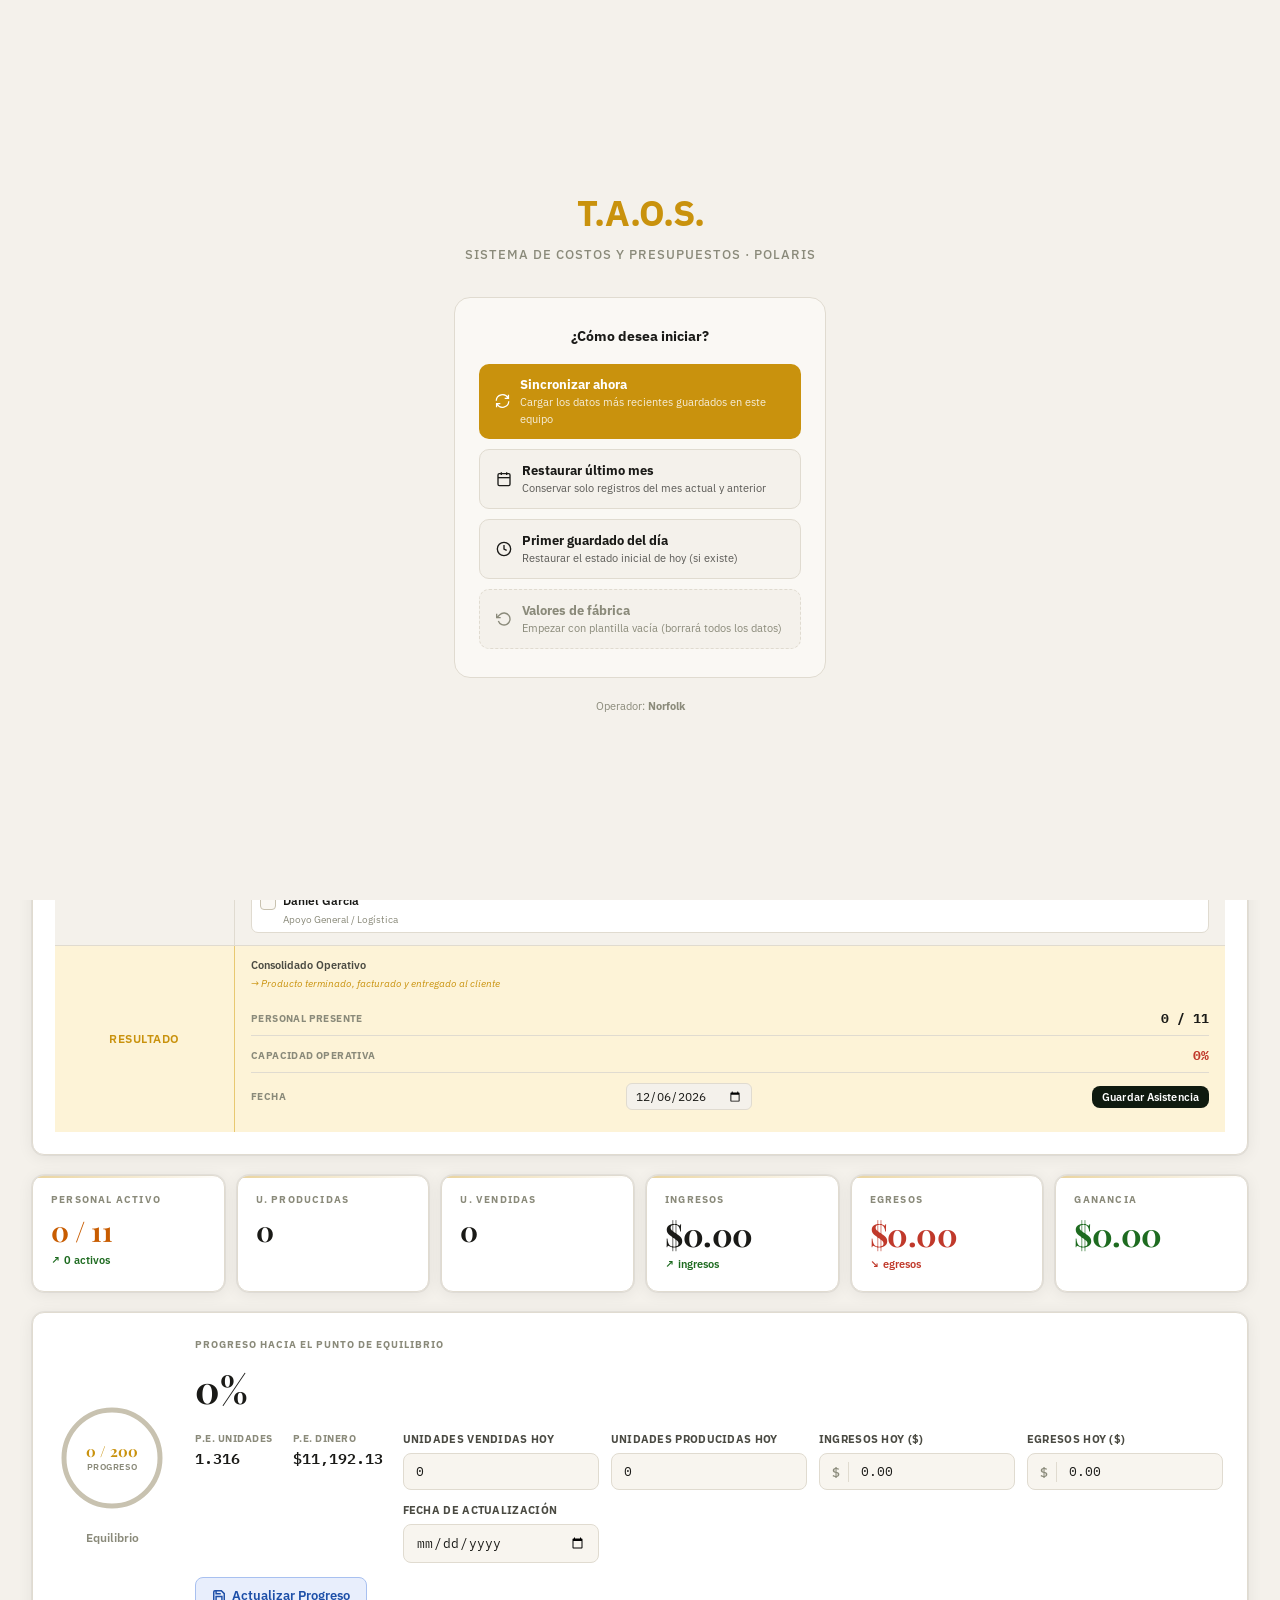
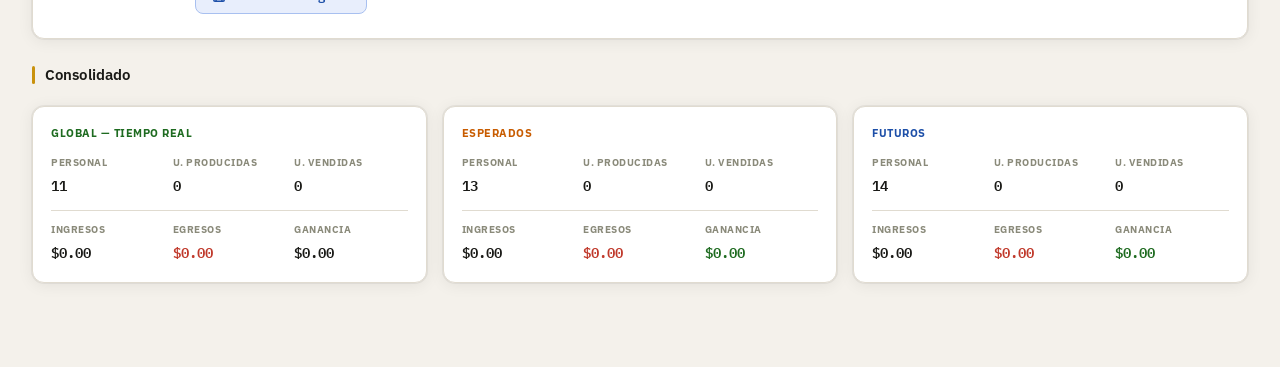
==== index.html @ a55e9288 "Version para Vercel pruebas de la app TAOS" ====
<!DOCTYPE html>
<html lang="es">
<head>
  <meta charset="UTF-8">
  <meta name="viewport" content="width=device-width, initial-scale=1.0">
  <title>TAOS · Sistema de Costos y Presupuestos</title>
  <link rel="stylesheet" href="taos.css">
</head>
<body>
<div class="app-wrapper">

  <nav class="top-nav">
    <div class="top-nav-brand">
      <span class="top-nav-logo">T.A.O.S.</span>
      <div class="nav-divider"></div>
      <span class="top-nav-title">Sistema de Costos y Presupuestos</span>
    </div>
    <div style="display:flex;gap:6px;margin-left:auto;align-items:center">
      <div style="position:relative">
        <button class="nav-action-btn" onclick="togglePanelActualizar()" title="Actualizar todo el sistema">
          <svg width="14" height="14" fill="none" stroke="currentColor" stroke-width="2" viewBox="0 0 24 24"><path d="M21.5 2v6h-6M2.5 22v-6h6M2 11.5a10 10 0 0 1 18.8-4.3M22 12.5a10 10 0 0 1-18.8 4.2"/></svg>
          Actualizar Sistema
        </button>
        <div id="panel_actualizar" class="guardar-panel" style="display:none">
          <button class="guardar-panel-btn" onclick="cerrarTodosPaneles(); sincronizarDesdeRegistro(); syncAllCalculators(); calcProyecciones(); actualizarResumenEjecutivo(); renderNomina(); renderInventario(); renderInventarioGeneral(); renderRegistroDiario(); guardarSnapshot('sync'); toast('Sistema actualizado ✓')">🔄 Sincronizar ahora</button>
          <div id="historial_opts"></div>
        </div>
      </div>
      <div style="position:relative">
        <button class="nav-action-btn" onclick="togglePanelGuardar()" title="Guardar o respaldar datos">
          <svg width="14" height="14" fill="none" stroke="currentColor" stroke-width="2" viewBox="0 0 24 24"><path d="M19 21H5a2 2 0 01-2-2V5a2 2 0 012-2h11l5 5v11a2 2 0 01-2 2z"/><polyline points="17 21 17 13 7 13 7 21"/><polyline points="7 3 7 8 15 8"/></svg>
          Guardar Sistema
        </button>
        <div id="panel_guardar" class="guardar-panel" style="display:none">
          <button class="guardar-panel-btn" onclick="guardarSistemaLocal()">💾 Guardar Localmente</button>
          <button class="guardar-panel-btn" onclick="guardarCierreCaja()">🔒 Cierre de Caja</button>
          <button class="guardar-panel-btn" onclick="guardarRespaldo()">📁 Guardar Respaldo</button>
          <button class="guardar-panel-btn" onclick="document.getElementById('file_restaurar').click()">📂 Restaurar Respaldo</button>
          <input type="file" id="file_restaurar" accept=".json" style="display:none" onchange="restaurarRespaldo(this)">
        </div>
      </div>
      <div style="position:relative">
        <button class="nav-action-btn nav-action-btn--danger" onclick="togglePanelReset()" title="Resetear datos">
          <svg width="14" height="14" fill="none" stroke="currentColor" stroke-width="2" viewBox="0 0 24 24"><polyline points="1 4 1 10 7 10"/><path d="M3.51 15a9 9 0 1 0 2.13-9.36L1 10"/></svg>
          Reset
        </button>
        <div id="panel_reset" class="guardar-panel" style="display:none">
          <button class="guardar-panel-btn" onclick="restaurarPrimerGuardado()">🕐 Primer Guardado del Día</button>
          <button class="guardar-panel-btn" onclick="restaurarValoresFabrica()">🏭 Valores de Fábrica</button>
          <button class="guardar-panel-btn" onclick="restaurarValoresPredeterminados()">🔧 Valores Predeterminados</button>
          <button class="guardar-panel-btn" onclick="restaurarUltimoMes()">📅 Restaurar Último Mes</button>
        </div>
      </div>
      <div style="position:relative">
        <button class="nav-action-btn" onclick="togglePanelBuzon()" title="Solicitudes pendientes" id="buzon_btn">
          <svg width="14" height="14" fill="none" stroke="currentColor" stroke-width="2" viewBox="0 0 24 24"><path d="M22 2L11 13"/><path d="M22 2l-7 20-4-9-9-4 20-7z"/></svg>
          <span id="buzon_badge" style="display:none;background:var(--red);color:#fff;font-size:10px;font-weight:700;border-radius:50%;width:16px;height:16px;line-height:16px;text-align:center;position:absolute;top:-4px;right:-4px">0</span>
        </button>
        <div id="panel_buzon" class="guardar-panel" style="display:none;min-width:240px">
          <div style="padding:10px 14px;border-bottom:1px solid var(--border);font-size:11px;font-weight:700;color:var(--text3);text-transform:uppercase;letter-spacing:.5px">📬 Solicitudes de Acceso</div>
          <div id="buzon_lista" style="padding:8px 14px"></div>
        </div>
      </div>
      <div style="position:relative">
        <button class="nav-action-btn" onclick="togglePanelProfile()" title="Operador" id="profile_btn">
          <svg width="14" height="14" fill="none" stroke="currentColor" stroke-width="2" viewBox="0 0 24 24"><path d="M20 21v-2a4 4 0 0 0-4-4H8a4 4 0 0 0-4 4v2"/><circle cx="12" cy="7" r="4"/></svg>
          <span id="profile_btn_name" style="font-weight:600;margin-left:4px">Operador</span>
        </button>
        <div id="panel_profile" class="guardar-panel" style="display:none;min-width:220px">
          <div style="padding:10px 14px;border-bottom:1px solid var(--border)">
            <div style="font-size:11px;color:var(--text3);margin-bottom:4px">Operador actual</div>
            <div style="display:flex;align-items:center;gap:6px">
              <input type="text" id="profile_name_input" value="Operador" style="flex:1;padding:6px 8px;border:1px solid var(--border);border-radius:6px;background:var(--bg);color:var(--text);font-size:13px;font-weight:600" maxlength="30" onchange="guardarNombreOperador(this.value)">
              <span id="profile_lock_icon" style="cursor:pointer;font-size:16px;opacity:.6" onclick="toggleBloqueoOperador()" title="Bloqueado — haz clic para desbloquear">🔒</span>
            </div>
          </div>
          <button class="guardar-panel-btn" onclick="guardarYCerrarSesion()" style="color:var(--orange-text)">🚪 Cerrar sesión y guardar</button>
          <button class="guardar-panel-btn" onclick="registrarOperadorNuevo()" style="color:var(--green-text);border-top:1px solid var(--border)">➕ Registrar operador nuevo</button>
          <div id="otros_operadores_wrap" style="padding:8px 14px;border-top:1px solid var(--border)">
            <div id="otros_operadores_list"></div>
          </div>
        </div>
      </div>
    </div>
  </nav>

  <div class="main-tabs">
    <button class="main-tab active" data-tab="resumen">
      <svg width="15" height="15" fill="none" stroke="currentColor" stroke-width="2" viewBox="0 0 24 24"><rect x="3" y="3" width="7" height="7"/><rect x="14" y="3" width="7" height="7"/><rect x="3" y="14" width="7" height="7"/><rect x="14" y="14" width="7" height="7"/></svg>
      <span>Resumen Ejecutivo</span>
    </button>
    <button class="main-tab" data-tab="calculadoras">
      <svg width="15" height="15" fill="none" stroke="currentColor" stroke-width="2" viewBox="0 0 24 24"><rect x="4" y="4" width="16" height="16" rx="2"/><path d="M8 8h8M8 12h8M8 16h4"/></svg>
      <span>Calculadoras</span>
    </button>
    <button class="main-tab" data-tab="registro">
      <svg width="15" height="15" fill="none" stroke="currentColor" stroke-width="2" viewBox="0 0 24 24"><rect x="3" y="4" width="18" height="18" rx="2"/><line x1="16" y1="2" x2="16" y2="6"/><line x1="8" y1="2" x2="8" y2="6"/><line x1="3" y1="10" x2="21" y2="10"/></svg>
      <span>Registro Diario</span>
    </button>
    <button class="main-tab" data-tab="control">
      <svg width="15" height="15" fill="none" stroke="currentColor" stroke-width="2" viewBox="0 0 24 24"><circle cx="9" cy="7" r="3"/><path d="M3 20c0-3 2.7-5 6-5s6 2 6 5"/><circle cx="17" cy="9" r="2"/><path d="M21 20c0-2-1.8-3.5-4-3.5"/></svg>
      <span>Control Financiero</span>
    </button>
    <button class="main-tab" data-tab="proyecciones">
      <svg width="15" height="15" fill="none" stroke="currentColor" stroke-width="2" viewBox="0 0 24 24"><polyline points="22 7 13.5 15.5 8.5 10.5 2 17"/><polyline points="16 7 22 7 22 13"/></svg>
      <span>Proyecciones</span>
    </button>
  </div>

  <!-- ══ TAB 1 — RESUMEN EJECUTIVO ══ -->
  <div class="tab-content active" id="tab_resumen">

    <div class="card" style="margin-bottom:20px">
      <div class="section-title">Proceso Productivo — Mapa de Flujo</div>

      <div id="mapa_flujo_body">
      <!-- LAYOUT: UN BLOQUE POR FILA (uno debajo del otro) -->
      <div class="proceso-flow-h">

        <!-- COMERCIAL -->
        <div class="proceso-col-h" data-area="comercial">
          <div class="proceso-step active" data-step="comercial" onclick="activarPaso('comercial')">COMERCIAL</div>
          <div class="proceso-sub-h">
            <div class="proceso-area-label">Área Mostrador / Área Facturación - Entrega</div>
            <div class="proceso-result-tag">→ Atención al cliente, Ventas, Facturas, Documentación</div>
            <div class="proceso-personal">
              <div class="personal-check" data-pid="1">
                <label class="check-toggle"><input type="checkbox" id="pcheck_1" onchange="togglePresencia(1,this.checked)"><span class="check-mark"></span><span class="personal-name">María García</span></label>
                <span class="personal-role">Área Mostrador</span>
              </div>
              <div class="personal-check" data-pid="2">
                <label class="check-toggle"><input type="checkbox" id="pcheck_2" onchange="togglePresencia(2,this.checked)"><span class="check-mark"></span><span class="personal-name">Carlos López</span></label>
                <span class="personal-role">Área Facturación - Entrega</span>
              </div>
            </div>
          </div>
        </div>

        <!-- ADMINISTRACIÓN -->
        <div class="proceso-col-h" data-area="admin">
          <div class="proceso-step" data-step="administracion" onclick="activarPaso('administracion')">ADMINISTRACIÓN</div>
          <div class="proceso-sub-h">
            <div class="proceso-area-label">Área Dirección / Área Coordinación-Control / Área Marketing</div>
            <div class="proceso-result-tag">→ Toma de decisiones, Gestión, Reportes, Auditoría, Publicidad</div>
            <div class="proceso-personal">
              <div class="personal-check" data-pid="4">
                <label class="check-toggle"><input type="checkbox" id="pcheck_4" onchange="togglePresencia(4,this.checked)"><span class="check-mark"></span><span class="personal-name">Pedro Vargas</span></label>
                <span class="personal-role">Área Dirección</span>
              </div>
              <div class="personal-check" data-pid="11">
                <label class="check-toggle"><input type="checkbox" id="pcheck_11" onchange="togglePresencia(11,this.checked)"><span class="check-mark"></span><span class="personal-name">Martin Arias</span></label>
                <span class="personal-role">Área Marketing</span>
              </div>
              <div class="personal-check" data-pid="3">
                <label class="check-toggle"><input type="checkbox" id="pcheck_3" onchange="togglePresencia(3,this.checked)"><span class="check-mark"></span><span class="personal-name">Ana Torres</span></label>
                <span class="personal-role">Área Coordinación Control</span>
              </div>
            </div>
          </div>
        </div>

        <!-- OPERACIONES -->
        <div class="proceso-col-h" data-area="operaciones">
          <div class="proceso-step" data-step="operaciones" onclick="activarPaso('operaciones')">OPERACIONES</div>
          <div class="proceso-sub-h">
            <div class="proceso-area-label">Área Lavado / Área Maduración / Área Modelado / Área Empaquetado-Etiquetado / Área Depósito</div>
            <div class="proceso-result-tag">→ Adecuación ingredientes, Maduración, Moldes, Empaque, Almacenamiento</div>
            <div class="proceso-personal">
              <div class="personal-check" data-pid="5">
                <label class="check-toggle"><input type="checkbox" id="pcheck_5" onchange="togglePresencia(5,this.checked)"><span class="check-mark"></span><span class="personal-name">Lucía Méndez</span></label>
                <span class="personal-role">Área Lavado / Pasteurización</span>
              </div>
              <div class="personal-check" data-pid="6">
                <label class="check-toggle"><input type="checkbox" id="pcheck_6" onchange="togglePresencia(6,this.checked)"><span class="check-mark"></span><span class="personal-name">Diego Ríos</span></label>
                <span class="personal-role">Área Maduración</span>
              </div>
              <div class="personal-check" data-pid="7">
                <label class="check-toggle"><input type="checkbox" id="pcheck_7" onchange="togglePresencia(7,this.checked)"><span class="check-mark"></span><span class="personal-name">Sofía Castro</span></label>
                <span class="personal-role">Área Modelado</span>
              </div>
              <div class="personal-check" data-pid="8">
                <label class="check-toggle"><input type="checkbox" id="pcheck_8" onchange="togglePresencia(8,this.checked)"><span class="check-mark"></span><span class="personal-name">Andrés Paz</span></label>
                <span class="personal-role">Área Empaquetado-Etiquetado</span>
              </div>
              <div class="personal-check" data-pid="9">
                <label class="check-toggle"><input type="checkbox" id="pcheck_9" onchange="togglePresencia(9,this.checked)"><span class="check-mark"></span><span class="personal-name">Kerly Vivanco</span></label>
                <span class="personal-role">Área Depósito</span>
              </div>
              <div class="personal-check" data-pid="10">
                <label class="check-toggle"><input type="checkbox" id="pcheck_10" onchange="togglePresencia(10,this.checked)"><span class="check-mark"></span><span class="personal-name">Daniel Garcia</span></label>
                <span class="personal-role">Apoyo General / Logística</span>
              </div>
            </div>
          </div>
        </div>

        <!-- RESULTADO -->
        <div class="proceso-col-h resultado-col">
          <div class="proceso-step result" data-step="resultado" onclick="activarPaso('resultado')">RESULTADO</div>
          <div class="proceso-sub-h">
            <div class="proceso-area-label">Consolidado Operativo</div>
            <div class="proceso-result-tag">→ Producto terminado, facturado y entregado al cliente</div>
            <div class="proceso-personal resultado-panel">
              <div class="resultado-stat">
                <span class="resultado-label">Personal presente</span>
                <span class="resultado-val" id="res_personal_presente">0 / 11</span>
              </div>
              <div class="resultado-stat">
                <span class="resultado-label">Capacidad operativa</span>
                <span class="resultado-val" id="res_cap_operativa">—</span>
              </div>
              <div class="resultado-stat" style="flex-direction:row;gap:8px;align-items:center;flex-wrap:wrap">
                <span class="resultado-label">Fecha</span>
                <input type="date" id="res_fecha" style="font-size:12px;padding:4px 8px;border:1px solid var(--border);border-radius:6px;background:var(--bg);color:var(--text)" onchange="sincronizarFechaResultado(this.value)">
                <button class="btn-primary" style="padding:4px 10px;font-size:11px" onclick="guardarAsistencia()">Guardar Asistencia</button>
              </div>
            </div>
          </div>
        </div>

      </div><!-- /proceso-flow-h -->
      </div><!-- /mapa_flujo_body -->
    </div>

    <div class="stat-grid" style="margin-bottom:20px">
      <div class="stat-card"><div class="stat-label">Personal Activo</div><div class="stat-value" id="re_personal">—</div><div class="stat-badge">↗ activo</div></div>
      <div class="stat-card"><div class="stat-label">U. Producidas</div><div class="stat-value" id="re_u_prod">—</div></div>
      <div class="stat-card"><div class="stat-label">U. Vendidas</div><div class="stat-value" id="re_u_vend">—</div></div>
      <div class="stat-card"><div class="stat-label">Ingresos</div><div class="stat-value big" id="re_ingresos">—</div><div class="stat-badge">↗ ingresos</div></div>
      <div class="stat-card"><div class="stat-label">Egresos</div><div class="stat-value big" id="re_egresos" style="color:var(--red)">—</div><div class="stat-badge down">↘ egresos</div></div>
      <div class="stat-card"><div class="stat-label">Ganancia</div><div class="stat-value big" id="re_ganancia" style="color:var(--green-text)">—</div></div>
    </div>

    <!-- Contador Punto de Equilibrio -->
    <div class="equilibrio-card">
      <div class="eq-circle-wrap">
        <div class="eq-circle">
          <svg width="110" height="110" style="position:absolute;transform:rotate(-90deg)">
            <circle cx="55" cy="55" r="48" fill="none" stroke="var(--border2)" stroke-width="5"/>
            <circle id="eq_circle_fill" cx="55" cy="55" r="48" fill="none"
              stroke="var(--brand)" stroke-width="5"
              stroke-dasharray="301.59" stroke-dashoffset="301.59"
              style="transition:stroke-dashoffset .8s ease"/>
          </svg>
          <span class="eq-pct" id="eq_circle_num" style="position:relative;z-index:1">—</span>
          <span class="eq-label" style="position:relative;z-index:1">progreso</span>
        </div>
        <div style="font-size:12px;font-weight:600;color:var(--text3);text-align:center;margin-top:6px">Equilibrio</div>
      </div>
      <div class="eq-info">
        <h4>Progreso hacia el Punto de Equilibrio</h4>
        <div class="eq-big" id="eq_pct">—</div>
        <div class="eq-meta">
          <div class="eq-meta-item">
            <label>P.E. Unidades</label>
            <span id="eq_pe_unidades">—</span>
          </div>
          <div class="eq-meta-item">
            <label>P.E. Dinero</label>
            <span id="eq_pe_dinero">—</span>
          </div>
          <div class="eq-fields-grid">
            <div class="field-group">
              <div class="field-label">Unidades Vendidas Hoy</div>
              <div class="field-input-wrap">
                <input class="field-input" id="actual_u_vendidas" type="number" value="170" min="0" step="1">
              </div>
            </div>
            <div class="field-group">
              <div class="field-label">Unidades Producidas Hoy</div>
              <div class="field-input-wrap">
                <input class="field-input" id="eq_uprod" type="number" min="0" step="1" placeholder="0">
              </div>
            </div>
            <div class="field-group">
              <div class="field-label">Ingresos Hoy ($)</div>
              <div class="field-input-wrap"><span class="field-prefix">$</span>
                <input class="field-input" id="eq_ingresos" type="number" min="0" step="0.01" placeholder="0.00">
              </div>
            </div>
            <div class="field-group">
              <div class="field-label">Egresos Hoy ($)</div>
              <div class="field-input-wrap"><span class="field-prefix">$</span>
                <input class="field-input" id="eq_egresos" type="number" min="0" step="0.01" placeholder="0.00">
              </div>
            </div>
            <div class="field-group">
              <div class="field-label">Fecha de Actualización</div>
              <div class="field-input-wrap">
                <input class="field-input" id="eq_fecha" type="date">
              </div>
            </div>
          </div>
        </div>
        <div style="margin-top:14px">
          <button class="btn-save" id="btn_guardar_progreso" onclick="guardarConsolidado()">
            <svg width="14" height="14" fill="none" stroke="currentColor" stroke-width="2.5" viewBox="0 0 24 24">
              <path d="M19 21H5a2 2 0 01-2-2V5a2 2 0 012-2h11l5 5v11a2 2 0 01-2 2z"/>
              <polyline points="17 21 17 13 7 13 7 21"/><polyline points="7 3 7 8 15 8"/>
            </svg>
            Actualizar Progreso
          </button>
        </div>
      </div>
    </div>

    <div class="section-title">Consolidado</div>
    <div class="consolidado-grid">
      <div class="cons-card">
        <div class="cons-header"><span class="cons-tag green">Global — Tiempo Real</span></div>
        <div class="cons-row">
          <div class="cons-item"><label>Personal</label><span id="cons_g_personal">—</span></div>
          <div class="cons-item"><label>U. Producidas</label><span id="cons_g_uprod">—</span></div>
          <div class="cons-item"><label>U. Vendidas</label><span id="cons_g_uvend">—</span></div>
        </div>
        <hr class="cons-divider">
        <div class="cons-row">
          <div class="cons-item"><label>Ingresos</label><span id="cons_g_ing">—</span></div>
          <div class="cons-item"><label>Egresos</label><span id="cons_g_eg" class="red">—</span></div>
          <div class="cons-item"><label>Ganancia</label><span id="cons_g_gan">—</span></div>
        </div>
      </div>
      <div class="cons-card">
        <div class="cons-header"><span class="cons-tag orange">Esperados</span></div>
        <div class="cons-row">
          <div class="cons-item"><label>Personal</label><span id="cons_e_personal">—</span></div>
          <div class="cons-item"><label>U. Producidas</label><span id="cons_e_uprod">—</span></div>
          <div class="cons-item"><label>U. Vendidas</label><span id="cons_e_uvend">—</span></div>
        </div>
        <hr class="cons-divider">
        <div class="cons-row">
          <div class="cons-item"><label>Ingresos</label><span id="cons_e_ing">—</span></div>
          <div class="cons-item"><label>Egresos</label><span id="cons_e_eg" class="red">—</span></div>
          <div class="cons-item"><label>Ganancia</label><span id="cons_e_gan" class="green">—</span></div>
        </div>
      </div>
      <div class="cons-card">
        <div class="cons-header"><span class="cons-tag blue">Futuros</span></div>
        <div class="cons-row">
          <div class="cons-item"><label>Personal</label><span id="cons_f_personal">—</span></div>
          <div class="cons-item"><label>U. Producidas</label><span id="cons_f_uprod">—</span></div>
          <div class="cons-item"><label>U. Vendidas</label><span id="cons_f_uvend">—</span></div>
        </div>
        <hr class="cons-divider">
        <div class="cons-row">
          <div class="cons-item"><label>Ingresos</label><span id="cons_f_ing">—</span></div>
          <div class="cons-item"><label>Egresos</label><span id="cons_f_eg" class="red">—</span></div>
          <div class="cons-item"><label>Ganancia</label><span id="cons_f_gan" class="green">—</span></div>
        </div>
      </div>
    </div>
  </div><!-- /tab_resumen -->

  <!-- ══ TAB 2 — CALCULADORAS ══ -->
  <div class="tab-content" id="tab_calculadoras">
    <div class="calc-tabs">
      <button class="calc-tab active" data-calc="costos_fijos">Costos Fijos</button>
      <button class="calc-tab" data-calc="costos_variables">Costos Variables</button>
      <button class="calc-tab" data-calc="directos_indirectos">Directos e Indirectos</button>
      <button class="calc-tab" data-calc="materia_prima">Materia Prima</button>
      <button class="calc-tab" data-calc="mano_obra">Mano de Obra</button>
      <button class="calc-tab" data-calc="costeo_receta">Costeo de Receta</button>
      <button class="calc-tab" data-calc="margen_ganancia">Margen de Ganancia</button>
      <button class="calc-tab" data-calc="punto_equilibrio">Punto de Equilibrio</button>
    </div>

    <div class="calc-panel active" id="calc_costos_fijos">
      <div class="calc-result-card"><div><div class="calc-result-label">Total Costos Fijos</div><div class="calc-result-value" id="cf_total">$0.00</div></div></div>
      <div class="calc-fields">
        <div class="field-group"><div class="field-label">Arriendo / Alquiler ($)</div><div class="field-input-wrap"><span class="field-prefix">$</span><input class="field-input" id="cf_arriendo" type="number" value="600" min="0" step="10"></div></div>
        <div class="field-group"><div class="field-label">Servicios Básicos ($)</div><div class="field-input-wrap"><span class="field-prefix">$</span><input class="field-input" id="cf_servicios" type="number" value="300" min="0" step="10"></div></div>
        <div class="field-group"><div class="field-label">Nómina Total <span class="auto-badge">AUTO</span></div><div class="field-input-wrap auto-field"><span class="field-prefix">$</span><input class="field-input" id="cf_nomina_val" type="number" value="7040" min="0" step="50"></div></div>
        <div class="field-group"><div class="field-label">Depreciación Maquinaria <span class="auto-badge">AUTO</span></div><div class="field-input-wrap auto-field"><span class="field-prefix">$</span><input class="field-input" id="cf_deprec" type="number" value="610" min="0" step="10"></div></div>
        <div class="field-group"><div class="field-label">Consumibles / Suministros ($)</div><div class="field-input-wrap"><span class="field-prefix">$</span><input class="field-input" id="cf_consumibles" type="number" value="200" min="0" step="10"></div></div>
      </div>
      <div class="auto-note">Nómina y Depreciación se sincronizan automáticamente desde Control Financiero.</div>
    </div>

    <div class="calc-panel" id="calc_costos_variables">
      <div class="calc-result-card"><div><div class="calc-result-label">Total Costos Variables</div><div class="calc-result-value" id="cv_total">$0.00</div></div></div>
      <div class="calc-fields">
        <div class="field-group"><div class="field-label">Costo Unitario Variable <span class="auto-badge">AUTO</span></div><div class="field-input-wrap auto-field"><span class="field-prefix">$</span><input class="field-input" id="cv_costo_unit" type="number" value="3.294" min="0" step="0.001"></div></div>
        <div class="field-group"><div class="field-label">Cantidad de Unidades</div><div class="field-input-wrap"><input class="field-input" id="cv_cantidad" type="number" value="200" min="0" step="1" style="padding-left:10px"></div></div>
      </div>
      <div class="auto-note">Costo Unitario se sincroniza desde Materia Prima.</div>
    </div>

    <div class="calc-panel" id="calc_directos_indirectos">
      <div class="calc-result-card" style="background:var(--blue-soft);border-color:#7ec8e3">
        <div><div class="calc-result-label" style="color:var(--blue-text)">Costos Directos</div><div class="calc-result-value" id="di_directos" style="color:var(--blue-text)">$0.00</div></div>
        <div style="text-align:right"><div style="font-size:11px;font-weight:600;color:var(--blue-text);margin-bottom:2px">COSTOS INDIRECTOS</div><div style="font-size:20px;font-weight:700;font-family:var(--mono);color:var(--blue-text)" id="di_indirectos">$0.00</div></div>
      </div>
      <div class="calc-result-card" style="margin-top:8px"><div><div class="calc-result-label">Total Estructura de Costos</div><div class="calc-result-value" id="di_total">$0.00</div></div></div>
      <div class="calc-fields">
        <div class="field-group"><div class="field-label">Materia Prima ($)</div><div class="field-input-wrap"><span class="field-prefix">$</span><input class="field-input" id="di_mp" type="number" value="560" min="0" step="10"></div></div>
        <div class="field-group"><div class="field-label">Mano de Obra Directa <span class="auto-badge">AUTO</span></div><div class="field-input-wrap auto-field"><span class="field-prefix">$</span><input class="field-input" id="di_mod" type="number" value="7040" min="0" step="50"></div></div>
        <div class="field-group"><div class="field-label">CIF — Costos Ind. de Fabricación ($)</div><div class="field-input-wrap"><span class="field-prefix">$</span><input class="field-input" id="di_cif" type="number" value="200" min="0" step="10"></div></div>
        <div class="field-group"><div class="field-label">Gastos Adm. Generales ($)</div><div class="field-input-wrap"><span class="field-prefix">$</span><input class="field-input" id="di_gadm" type="number" value="900" min="0" step="10"></div></div>
        <div class="field-group"><div class="field-label">Gastos de Ventas ($)</div><div class="field-input-wrap"><span class="field-prefix">$</span><input class="field-input" id="di_gven" type="number" value="290" min="0" step="10"></div></div>
      </div>
      <div class="auto-note">Mano de Obra se sincroniza automáticamente desde la calculadora de M.O.</div>
    </div>

    <div class="calc-panel" id="calc_materia_prima">
      <div class="calc-result-card dark"><div><div style="font-size:11px;font-weight:700;text-transform:uppercase;letter-spacing:.6px;color:rgba(255,255,255,.6);margin-bottom:4px">Costo Materia Prima / Unidad</div><div style="font-size:32px;font-weight:700;font-family:var(--mono);color:var(--brand)" id="mp_total_disp">$0.0000</div></div></div>
      <div class="calc-fields">
        <div class="field-group"><div class="field-label">Mezcla Base ($)</div><div class="field-input-wrap"><span class="field-prefix">$</span><input class="field-input" id="mp_mezcla" type="number" value="3.00" min="0" step="0.001"></div></div>
        <div class="field-group"><div class="field-label">Congelante / Aditivos ($)</div><div class="field-input-wrap"><span class="field-prefix">$</span><input class="field-input" id="mp_congelante" type="number" value="0.25" min="0" step="0.001"></div></div>
        <div class="field-group"><div class="field-label">Merma (%)</div><div class="field-input-wrap"><span class="field-prefix">%</span><input class="field-input" id="mp_merma" type="number" value="1.33" min="0" max="100" step="0.01"></div></div>
      </div>
      <div class="auto-note">El resultado se propaga automáticamente a Costeo de Receta, Costos Variables y Punto de Equilibrio.</div>
    </div>

    <div class="calc-panel" id="calc_mano_obra">
      <div class="calc-result-card" style="background:var(--purple-soft);border-color:#c4a8ff"><div><div class="calc-result-label" style="color:var(--purple-text)">Total Mano de Obra</div><div class="calc-result-value" id="mo_total" style="color:var(--purple-text)">$0.00</div></div></div>
      <div class="calc-fields">
        <div class="field-group"><div class="field-label">Salario por Hora ($)</div><div class="field-input-wrap"><span class="field-prefix">$</span><input class="field-input" id="mo_salario" type="number" value="2.30" min="0.01" step="0.10"></div></div>
        <div class="field-group"><div class="field-label">Horas Trabajadas / Mes</div><div class="field-input-wrap"><input class="field-input" id="mo_horas" type="number" value="200" min="1" max="744" step="1" style="padding-left:10px"></div></div>
        <div class="field-group"><div class="field-label">N° Trabajadores <span class="auto-badge">AUTO</span></div><div class="field-input-wrap auto-field"><input class="field-input" id="mo_trabajadores" type="number" value="4" min="1" step="1" style="padding-left:10px"></div></div>
      </div>
      <div class="auto-note">N° Trabajadores se sincroniza automáticamente con el personal de Operaciones en Nómina.</div>
    </div>

    <div class="calc-panel" id="calc_costeo_receta">
      <div class="calc-result-card dark" style="flex-direction:column;gap:6px;padding:20px 24px">
        <div style="display:flex;justify-content:space-between;align-items:flex-start;width:100%">
          <div><div style="font-size:11px;font-weight:700;text-transform:uppercase;letter-spacing:.6px;color:rgba(255,255,255,.6);margin-bottom:4px">Precio de Venta con IVA</div><div style="font-size:32px;font-weight:700;font-family:var(--mono);color:var(--brand)" id="cr_pvdiva_disp">$0.00</div></div>
          <div style="text-align:right"><div style="font-size:11px;font-weight:700;text-transform:uppercase;letter-spacing:.6px;color:rgba(255,255,255,.5);margin-bottom:4px">Costo Materia Prima</div><div style="font-size:20px;font-weight:700;font-family:var(--mono);color:rgba(255,255,255,.9)" id="cr_psc_disp">$0.0000</div></div>
        </div>
      </div>
      <div class="calc-fields">
        <div class="field-group"><div class="field-label">PSC — Precio de Costo <span class="auto-badge">AUTO</span></div><div class="field-input-wrap auto-field"><span class="field-prefix">$</span><input class="field-input" id="cr_psc" type="number" value="3.294" min="0" step="0.001"></div></div>
        <div class="field-group"><div class="field-label">Margen de Ganancia (%)</div><div class="field-input-wrap"><span class="field-prefix">%</span><input class="field-input" id="cr_margen" type="number" value="61.3" min="0" max="99" step="0.1"></div></div>
        <div class="field-group"><div class="field-label">IVA (%)</div><div class="field-input-wrap"><span class="field-prefix">%</span><input class="field-input" id="cr_iva" type="number" value="15" min="0" max="100" step="1"></div></div>
        <div class="field-group"><div class="field-label">PVD — Precio de Venta s/IVA <span class="auto-badge">AUTO</span></div><div class="field-input-wrap auto-field"><span class="field-prefix">$</span><input class="field-input" id="cr_pvd" type="number" readonly></div></div>
        <div class="field-group"><div class="field-label">PVD con IVA <span class="auto-badge">AUTO</span></div><div class="field-input-wrap auto-field"><span class="field-prefix">$</span><input class="field-input" id="cr_pvdiva" type="number" readonly></div></div>
        <div class="field-group"><div class="field-label">Markup (%) <span class="auto-badge">AUTO</span></div><div class="field-input-wrap auto-field"><span class="field-prefix">%</span><input class="field-input" id="cr_markup" type="number" readonly></div></div>
      </div>
      <div class="auto-note">PSC se sincroniza desde Materia Prima. PVD, PVD+IVA y Markup se calculan automáticamente.</div>
    </div>

    <div class="calc-panel" id="calc_margen_ganancia">
      <div class="calc-result-card" style="background:var(--orange-soft);border-color:#f5c08a">
        <div><div class="calc-result-label" style="color:var(--orange-text)">Margen de Ganancia</div><div class="calc-result-value" id="mg_total_margen" style="color:var(--orange-text)">0.0%</div><div id="mg_margen_indicator" class="mg-indicator bad">● Bajo</div></div>
        <div style="text-align:right"><div style="font-size:11px;font-weight:600;color:var(--orange-text);margin-bottom:2px">GANANCIA NETA</div><div style="font-size:20px;font-weight:700;font-family:var(--mono);color:var(--orange-text)" id="mg_ganancia_neta">$0.00</div></div>
      </div>
      <div class="calc-fields">
        <div class="field-group"><div class="field-label">Ingresos Totales <span class="auto-badge">AUTO</span></div><div class="field-input-wrap auto-field"><span class="field-prefix">$</span><input class="field-input" id="mg_ingresos" type="number" value="0" min="0" step="10"></div></div>
        <div class="field-group"><div class="field-label">Egresos Totales <span class="auto-badge">AUTO</span></div><div class="field-input-wrap auto-field"><span class="field-prefix">$</span><input class="field-input" id="mg_egresos" type="number" value="0" min="0" step="10"></div></div>
        <div class="field-group"><div class="field-label">Inversión Registrada</div><div class="field-input-wrap"><span class="field-prefix">$</span><input class="field-input" id="mg_inversion" type="number" value="5000" min="0" step="100"></div></div>
      </div>
      <div class="auto-note">Ingresos y Egresos se sincronizan automáticamente con el Registro Diario. Sobreescribibles manualmente.</div>
    </div>

    <div class="calc-panel" id="calc_punto_equilibrio">
      <div class="calc-result-card red">
        <div><div class="calc-result-label" style="color:var(--red)">Punto de Equilibrio</div><div class="calc-result-value" id="pe_total_unidades" style="color:var(--red)">0 unidades</div><div style="font-size:12px;color:var(--red);margin-top:4px">Se necesita <strong id="pe_dinero_disp">$0.00</strong> para cubrir todos los costos</div></div>
        <div style="text-align:right"><div style="font-size:11px;color:var(--red);font-weight:600;margin-bottom:2px">MARGEN DE CONTRIBUCIÓN</div><div style="font-size:20px;font-weight:700;font-family:var(--mono);color:var(--red)" id="pe_margen_contrib">$0.00</div></div>
      </div>
      <div class="calc-fields">
        <div class="field-group"><div class="field-label">Costos Fijos Totales <span class="auto-badge">AUTO</span></div><div class="field-input-wrap auto-field"><span class="field-prefix">$</span><input class="field-input" id="pe_costos_fijos" type="number" value="10750" min="0" step="50"></div></div>
        <div class="field-group"><div class="field-label">Precio de Venta Unitario <span class="auto-badge">AUTO</span></div><div class="field-input-wrap auto-field"><span class="field-prefix">$</span><input class="field-input" id="pe_precio_venta" type="number" value="8.50" min="0.01" step="0.01"></div></div>
        <div class="field-group"><div class="field-label">Costo Variable Unitario <span class="auto-badge">AUTO</span></div><div class="field-input-wrap auto-field"><span class="field-prefix">$</span><input class="field-input" id="pe_costo_var_unit" type="number" value="3.50" min="0" step="0.01"></div></div>
        <div class="field-group"><div class="field-label">Unidades para Cubrir Costos <span class="auto-badge">AUTO</span></div><div class="field-input-wrap auto-field"><input class="field-input" id="pe_unidades" type="number" value="0" readonly style="padding-left:10px"></div></div>
        <div class="field-group"><div class="field-label">Dinero para Cubrir Costos <span class="auto-badge">AUTO</span></div><div class="field-input-wrap auto-field"><span class="field-prefix">$</span><input class="field-input" id="pe_dinero" type="number" value="0" readonly></div></div>
      </div>
      <div class="auto-note">Costos Fijos → Nómina + Inventario. Precio → Costeo de Receta. Costo Variable → Materia Prima.</div>
    </div>
  </div><!-- /tab_calculadoras -->

  <!-- ══ TAB 3 — REGISTRO DIARIO ══ -->
  <div class="tab-content" id="tab_registro">
    <div style="display:flex;align-items:center;gap:10px;margin-bottom:16px">
      <svg width="18" height="18" fill="none" stroke="currentColor" stroke-width="2" viewBox="0 0 24 24"><rect x="3" y="4" width="18" height="18" rx="2"/><line x1="16" y1="2" x2="16" y2="6"/><line x1="8" y1="2" x2="8" y2="6"/><line x1="3" y1="10" x2="21" y2="10"/></svg>
      <span style="font-size:16px;font-weight:700">Registro Diario de Operaciones</span>
    </div>

    <div class="card" style="margin-bottom:20px">
      <div class="section-title">Registrar Nuevo Día</div>
      <div class="reg-form-grid">
        <div class="field-group"><div class="field-label">Fecha</div><div class="field-input-wrap"><input class="field-input" id="reg_fecha" type="date" style="padding-left:10px"></div></div>
        <div class="field-group"><div class="field-label">Día</div><div class="field-input-wrap"><input class="field-input" id="reg_dia" type="text" placeholder="Ej: Lunes" style="padding-left:10px"></div></div>
        <div class="field-group"><div class="field-label">Semana</div><div class="field-input-wrap"><select class="field-input" id="reg_semana" style="padding-left:10px"></select></div></div>
        <div class="field-group"><div class="field-label">Mes</div><div class="field-input-wrap"><select class="field-input" id="reg_mes"><option value="0">—</option><option value="1">Enero</option><option value="2">Febrero</option><option value="3">Marzo</option><option value="4">Abril</option><option value="5">Mayo</option><option value="6">Junio</option><option value="7">Julio</option><option value="8">Agosto</option><option value="9">Septiembre</option><option value="10">Octubre</option><option value="11">Noviembre</option><option value="12">Diciembre</option></select></div></div>
        <div class="field-group"><div class="field-label">Presentes</div><div class="field-input-wrap"><input class="field-input" id="reg_presentes" type="text" readonly style="padding-left:10px;font-weight:700;color:var(--green-text)" value="—"></div></div>
        <div class="field-group"><div class="field-label">U. Producidas</div><div class="field-input-wrap"><input class="field-input" id="reg_uprod_form" type="number" min="0" step="1" placeholder="0" style="padding-left:10px"></div></div>
        <div class="field-group"><div class="field-label">U. Vendidas</div><div class="field-input-wrap"><input class="field-input" id="reg_uvend_form" type="number" min="0" step="1" placeholder="0" style="padding-left:10px"></div></div>
        <div class="field-group"><div class="field-label">Precio Vta. Unit. <span class="auto-badge">AUTO</span></div><div class="field-input-wrap auto-field"><span class="field-prefix">$</span><input class="field-input" id="reg_pvu" type="number" min="0" step="0.01"></div></div>
        <div class="field-group"><div class="field-label">Costo Fab. Unit. <span class="auto-badge">AUTO</span></div><div class="field-input-wrap auto-field"><span class="field-prefix">$</span><input class="field-input" id="reg_cfu" type="number" min="0" step="0.01"></div></div>
        <div class="field-group"><div class="field-label">Ingresos ($) — AUTO</div><div class="field-input-wrap"><span class="field-prefix">$</span><input class="field-input" id="reg_ingresos_form" type="number" min="0" step="0.01" placeholder="0.00" readonly tabindex="-1"></div></div>
        <div class="field-group"><div class="field-label">Egresos ($) — AUTO</div><div class="field-input-wrap"><span class="field-prefix">$</span><input class="field-input" id="reg_egresos_form" type="number" min="0" step="0.01" placeholder="0.00" readonly tabindex="-1"></div></div>
      </div>
      <div class="reg-preview" id="reg_preview">
        <span>Ganancia: <strong id="reg_prev_gan">$0.00</strong></span>
        <span>Margen: <strong id="reg_prev_marg">0.00%</strong></span>
      </div>
      <div style="margin-top:14px;display:flex;gap:10px">
        <button class="btn-save" onclick="agregarRegistroDiario()">
          <svg width="14" height="14" fill="none" stroke="currentColor" stroke-width="2.5" viewBox="0 0 24 24"><path d="M12 5v14M5 12h14"/></svg>
          Agregar Registro
        </button>
        <button class="btn-export" onclick="exportarCSV(TAOS.state.registroDiario,'registro_diario_taos')">
          <svg width="13" height="13" fill="none" stroke="currentColor" stroke-width="2" viewBox="0 0 24 24"><path d="M21 15v4a2 2 0 01-2 2H5a2 2 0 01-2-2v-4M7 10l5 5 5-5M12 15V3"/></svg>
          Exportar CSV
        </button>
      </div>
    </div>

    <div class="stat-grid" style="margin-bottom:20px">
      <div class="stat-card"><div class="stat-label">Registros</div><div class="stat-value" id="reg_count_total">0</div></div>
      <div class="stat-card"><div class="stat-label">Unidades Producidas Acum.</div><div class="stat-value" id="reg_acum_uprod">0</div></div>
      <div class="stat-card"><div class="stat-label">Unidades Vendidas Acum.</div><div class="stat-value" id="reg_acum_uvend">0</div></div>
      <div class="stat-card"><div class="stat-label">Ingresos Acum.</div><div class="stat-value big" id="reg_acum_ing">$0.00</div></div>
      <div class="stat-card"><div class="stat-label">Egresos Acum.</div><div class="stat-value big" id="reg_acum_eg" style="color:var(--red)">$0.00</div></div>
      <div class="stat-card"><div class="stat-label">Ganancia Acum.</div><div class="stat-value big" id="reg_acum_gan" style="color:var(--green-text)">$0.00</div></div>
    </div>

    <!-- Filtro de Periodo con Calendario -->
    <div class="card" style="margin-bottom:20px">
      <div class="section-title">Filtro de Periodo — Cierre Semanal</div>
      <div style="display:flex;gap:14px;flex-wrap:wrap;align-items:flex-end;margin-bottom:16px">
        <div class="field-group" style="min-width:160px">
          <div class="field-label">Mes</div>
          <div class="field-input-wrap">
            <select class="field-input" id="reg_filtro_mes" onchange="onChangeFiltroMes()" style="padding-left:10px">
              <option value="1">Enero</option><option value="2">Febrero</option><option value="3">Marzo</option>
              <option value="4">Abril</option><option value="5">Mayo</option><option value="6">Junio</option>
              <option value="7">Julio</option><option value="8">Agosto</option><option value="9">Septiembre</option>
              <option value="10">Octubre</option><option value="11">Noviembre</option><option value="12">Diciembre</option>
            </select>
          </div>
        </div>
        <div class="field-group" style="min-width:140px">
          <div class="field-label">Semana</div>
          <div class="field-input-wrap">
            <select class="field-input" id="reg_filtro_semana" onchange="renderCalendarioRegistro()" style="padding-left:10px"></select>
          </div>
        </div>
        <div style="display:flex;gap:8px;align-items:flex-end">
          <button class="btn-save" onclick="filtrarPeriodo()">
            <svg width="13" height="13" fill="none" stroke="currentColor" stroke-width="2" viewBox="0 0 24 24"><circle cx="11" cy="11" r="8"/><path d="m21 21-4.35-4.35"/></svg>
            Filtrar
          </button>
          <button class="btn-secondary" onclick="limpiarFiltroPeriodo()">Limpiar</button>
        </div>
      </div>

      <!-- Calendario interactivo -->
      <div class="reg-calendar" id="reg_calendario_wrap">
        <div class="cal-header">
          <button class="cal-nav-btn" onclick="calNavMes(-1)">&#8249;</button>
          <span class="cal-header-title" id="cal_titulo">—</span>
          <button class="cal-nav-btn" onclick="calNavMes(1)">&#8250;</button>
        </div>
        <div class="cal-grid" id="cal_dias_head"></div>
        <div class="cal-grid" id="cal_dias_body"></div>
        <div class="cal-selected-info" id="cal_selected_info" style="display:none"></div>
      </div>

      <!-- Resumen del periodo filtrado -->
      <div id="reg_periodo_resumen" style="display:none;margin-top:14px;padding:12px 16px;background:var(--bg2);border-radius:10px;border:1px solid var(--border)">
        <div style="font-size:12px;font-weight:700;color:var(--text3);text-transform:uppercase;letter-spacing:.5px;margin-bottom:8px" id="reg_periodo_titulo">—</div>
        <div style="display:flex;gap:20px;flex-wrap:wrap">
          <div><span style="font-size:12px;color:var(--text3)">Unidades Vendidas:</span> <strong id="reg_periodo_uvend" style="color:var(--brand)">0</strong></div>
          <div><span style="font-size:12px;color:var(--text3)">Unidades Producidas:</span> <strong id="reg_periodo_uprod">0</strong></div>
          <div><span style="font-size:12px;color:var(--text3)">Ingresos:</span> <strong id="reg_periodo_ing" style="color:var(--green-text)">$0.00</strong></div>
          <div><span style="font-size:12px;color:var(--text3)">Egresos:</span> <strong id="reg_periodo_eg" style="color:var(--red)">$0.00</strong></div>
          <div><span style="font-size:12px;color:var(--text3)">Ganancia:</span> <strong id="reg_periodo_gan">$0.00</strong></div>
          <div><span style="font-size:12px;color:var(--text3)">Días:</span> <strong id="reg_periodo_dias">0</strong></div>
        </div>
        <div style="margin-top:8px;font-size:12px;color:var(--text3)">
          ✓ Este resultado actualiza automáticamente <strong>Unidades Vendidas — Periodo del Cierre</strong> en Proyecciones.
        </div>
      </div>
    </div>

    <div class="data-table-wrap">
      <table class="data-table">
        <thead>
          <tr>
            <th>DÍA</th><th>SEMANA</th><th>MES</th><th>FECHA</th>
            <th>U. PRODUCIDAS</th><th>U. VENDIDAS</th>
            <th>INGRESOS</th><th>EGRESOS</th><th>GANANCIA</th><th>MARGEN</th>
            <th>ACCIONES</th>
          </tr>
        </thead>
        <tbody id="reg_tbody"></tbody>
      </table>
      <div class="table-footer">
        <span>ACUMULADO TOTAL</span>
        <span class="footer-total" id="reg_footer_total">$0.00</span>
      </div>
    </div>
  </div><!-- /tab_registro -->

  <!-- ══ TAB 4 — CONTROL FINANCIERO ══ -->
  <div class="tab-content" id="tab_control">
    <div class="cf-tabs">
      <button class="cf-tab active" data-cf="nomina">
        <svg width="15" height="15" fill="none" stroke="currentColor" stroke-width="2" viewBox="0 0 24 24"><circle cx="9" cy="7" r="3"/><path d="M3 20c0-3 2.7-5 6-5s6 2 6 5"/><circle cx="17" cy="9" r="2"/><path d="M21 20c0-2-1.8-3.5-4-3.5"/></svg>
        Nómina
      </button>
      <button class="cf-tab" data-cf="inv_general">
        <svg width="15" height="15" fill="none" stroke="currentColor" stroke-width="2" viewBox="0 0 24 24"><path d="M20 7l-8-4-8 4m16 0l-8 4m8-4v10l-8 4m0-10L4 7m8 4v10M4 7v10l8 4"/></svg>
        Inventario General
      </button>
      <button class="cf-tab" data-cf="inventario">
        <svg width="15" height="15" fill="none" stroke="currentColor" stroke-width="2" viewBox="0 0 24 24"><rect x="3" y="3" width="18" height="18" rx="2"/><path d="M3 9h18M9 21V9"/></svg>
        Áreas y Estaciones de Trabajo
      </button>
    </div>

    <!-- PANEL NÓMINA -->
    <div class="cf-panel active" id="cf_nomina">
      <div class="section-title">Visualizar Colaboradores</div>
      <div class="nomina-stats-grid">
        <div class="nom-stat"><div class="nom-stat-label">Total Colaboradores</div><div class="nom-stat-val" id="nom_total_colab">—</div></div>
        <div class="nom-stat"><div class="nom-stat-label">Total Horas Acumuladas - Mes</div><div class="nom-stat-val" id="nom_total_horas">—</div></div>
        <div class="nom-stat"><div class="nom-stat-label">Costo/Hora Promedio</div><div class="nom-stat-val" id="nom_prom_hora">—</div></div>
        <div class="nom-stat highlight"><div class="nom-stat-label">Nómina Total</div><div class="nom-stat-val" id="nom_total">—</div></div>
      </div>
      <div class="table-toolbar">
        <div class="search-input-wrap">
          <svg width="14" height="14" fill="none" stroke="currentColor" stroke-width="2" viewBox="0 0 24 24"><circle cx="11" cy="11" r="8"/><path d="m21 21-4.35-4.35"/></svg>
          <input type="text" id="nom_buscar" placeholder="Buscar colaborador...">
        </div>
        <div class="filter-chips">
          <span class="chip active" data-filter-nom="todas">TODAS</span>
          <span class="chip" data-filter-nom="comercial">COMERCIAL</span>
          <span class="chip" data-filter-nom="administracion">ADMINISTRACIÓN</span>
          <span class="chip" data-filter-nom="operaciones">OPERACIONES</span>
        </div>
        <button class="btn-primary" onclick="abrirModalColaborador()">
          <svg width="14" height="14" fill="none" stroke="currentColor" stroke-width="2.5" viewBox="0 0 24 24"><path d="M12 5v14M5 12h14"/></svg>
          Agregar Colaborador
        </button>
        <button class="btn-export" onclick="exportarCSV(TAOS.state.colaboradores,'nomina_taos')">
          <svg width="13" height="13" fill="none" stroke="currentColor" stroke-width="2" viewBox="0 0 24 24"><path d="M21 15v4a2 2 0 01-2 2H5a2 2 0 01-2-2v-4M7 10l5 5 5-5M12 15V3"/></svg>
          CSV
        </button>
      </div>
      <div class="data-table-wrap">
        <table class="data-table">
          <thead>
            <tr>
              <th>NOMBRE</th><th>ÁREA</th><th>DIVISIÓN</th><th>HORAS / MES</th>
              <th>RECURSOS / EQUIPOS</th><th>ESTACIÓN</th><th>FUNCIÓN LABORAL</th>
              <th>$/HORA</th><th>TOTAL MES</th><th>ACCIONES</th>
            </tr>
          </thead>
          <tbody id="nom_tbody"></tbody>
        </table>
        <div class="table-footer">
          <span>NÓMINA TOTAL</span>
          <span class="footer-total" id="nom_footer_total">$0.00</span>
        </div>
      </div>
    </div>

    <!-- PANEL INVENTARIO GENERAL -->
    <div class="cf-panel" id="cf_inv_general">
      <div class="invgen-header-bar">
        <div>
          <h3>Inventario General Consolidado</h3>
          <div style="font-size:12px;color:rgba(255,255,255,.5);margin-top:2px">Todos los activos, herramientas, EPP y consumibles por categoría y área</div>
        </div>
        <div style="text-align:right">
          <div class="invgen-grand-label">Valor Total</div>
          <div class="invgen-grand-total" id="inv_gen_grand_total">$0.00</div>
          <div style="font-size:11px;color:rgba(255,255,255,.4);margin-top:2px"><span id="inv_gen_count">0</span> ítems registrados</div>
        </div>
      </div>
      <div class="invgen-toolbar">
        <div class="search-input-wrap" style="max-width:360px">
          <svg width="14" height="14" fill="none" stroke="currentColor" stroke-width="2" viewBox="0 0 24 24"><circle cx="11" cy="11" r="8"/><path d="m21 21-4.35-4.35"/></svg>
          <input type="text" id="inv_gen_buscar" placeholder="Buscar en todo el inventario...">
        </div>
        <button class="btn-primary" onclick="abrirModalInventario()">
          <svg width="14" height="14" fill="none" stroke="currentColor" stroke-width="2.5" viewBox="0 0 24 24"><path d="M12 5v14M5 12h14"/></svg>
          Agregar Ítem
        </button>
        <button class="btn-export" onclick="exportarCSV(TAOS.state.inventario,'inventario_general_taos')">
          <svg width="13" height="13" fill="none" stroke="currentColor" stroke-width="2" viewBox="0 0 24 24"><path d="M21 15v4a2 2 0 01-2 2H5a2 2 0 01-2-2v-4M7 10l5 5 5-5M12 15V3"/></svg>
          Exportar CSV
        </button>
        <button class="btn-save" onclick="renderInventarioGeneral();toast('Inventario actualizado ✓')">
          <svg width="13" height="13" fill="none" stroke="currentColor" stroke-width="2" viewBox="0 0 24 24"><path d="M19 21H5a2 2 0 01-2-2V5a2 2 0 012-2h11l5 5v11a2 2 0 01-2 2z"/><polyline points="17 21 17 13 7 13 7 21"/><polyline points="7 3 7 8 15 8"/></svg>
          Guardar y actualizar
        </button>
      </div>

      <!-- Filtros rápidos por categoría — FUNCIONALES -->
      <div class="invgen-filter-bar" id="invgen_filter_bar">
        <span class="chip active" data-filter-invgen="todas">TODAS</span>
        <span class="chip" data-filter-invgen="infraestructura">INSTALACIONES</span>
        <span class="chip" data-filter-invgen="mobiliario">ESTACIÓN DE TRABAJO</span>
        <span class="chip" data-filter-invgen="maquinaria">ESTACIÓN DE PROCESOS</span>
        <span class="chip" data-filter-invgen="herramientas">KIT DE HERRAMIENTAS</span>
        <span class="chip" data-filter-invgen="epp">E.P.P.</span>
        <span class="chip" data-filter-invgen="consumibles">KIT DE CONSUMIBLES</span>
      </div>
      <div class="invgen-body" id="inv_general_content"></div>
    </div>

    <!-- PANEL ÁREAS Y ESTACIONES -->
    <div class="cf-panel" id="cf_inventario">
      <div class="section-title">Inventario de Activos por Estación — Personal</div>
      <div class="inv-summary-grid">
        <div class="inv-sum-card"><div class="inv-sum-label">Infraestructura</div><div class="inv-sum-val" id="inv_sum_inf">$0.00</div></div>
        <div class="inv-sum-card"><div class="inv-sum-label">Mobiliario</div><div class="inv-sum-val" id="inv_sum_mob">$0.00</div></div>
        <div class="inv-sum-card"><div class="inv-sum-label">Maquinaria</div><div class="inv-sum-val" id="inv_sum_maq">$0.00</div></div>
        <div class="inv-sum-card"><div class="inv-sum-label">Herramientas</div><div class="inv-sum-val" id="inv_sum_her">$0.00</div></div>
        <div class="inv-sum-card"><div class="inv-sum-label">EPP</div><div class="inv-sum-val" id="inv_sum_epp">$0.00</div></div>
        <div class="inv-sum-card"><div class="inv-sum-label">Consumibles</div><div class="inv-sum-val" id="inv_sum_con">$0.00</div></div>
      </div>

      <div class="table-toolbar">
        <div class="search-input-wrap">
          <svg width="14" height="14" fill="none" stroke="currentColor" stroke-width="2" viewBox="0 0 24 24"><circle cx="11" cy="11" r="8"/><path d="m21 21-4.35-4.35"/></svg>
          <input type="text" id="inv_buscar" placeholder="Buscar colaborador / ítem...">
        </div>
        <div class="filter-chips">
          <span class="chip active" data-filter-inv="todas">TODAS</span>
          <span class="chip" data-filter-inv="comercial">COMERCIAL</span>
          <span class="chip" data-filter-inv="administracion">ADMINISTRACIÓN</span>
          <span class="chip" data-filter-inv="operaciones">OPERACIONES</span>
        </div>
        <button class="btn-primary" onclick="abrirModalInventario()">
          <svg width="14" height="14" fill="none" stroke="currentColor" stroke-width="2.5" viewBox="0 0 24 24"><path d="M12 5v14M5 12h14"/></svg>
          Agregar ítem
        </button>
        <button class="btn-export" onclick="exportarCSV(TAOS.state.inventario,'inventario_taos')">
          <svg width="13" height="13" fill="none" stroke="currentColor" stroke-width="2" viewBox="0 0 24 24"><path d="M21 15v4a2 2 0 01-2 2H5a2 2 0 01-2-2v-4M7 10l5 5 5-5M12 15V3"/></svg>
          CSV
        </button>
      </div>

      <div class="data-table-wrap">
        <table class="data-table estaciones-cardex-table">
          <thead>
            <tr>
              <th>NOMBRE</th>
              <th>ESTACIÓN</th>
              <th>ÁREA</th>
              <th>INSTALACIONES</th>
              <th>EST. PROCESOS (MAQUINARIA)</th>
              <th>E.P.P.</th>
              <th>HERRAMIENTAS</th>
              <th>CONSUMIBLES</th>
              <th>FUNCIÓN LABORAL</th>
              <th>TOTAL + IVA</th>
              <th>ACCIONES</th>
            </tr>
          </thead>
          <tbody id="inv_tbody"></tbody>
        </table>
        <div class="table-footer">
          <span>VALOR TOTAL DEL INVENTARIO (con IVA)</span>
          <span class="footer-total" id="inv_total">$0.00</span>
        </div>
      </div>
    </div>

  </div><!-- /tab_control -->

  <!-- ══ TAB 5 — PROYECCIONES ══ -->
  <div class="tab-content" id="tab_proyecciones">
    <div class="cf-tabs">
      <button class="cf-tab active" data-cf="escenario_actual">
        <svg width="15" height="15" fill="none" stroke="currentColor" stroke-width="2" viewBox="0 0 24 24"><circle cx="12" cy="12" r="10"/><circle cx="12" cy="12" r="4"/></svg>
        1. Escenario Actual
      </button>
      <button class="cf-tab" data-cf="proyecciones_financieras">
        <svg width="15" height="15" fill="none" stroke="currentColor" stroke-width="2" viewBox="0 0 24 24"><polyline points="22 7 13.5 15.5 8.5 10.5 2 17"/><polyline points="16 7 22 7 22 13"/></svg>
        2. Proyecciones Financieras
      </button>
    </div>

    <!-- PANEL: ESCENARIO ACTUAL -->
    <div class="cf-panel active" id="cf_escenario_actual">
      <div class="card proy-section">
        <div class="section-title">Situación Actual</div>

        <div class="proy-fields-grid">
          <div class="field-group">
            <div class="field-label">Tasa de Crecimiento Real <span class="auto-badge">AUTO</span></div>
            <div class="field-input-wrap auto-field"><span class="field-prefix">%</span><input class="field-input" id="actual_tasa_crec" type="number" value="0" readonly></div>
            <div class="field-helper">Basada en: (U. Vendidas Acum. − 200 PE) / 200 × 100</div>
          </div>
          <div class="field-group">
            <div class="field-label">Mes</div>
            <div class="field-input-wrap">
              <select class="field-input" id="actual_mes" onchange="actualizarSemanasActual(); actualizarPeriodoActual()">
                <option value="1">Enero</option><option value="2">Febrero</option><option value="3">Marzo</option>
                <option value="4">Abril</option><option value="5">Mayo</option><option value="6">Junio</option>
                <option value="7">Julio</option><option value="8">Agosto</option><option value="9">Septiembre</option>
                <option value="10">Octubre</option><option value="11">Noviembre</option><option value="12">Diciembre</option>
              </select>
            </div>
          </div>
          <div class="field-group">
            <div class="field-label">Semana</div>
            <div class="field-input-wrap">
              <select class="field-input" id="actual_semana" onchange="actualizarPeriodoActual()"></select>
            </div>
            <div class="field-helper">Se actualiza desde Filtro de Periodo en Registro Diario</div>
          </div>
          <div class="field-group">
            <div class="field-label">Unidades Vendidas — Semana <span class="auto-badge">AUTO</span></div>
            <div class="field-input-wrap auto-field">
              <input class="field-input" id="actual_u_vendidas_proy" type="number" min="0" step="1" placeholder="0" readonly>
            </div>
          </div>
          <div class="field-group">
            <div class="field-label">Unidades Producidas — Semana <span class="auto-badge">AUTO</span></div>
            <div class="field-input-wrap auto-field">
              <input class="field-input" id="proy_uprod" type="number" min="0" step="1" placeholder="0" readonly>
            </div>
          </div>
          <div class="field-group">
            <div class="field-label">Ingresos Semana ($) <span class="auto-badge">AUTO</span></div>
            <div class="field-input-wrap auto-field"><span class="field-prefix">$</span>
              <input class="field-input" id="proy_ingresos" type="number" min="0" step="0.01" placeholder="0.00" readonly>
            </div>
          </div>
          <div class="field-group">
            <div class="field-label">Egresos Semana ($) <span class="auto-badge">AUTO</span></div>
            <div class="field-input-wrap auto-field"><span class="field-prefix">$</span>
              <input class="field-input" id="proy_egresos" type="number" min="0" step="0.01" placeholder="0.00" readonly>
            </div>
          </div>
        </div>

        <div style="margin-top:12px">
          <button class="btn-save" onclick="guardarDatosActual()">
            <svg width="14" height="14" fill="none" stroke="currentColor" stroke-width="2.5" viewBox="0 0 24 24"><path d="M19 21H5a2 2 0 01-2-2V5a2 2 0 012-2h11l5 5v11a2 2 0 01-2 2z"/><polyline points="17 21 17 13 7 13 7 21"/><polyline points="7 3 7 8 15 8"/></svg>
            Guardar Datos Ingresados
          </button>
        </div>

        <div class="proy-kpis" style="margin-top:18px">
          <div class="proy-kpi">
            <div class="proy-kpi-label"><svg width="13" height="13" fill="none" stroke="currentColor" stroke-width="2" viewBox="0 0 24 24"><polyline points="22 7 13.5 15.5 8.5 10.5 2 17"/></svg>Flujo de Caja</div>
            <div class="proy-kpi-val" id="actual_flujo_caja">—</div>
            <div class="proy-kpi-sub">Efectivo real disponible</div>
          </div>
          <div class="proy-kpi">
            <div class="proy-kpi-label"><svg width="13" height="13" fill="none" stroke="currentColor" stroke-width="2" viewBox="0 0 24 24"><polyline points="22 7 13.5 15.5 8.5 10.5 2 17"/></svg>Ingresos Reales</div>
            <div class="proy-kpi-val" id="actual_ingresos">—</div>
            <div class="proy-kpi-sub">Ingresos / Mínimo (P. Equilibrio)</div>
          </div>
          <div class="proy-kpi">
            <div class="proy-kpi-label"><svg width="13" height="13" fill="none" stroke="currentColor" stroke-width="2" viewBox="0 0 24 24"><polyline points="22 7 13.5 15.5 8.5 10.5 2 17"/></svg>Egresos Reales</div>
            <div class="proy-kpi-val" id="actual_egresos">—</div>
            <div class="proy-kpi-sub">Egresos / Máximo (P. Equilibrio)</div>
          </div>
          <div class="proy-kpi">
            <div class="proy-kpi-label" style="color:var(--orange-text)"><svg width="13" height="13" fill="none" stroke="currentColor" stroke-width="2" viewBox="0 0 24 24"><circle cx="12" cy="12" r="10"/></svg>Ganancia Real</div>
            <div class="proy-kpi-val" id="actual_ganancia" style="color:var(--orange-text)">—</div>
            <div class="proy-kpi-sub">Ganancia Neta del Periodo</div>
          </div>
          <div class="proy-kpi">
            <div class="proy-kpi-label" style="color:var(--blue-text)"><svg width="13" height="13" fill="none" stroke="currentColor" stroke-width="2" viewBox="0 0 24 24"><rect x="3" y="3" width="18" height="18"/><line x1="3" y1="9" x2="21" y2="9"/><line x1="9" y1="21" x2="9" y2="9"/></svg>Unidades Producidas</div>
            <div class="proy-kpi-val" id="actual_u_prod" style="color:var(--blue-text)">—</div>
            <div class="proy-kpi-sub">Producidas / Meta (P. Equilibrio)</div>
          </div>
          <div class="proy-kpi">
            <div class="proy-kpi-label" style="color:var(--purple-text)"><svg width="13" height="13" fill="none" stroke="currentColor" stroke-width="2" viewBox="0 0 24 24"><path d="M12 2l2.4 7.4H22l-6.2 4.5 2.4 7.4L12 17l-6.2 4.3 2.4-7.4L2 9.4h7.6z"/></svg>Crecimiento Total</div>
            <div class="proy-kpi-val" id="actual_crec_total" style="color:var(--purple-text)">—</div>
            <div class="proy-kpi-sub">Acumulado / Meta (P. Equilibrio)</div>
          </div>
        </div>

        <div class="proy-table-wrap" style="margin-top:16px;overflow-x:auto">
          <table class="proy-table" style="min-width:900px">
            <thead>
              <tr>
                <th>MES</th>
                <th>U. PRODUCIDAS</th>
                <th>U. VENDIDAS</th>
                <th>INGRESOS</th>
                <th>EGRESOS</th>
                <th>GANANCIA</th>
                <th>MARGEN</th>
                <th>ACCIONES</th>
              </tr>
            </thead>
            <tbody id="actual_tabla_body"></tbody>
          </table>
        </div>
      </div>

      <div class="section-title" style="margin-top:28px">Objetivos y Metas Financieras</div>
      <div class="objetivos-grid">
        <div class="obj-card">
          <div class="obj-title"><svg width="13" height="13" fill="none" stroke="currentColor" stroke-width="2" viewBox="0 0 24 24"><circle cx="12" cy="12" r="10"/><circle cx="12" cy="12" r="4"/></svg>Meta — Punto de Equilibrio</div>
          <div class="progress-bar-wrap">
            <div class="progress-bar-row"><span id="obj_pe_vendidas">0 vendidas</span><span id="obj_pe_pct">0%</span></div>
            <div class="progress-bar"><div class="progress-fill" id="obj_pe_fill" style="width:0%"></div></div>
          </div>
          <div style="font-size:12px;color:var(--text3);margin-top:6px" id="obj_pe_restantes">— restantes</div>
        </div>
        <div class="obj-card">
          <div class="obj-title"><svg width="13" height="13" fill="none" stroke="currentColor" stroke-width="2" viewBox="0 0 24 24"><polyline points="22 7 13.5 15.5 8.5 10.5 2 17"/></svg>Recuperación de Costos</div>
          <div class="obj-val" id="obj_rec_val">—</div>
          <div class="obj-sub" id="obj_rec_diff">—</div>
        </div>
        <div class="obj-card">
          <div class="obj-title"><svg width="13" height="13" fill="none" stroke="currentColor" stroke-width="2" viewBox="0 0 24 24"><path d="M3 3v18h18"/><path d="M18 17V9M13 17V5M8 17v-3"/></svg>Inversión Futura</div>
          <div class="obj-sub" style="margin-bottom:6px">
            <input type="number" id="inv_futura_pct" value="0" min="0" max="100" step="1" class="inv-pct-input" oninput="calcProyecciones()">
            <span id="inv_futura_pct_label">% de la ganancia neta</span>
          </div>
          <div class="obj-sub" style="font-size:11px;color:var(--text3);margin-bottom:4px">Capital necesario para reinversión =</div>
          <div class="obj-val" id="inv_futura_val" style="color:var(--green-text)">—</div>
        </div>
      </div>

      <div class="card" style="margin-top:24px">
        <div class="section-title">Fabricación Mensual Consolidado</div>
        <div class="bar-chart-wrap"><div class="bar-chart" id="bar_chart_fab"></div></div>
        <div class="bar-chart-legend">
          <div class="legend-item"><span class="legend-dot green"></span> Unidades producidas</div>
          <div class="legend-item"><span class="legend-dot red"></span> Unidades despachadas</div>
        </div>
      </div>

      <div class="card" style="margin-top:24px">
        <div class="section-title">Facturación Mensual Consolidado</div>
        <div class="bar-chart-wrap"><div class="bar-chart" id="bar_chart_fact"></div></div>
        <div class="bar-chart-legend">
          <div class="legend-item"><span class="legend-dot green"></span> Ingresos consolidados</div>
          <div class="legend-item"><span class="legend-dot red"></span> Egresos consolidados</div>
        </div>
      </div>
    </div><!-- /cf_escenario_actual -->

    <!-- PANEL: PROYECCIONES FINANCIERAS -->
    <div class="cf-panel" id="cf_proyecciones_financieras">
      <div class="card proy-section">
        <div class="section-title">Constructor de Escenarios</div>
        <div class="proy-slider-group">
          <span class="proy-slider-label">Tasa de Crecimiento Mensual (%)</span>
          <input type="range" class="proy-slider" id="proy_tasa" min="1" max="50" value="10">
          <span class="proy-slider-val" id="proy_tasa_val">10%</span>
        </div>
        <div class="proy-slider-group">
          <span class="proy-slider-label">Meses a Proyectar</span>
          <input type="range" class="proy-slider" id="proy_meses" min="1" max="12" value="6">
          <span class="proy-slider-val" id="proy_meses_val">6</span>
        </div>
        <div class="proy-slider-group" style="gap:12px">
          <div class="field-group" style="flex:1;min-width:160px">
            <div class="field-label">Mes Base a Proyectar</div>
            <div class="field-input-wrap">
              <select class="field-input" id="proy_mes_base" onchange="actualizarSemanasProy()">
                <option value="1">Enero</option><option value="2">Febrero</option><option value="3">Marzo</option>
                <option value="4">Abril</option><option value="5">Mayo</option><option value="6">Junio</option>
                <option value="7">Julio</option><option value="8">Agosto</option><option value="9">Septiembre</option>
                <option value="10">Octubre</option><option value="11">Noviembre</option><option value="12">Diciembre</option>
              </select>
            </div>
          </div>
          <div class="field-group" style="flex:1;min-width:160px">
            <div class="field-label">Semana Base</div>
            <div class="field-input-wrap">
              <select class="field-input" id="proy_semana_base"><option value="1">Semana 1</option></select>
            </div>
          </div>
        </div>
        <div style="margin-top:12px">
          <button class="btn-save" onclick="guardarProyeccion()">
            <svg width="14" height="14" fill="none" stroke="currentColor" stroke-width="2.5" viewBox="0 0 24 24"><path d="M19 21H5a2 2 0 01-2-2V5a2 2 0 012-2h11l5 5v11a2 2 0 01-2 2z"/><polyline points="17 21 17 13 7 13 7 21"/><polyline points="7 3 7 8 15 8"/></svg>
            Guardar Proyección
          </button>
        </div>

        <div class="proy-kpis" style="margin-top:18px">
          <div class="proy-kpi">
            <div class="proy-kpi-label"><svg width="13" height="13" fill="none" stroke="currentColor" stroke-width="2" viewBox="0 0 24 24"><polyline points="22 7 13.5 15.5 8.5 10.5 2 17"/></svg>Ingresos Proyectados</div>
            <div class="proy-kpi-val" id="proy_ing_mes">—</div>
            <div class="proy-kpi-sub">Mes Inicial / Mes Proyectado</div>
          </div>
          <div class="proy-kpi">
            <div class="proy-kpi-label" style="color:var(--orange-text)"><svg width="13" height="13" fill="none" stroke="currentColor" stroke-width="2" viewBox="0 0 24 24"><circle cx="12" cy="12" r="10"/></svg>Ganancia Proyectada</div>
            <div class="proy-kpi-val" id="proy_gan_mes" style="color:var(--orange-text)">—</div>
            <div class="proy-kpi-sub">Mes Inicial / Mes Proyectado</div>
          </div>
          <div class="proy-kpi">
            <div class="proy-kpi-label" style="color:var(--blue-text)"><svg width="13" height="13" fill="none" stroke="currentColor" stroke-width="2" viewBox="0 0 24 24"><rect x="3" y="3" width="18" height="18"/><line x1="3" y1="9" x2="21" y2="9"/><line x1="9" y1="21" x2="9" y2="9"/></svg>Unidades a Producir</div>
            <div class="proy-kpi-val" id="proy_up_mes" style="color:var(--blue-text)">—</div>
            <div class="proy-kpi-sub">Mes Inicial / Mes Proyectado</div>
          </div>
          <div class="proy-kpi">
            <div class="proy-kpi-label" style="color:var(--purple-text)"><svg width="13" height="13" fill="none" stroke="currentColor" stroke-width="2" viewBox="0 0 24 24"><path d="M12 2l2.4 7.4H22l-6.2 4.5 2.4 7.4L12 17l-6.2 4.3 2.4-7.4L2 9.4h7.6z"/></svg>Crecimiento Estimado</div>
            <div class="proy-kpi-val" id="proy_crec_total" style="color:var(--purple-text)">—</div>
            <div class="proy-kpi-sub">Acumulado</div>
          </div>
        </div>

        <div class="proy-table-wrap" style="margin-top:16px;overflow-x:auto">
          <table class="proy-table" style="min-width:900px">
            <thead>
              <tr>
                <th>MES A PROYECTAR</th>
                <th>U. POR FABRICAR</th>
                <th>U. VENDIDAS EST.</th>
                <th>INGRESOS EST.</th>
                <th>EGRESOS EST.</th>
                <th>GANANCIA EST.</th>
                <th>MARGEN EST.</th>
                <th>ACCIONES</th>
              </tr>
            </thead>
            <tbody id="proy_tabla_body"></tbody>
          </table>
        </div>
      </div>

      <div class="card" style="margin-top:24px">
        <div class="section-title">Proyección Mensual — Escenario Futuro</div>
        <div class="bar-chart-wrap"><div class="bar-chart" id="bar_chart"></div></div>
        <div class="bar-chart-legend">
          <div class="legend-item"><span class="legend-dot green"></span> Consolidados mes</div>
          <div class="legend-item"><span class="legend-dot red"></span> Esperados mes a futuro</div>
          <div class="legend-item"><span style="display:inline-block;width:8px;height:8px;border-radius:50%;background:var(--brand)"></span> Mes Base / Mes Proyectado</div>
        </div>
      </div>
    </div><!-- /cf_proyecciones_financieras -->
  </div><!-- /tab_proyecciones -->

</div><!-- /app-wrapper -->

<!-- MODAL COLABORADOR -->
<div class="modal-overlay" id="modal_colab">
  <div class="modal">
    <div class="modal-header">
      <span class="modal-title" id="modal_colab_title">Agregar Colaborador</span>
      <button class="modal-close" onclick="cerrarModalColaborador()">✕</button>
    </div>
    <div class="modal-body">
      <form id="form_colab" onsubmit="return false">
        <div class="form-row"><label class="form-label">Nombre completo *</label><input class="form-input" id="colab_nombre" type="text" placeholder="Nombre del colaborador"></div>
        <div class="form-row-2">
          <div><label class="form-label">Área *</label><select class="form-select" id="colab_area" onchange="onAreaChange()"><option value="">Seleccionar área...</option><option value="comercial">Comercial (C.1)</option><option value="administracion">Administración (A.2)</option><option value="operaciones">Operaciones (O.3)</option></select></div>
          <div><label class="form-label">División *</label><select class="form-select" id="colab_division" onchange="previewRecursos()"><option value="">Seleccionar división...</option></select></div>
        </div>
        <div class="form-section-title">Condiciones Laborales</div>
        <div class="form-row-3">
          <div><label class="form-label">Horas / Mes</label><input class="form-input" id="colab_horas" type="number" value="160" min="1" max="744"></div>
          <div><label class="form-label">Salario / Hora ($)</label><input class="form-input" id="colab_salario" type="number" value="4.50" min="0.01" step="0.10"></div>
          <div><label class="form-label">Estación <span class="auto-badge">AUTO</span></label><input class="form-input" id="colab_estacion" type="text" placeholder="EC-XX" readonly style="background:var(--auto-bg)"></div>
        </div>
        <div class="form-section-title">Recursos Asignados <span class="auto-badge">AUTO</span></div>
        <div class="form-row"><label class="form-label">Recursos / Equipos</label><input class="form-input" id="colab_recursos" type="text" placeholder="Se asigna automáticamente según división"></div>
        <div class="assigned-resources" id="recursos_auto"></div>
      </form>
    </div>
    <div class="modal-footer">
      <button class="btn-secondary" onclick="cerrarModalColaborador()">Cancelar</button>
      <button class="btn-primary" id="modal_colab_btn" onclick="guardarColaborador()">
        <svg width="14" height="14" fill="none" stroke="currentColor" stroke-width="2.5" viewBox="0 0 24 24"><path d="M12 5v14M5 12h14"/></svg>
        Agregar Colaborador
      </button>
    </div>
  </div>
</div>

<!-- MODAL INVENTARIO -->
<div class="modal-overlay" id="modal_inv">
  <div class="modal">
    <div class="modal-header">
      <span class="modal-title" id="modal_inv_title">Agregar Ítem al Inventario</span>
      <button class="modal-close" onclick="cerrarModalInventario()">✕</button>
    </div>
    <div class="modal-body">
      <form id="form_inv" onsubmit="return false">
        <div class="form-row-2">
          <div><label class="form-label">Código (opcional — se genera AUTO)</label><input class="form-input" id="inv_id" type="text" placeholder="IO.3.X (auto)"></div>
          <div><label class="form-label">Nombre del ítem *</label><input class="form-input" id="inv_nombre" type="text" placeholder="Ej: Compresor Industrial"></div>
        </div>
        <div class="form-row-2">
          <div><label class="form-label">Categoría *</label><select class="form-select" id="inv_cat"><option value="">Seleccionar...</option><option value="infraestructura">Infraestructura</option><option value="mobiliario">Mobiliario</option><option value="maquinaria">Maquinaria</option><option value="herramientas">Herramientas</option><option value="epp">EPP</option><option value="consumibles">Consumibles</option></select></div>
          <div><label class="form-label">Área *</label><select class="form-select" id="inv_area"><option value="">Seleccionar...</option><option value="comercial">Comercial</option><option value="administracion">Administración</option><option value="operaciones">Operaciones</option></select></div>
        </div>
        <div class="form-row-3">
          <div><label class="form-label">Cantidad *</label><input class="form-input" id="inv_cant" type="number" value="1" min="0.01" step="1"></div>
          <div><label class="form-label">Precio Unitario ($) *</label><input class="form-input" id="inv_precio" type="number" value="" min="0.01" step="0.01" placeholder="0.00"></div>
          <div><label class="form-label">IVA (%)</label><input class="form-input" id="inv_iva" type="number" value="15" min="0" max="100"></div>
        </div>
        <div style="font-size:13px;color:var(--green-text);font-weight:700;margin-top:8px;padding:8px 12px;background:var(--green-soft);border-radius:8px" id="inv_preview_total">Total estimado: $0.00</div>
      </form>
    </div>
    <div class="modal-footer">
      <button class="btn-secondary" onclick="cerrarModalInventario()">Cancelar</button>
      <button class="btn-primary" id="modal_inv_btn" onclick="guardarInventario()">
        <svg width="14" height="14" fill="none" stroke="currentColor" stroke-width="2.5" viewBox="0 0 24 24"><path d="M12 5v14M5 12h14"/></svg>
        Agregar al Inventario
      </button>
    </div>
  </div>
</div>

<!-- MODAL EDITAR REGISTRO DIARIO -->
<div class="modal-overlay" id="modal_reg_edit">
  <div class="modal">
    <div class="modal-header">
      <span class="modal-title">Editar Registro Diario</span>
      <button class="modal-close" onclick="cerrarModalRegistro()">✕</button>
    </div>
    <div class="modal-body">
      <form id="form_reg_edit" onsubmit="return false">
        <div class="form-row-2">
          <div><label class="form-label">Fecha</label><input class="form-input" id="redit_fecha" type="date"></div>
          <div><label class="form-label">Día</label><input class="form-input" id="redit_dia" type="text" placeholder="Ej: Lunes"></div>
        </div>
        <div class="form-row-2">
          <div><label class="form-label">Semana</label><input class="form-input" id="redit_semana" type="number" min="1" max="52"></div>
          <div><label class="form-label">Mes</label><select class="form-input" id="redit_mes"><option value="0">—</option><option value="1">Enero</option><option value="2">Febrero</option><option value="3">Marzo</option><option value="4">Abril</option><option value="5">Mayo</option><option value="6">Junio</option><option value="7">Julio</option><option value="8">Agosto</option><option value="9">Septiembre</option><option value="10">Octubre</option><option value="11">Noviembre</option><option value="12">Diciembre</option></select></div>
        </div>
        <div class="form-row-2">
          <div><label class="form-label">U. Producidas</label><input class="form-input" id="redit_uprod" type="number" min="0" step="1"></div>
          <div><label class="form-label">U. Vendidas</label><input class="form-input" id="redit_uvend" type="number" min="0" step="1"></div>
        </div>
        <div class="form-row-2">
          <div><label class="form-label">Precio Vta. Unit.</label><input class="form-input" id="redit_pvu" type="number" min="0" step="0.01"></div>
          <div><label class="form-label">Costo Fab. Unit.</label><input class="form-input" id="redit_cfu" type="number" min="0" step="0.01"></div>
        </div>
        <div class="form-row-2">
          <div><label class="form-label">Ingresos ($) — AUTO</label><input class="form-input" id="redit_ingresos" type="number" min="0" step="0.01" readonly tabindex="-1"></div>
          <div><label class="form-label">Egresos ($) — AUTO</label><input class="form-input" id="redit_egresos" type="number" min="0" step="0.01" readonly tabindex="-1"></div>
        </div>
      </form>
    </div>
    <div class="modal-footer">
      <button class="btn-secondary" onclick="cerrarModalRegistro()">Cancelar</button>
      <button class="btn-primary" onclick="guardarEditRegistro()">
        <svg width="14" height="14" fill="none" stroke="currentColor" stroke-width="2.5" viewBox="0 0 24 24"><path d="M19 21H5a2 2 0 01-2-2V5a2 2 0 012-2h11l5 5v11a2 2 0 01-2 2z"/><polyline points="17 21 17 13 7 13 7 21"/><polyline points="7 3 7 8 15 8"/></svg>
        Guardar Cambios
      </button>
    </div>
  </div>
</div>

<!-- SPLASH DE INICIO -->
<div id="splash_inicio" style="
  position:fixed;inset:0;z-index:9999;
  background:var(--bg,#f8f9fb);
  display:flex;flex-direction:column;align-items:center;justify-content:center;
  gap:0;
">
  <div style="text-align:center;max-width:420px;padding:0 24px">
    <div style="font-size:36px;font-weight:800;letter-spacing:-1px;color:var(--brand,#2563eb);margin-bottom:4px">T.A.O.S.</div>
    <div style="font-size:13px;color:var(--text3,#94a3b8);font-weight:500;letter-spacing:1px;text-transform:uppercase;margin-bottom:32px">Sistema de Costos y Presupuestos · Polaris</div>

    <div style="background:var(--bg2,#f1f5f9);border:1px solid var(--border,#e2e8f0);border-radius:16px;padding:28px 24px;margin-bottom:20px">
      <div style="font-size:14px;font-weight:700;color:var(--text,#1e293b);margin-bottom:16px">¿Cómo desea iniciar?</div>

      <button onclick="splashAccion('sync')" style="
        width:100%;margin-bottom:10px;padding:12px 16px;
        background:var(--brand,#2563eb);color:#fff;border:none;border-radius:10px;
        font-size:13px;font-weight:700;cursor:pointer;display:flex;align-items:center;gap:10px;text-align:left
      ">
        <svg width="16" height="16" fill="none" stroke="currentColor" stroke-width="2" viewBox="0 0 24 24"><path d="M21.5 2v6h-6M2.5 22v-6h6M2 11.5a10 10 0 0 1 18.8-4.3M22 12.5a10 10 0 0 1-18.8 4.2"/></svg>
        <span><strong>Sincronizar ahora</strong><br><span style="font-size:11px;font-weight:400;opacity:.85">Cargar los datos más recientes guardados en este equipo</span></span>
      </button>

      <button onclick="splashAccion('ultimo_mes')" style="
        width:100%;margin-bottom:10px;padding:12px 16px;
        background:var(--bg,#fff);color:var(--text,#1e293b);border:1px solid var(--border,#e2e8f0);border-radius:10px;
        font-size:13px;font-weight:700;cursor:pointer;display:flex;align-items:center;gap:10px;text-align:left
      ">
        <svg width="16" height="16" fill="none" stroke="currentColor" stroke-width="2" viewBox="0 0 24 24"><rect x="3" y="4" width="18" height="18" rx="2"/><line x1="16" y1="2" x2="16" y2="6"/><line x1="8" y1="2" x2="8" y2="6"/><line x1="3" y1="10" x2="21" y2="10"/></svg>
        <span><strong>Restaurar último mes</strong><br><span style="font-size:11px;font-weight:400;opacity:.7">Conservar solo registros del mes actual y anterior</span></span>
      </button>

      <button onclick="splashAccion('primer_guardado')" style="
        width:100%;margin-bottom:10px;padding:12px 16px;
        background:var(--bg,#fff);color:var(--text,#1e293b);border:1px solid var(--border,#e2e8f0);border-radius:10px;
        font-size:13px;font-weight:700;cursor:pointer;display:flex;align-items:center;gap:10px;text-align:left
      ">
        <svg width="16" height="16" fill="none" stroke="currentColor" stroke-width="2" viewBox="0 0 24 24"><circle cx="12" cy="12" r="10"/><polyline points="12 6 12 12 16 14"/></svg>
        <span><strong>Primer guardado del día</strong><br><span style="font-size:11px;font-weight:400;opacity:.7">Restaurar el estado inicial de hoy (si existe)</span></span>
      </button>

      <button onclick="splashAccion('fabrica')" style="
        width:100%;padding:12px 16px;
        background:var(--bg,#fff);color:var(--text3,#94a3b8);border:1px dashed var(--border,#e2e8f0);border-radius:10px;
        font-size:13px;font-weight:600;cursor:pointer;display:flex;align-items:center;gap:10px;text-align:left
      ">
        <svg width="16" height="16" fill="none" stroke="currentColor" stroke-width="2" viewBox="0 0 24 24"><polyline points="1 4 1 10 7 10"/><path d="M3.51 15a9 9 0 1 0 2.13-9.36L1 10"/></svg>
        <span><strong>Valores de fábrica</strong><br><span style="font-size:11px;font-weight:400">Empezar con plantilla vacía (borrará todos los datos)</span></span>
      </button>
    </div>

    <div style="font-size:11px;color:var(--text3,#94a3b8)">
      Operador: <strong id="splash_operador_nombre">—</strong>
    </div>
  </div>
</div>

<div class="toast" id="toast"></div>

<script src="taos_utilitarios.js"></script>
<script src="taos_calculadora.js"></script>
<script src="taos.js"></script>
</body>
</html>
---- taos.css ----
/* ============================================================
   taos.css — Sistema de Costos y Presupuestos · TAOS · Polaris
   Diseño Ejecutivo v2 — Responsive + Validación Visual
   ============================================================ */

@import url('https://fonts.googleapis.com/css2?family=Playfair+Display:wght@700;800&family=IBM+Plex+Sans:wght@300;400;500;600;700&family=IBM+Plex+Mono:wght@400;500;600&display=swap');

/* ════════════════════════════════════════════════════════════
   VARIABLES — SISTEMA DE DISEÑO
   ════════════════════════════════════════════════════════════ */
:root {
  /* Fondos */
  --bg:           #f4f1eb;
  --bg2:          #faf8f4;
  --card-bg:      #ffffff;
  --nav-bg:       #0f1a0f;
  --nav-bg2:      #162016;

  /* Marca & Acento */
  --brand:        #c9920d;
  --brand-light:  #f0d080;
  --brand-soft:   #fdf3d7;
  --brand-border: #e8c870;

  /* Texto */
  --text:         #1a1a17;
  --text2:        #4a4a42;
  --text3:        #8a8a7a;
  --text-nav:     #e8d5a0;

  /* Verdes */
  --green-dark:   #0f1a0f;
  --green-mid:    #1f4020;
  --green-btn:    #1a3a1a;
  --green-soft:   #eaf4ea;
  --green-text:   #1e6b20;
  --auto-bg:      #edf7ed;
  --auto-border:  #90c890;

  /* Semáforos */
  --red:          #c0392b;
  --red-soft:     #fdecea;
  --red-border:   #e8a0a0;
  --orange-text:  #c85c00;
  --orange-soft:  #fff0e0;

  /* Azul / Info */
  --blue-soft:    #e8eefc;
  --blue-text:    #1d4fa8;

  /* Otros */
  --purple-soft:  #f0e8fc;
  --purple-text:  #6a1fa8;
  --yellow-soft:  #fffbe6;
  --yellow-text:  #a07800;

  /* Bordes & Sombras */
  --border:       #e0dbd0;
  --border2:      #c8c2b0;
  --shadow:       0 1px 4px rgba(0,0,0,.06), 0 2px 12px rgba(0,0,0,.04);
  --shadow2:      0 4px 24px rgba(0,0,0,.13), 0 1px 4px rgba(0,0,0,.08);
  --shadow-card:  0 0 0 1px rgba(0,0,0,.05), 0 2px 16px rgba(0,0,0,.07);

  /* Geometría */
  --radius:       8px;
  --radius2:      12px;
  --radius3:      16px;

  /* Tipografía */
  --font:         'IBM Plex Sans', system-ui, sans-serif;
  --mono:         'IBM Plex Mono', monospace;
  --serif:        'Playfair Display', Georgia, serif;

  /* Tabs */
  --tab-active:   #0f1a0f;
  --tab-hover:    #f0ece4;
  --input-bg:     #f8f5ef;
}

/* ════════════════════════════════════════════════════════════
   RESET BASE
   ════════════════════════════════════════════════════════════ */
*, *::before, *::after { box-sizing: border-box; margin: 0; padding: 0; }

html {
  font-size: 14px;
  -webkit-text-size-adjust: 100%;
  scroll-behavior: smooth;
}

body {
  font-family: var(--font);
  background: var(--bg);
  color: var(--text);
  line-height: 1.55;
  min-height: 100vh;
  -webkit-font-smoothing: antialiased;
}

button { cursor: pointer; font-family: var(--font); }
input, select, textarea { font-family: var(--font); }
img, svg { display: block; }

/* ════════════════════════════════════════════════════════════
   SPLASH DE INICIO — DISEÑO EJECUTIVO
   ════════════════════════════════════════════════════════════ */
#splash_inicio {
  position: fixed; inset: 0; z-index: 9999;
  background: var(--nav-bg);
  display: flex; flex-direction: column;
  align-items: center; justify-content: center;
  padding: 24px;
  background-image:
    radial-gradient(ellipse 70% 60% at 20% 80%, rgba(201,146,13,.07) 0%, transparent 60%),
    radial-gradient(ellipse 50% 40% at 80% 20%, rgba(201,146,13,.05) 0%, transparent 50%);
}

.splash-wordmark {
  font-family: var(--serif);
  font-size: clamp(38px, 8vw, 58px);
  font-weight: 800;
  color: var(--brand);
  letter-spacing: 6px;
  line-height: 1;
  margin-bottom: 6px;
}

.splash-subtitle {
  font-size: 11px;
  font-weight: 500;
  color: rgba(232,213,160,.45);
  letter-spacing: 3px;
  text-transform: uppercase;
  margin-bottom: 44px;
}

.splash-divider {
  width: 40px; height: 1px;
  background: linear-gradient(to right, transparent, var(--brand), transparent);
  margin: 0 auto 44px;
}

.splash-card {
  background: rgba(255,255,255,.04);
  border: 1px solid rgba(232,213,160,.12);
  border-radius: var(--radius3);
  padding: 28px;
  width: 100%;
  max-width: 400px;
  backdrop-filter: blur(10px);
}

.splash-card-title {
  font-size: 11px;
  font-weight: 600;
  letter-spacing: 2.5px;
  text-transform: uppercase;
  color: rgba(232,213,160,.5);
  margin-bottom: 16px;
  text-align: center;
}

.splash-btn {
  width: 100%;
  padding: 14px 18px;
  border: 1px solid rgba(232,213,160,.14);
  border-radius: 10px;
  background: rgba(255,255,255,.03);
  color: var(--text-nav);
  font-family: var(--font);
  font-size: 13px;
  font-weight: 600;
  cursor: pointer;
  display: flex; align-items: center; gap: 12px;
  margin-bottom: 8px;
  transition: all .2s;
  text-align: left;
  position: relative;
  overflow: hidden;
}

.splash-btn::before {
  content: '';
  position: absolute; inset: 0;
  background: linear-gradient(135deg, transparent 40%, rgba(201,146,13,.06));
  opacity: 0; transition: opacity .2s;
}

.splash-btn:hover {
  border-color: rgba(201,146,13,.4);
  background: rgba(201,146,13,.08);
  transform: translateX(3px);
}
.splash-btn:hover::before { opacity: 1; }

.splash-btn.primary-btn {
  background: linear-gradient(135deg, rgba(201,146,13,.18), rgba(201,146,13,.10));
  border-color: rgba(201,146,13,.35);
  color: var(--brand-light);
}
.splash-btn.primary-btn:hover {
  background: linear-gradient(135deg, rgba(201,146,13,.28), rgba(201,146,13,.18));
  border-color: var(--brand);
}

.splash-btn.ghost-btn {
  border-style: dashed;
  border-color: rgba(255,255,255,.07);
  color: rgba(232,213,160,.4);
  font-weight: 400;
}
.splash-btn.ghost-btn:hover {
  border-color: rgba(224,82,82,.3);
  color: rgba(224,82,82,.8);
  transform: none;
}

.splash-btn-icon {
  width: 32px; height: 32px; border-radius: 8px;
  background: rgba(255,255,255,.06);
  display: flex; align-items: center; justify-content: center;
  flex-shrink: 0;
  border: 1px solid rgba(255,255,255,.08);
}

.splash-btn-text strong {
  display: block;
  font-size: 13.5px;
  font-weight: 700;
  margin-bottom: 2px;
}
.splash-btn-text span {
  font-size: 11px;
  font-weight: 400;
  opacity: .6;
  line-height: 1.3;
}

.splash-footer {
  margin-top: 28px;
  font-size: 11px;
  color: rgba(232,213,160,.3);
  letter-spacing: 1px;
  text-align: center;
}
.splash-footer strong {
  color: rgba(232,213,160,.55);
  font-weight: 600;
}

/* ════════════════════════════════════════════════════════════
   LAYOUT
   ════════════════════════════════════════════════════════════ */
.app-wrapper { display: flex; flex-direction: column; min-height: 100vh; }

/* ════════════════════════════════════════════════════════════
   TOP NAV
   ════════════════════════════════════════════════════════════ */
.top-nav {
  background: var(--nav-bg);
  display: flex; align-items: center; justify-content: space-between;
  padding: 0 20px;
  height: 54px;
  position: sticky; top: 0; z-index: 100;
  box-shadow: 0 1px 0 rgba(201,146,13,.15), 0 2px 12px rgba(0,0,0,.4);
  gap: 12px;
}

.top-nav-brand { display: flex; align-items: center; gap: 14px; flex-shrink: 0; }

.top-nav-logo {
  font-family: var(--serif);
  font-size: 20px;
  font-weight: 700;
  color: var(--brand);
  letter-spacing: 3px;
  white-space: nowrap;
}

.top-nav-title {
  color: rgba(232,213,160,.4);
  font-size: 11.5px;
  font-weight: 400;
  letter-spacing: .3px;
  white-space: nowrap;
}

.nav-divider { width: 1px; height: 22px; background: rgba(255,255,255,.1); }

.nav-action-btn {
  background: rgba(255,255,255,.05);
  border: 1px solid rgba(255,255,255,.1);
  color: rgba(232,213,160,.75);
  font-size: 11.5px;
  font-weight: 600;
  padding: 6px 11px;
  border-radius: 7px;
  display: inline-flex; align-items: center; gap: 5px;
  transition: all .18s;
  white-space: nowrap;
  letter-spacing: .2px;
  position: relative;
}

.nav-action-btn:hover {
  background: rgba(201,146,13,.15);
  border-color: rgba(201,146,13,.3);
  color: var(--brand-light);
}

.nav-action-btn--danger:hover {
  background: rgba(192,57,43,.2);
  border-color: rgba(192,57,43,.4);
  color: #e88080;
}

/* Nav buttons responsive: hide label on small screens */
@media (max-width: 900px) {
  .nav-action-btn span:not(.badge) { display: none; }
  .top-nav-title { display: none; }
}

/* ════════════════════════════════════════════════════════════
   DROPDOWN PANELS
   ════════════════════════════════════════════════════════════ */
.guardar-panel {
  position: absolute; top: calc(100% + 8px); right: 0;
  background: var(--card-bg);
  border: 1px solid var(--border);
  border-radius: var(--radius2);
  box-shadow: var(--shadow2);
  padding: 6px;
  z-index: 1000;
  min-width: 210px;
  display: flex; flex-direction: column; gap: 2px;
  animation: panelIn .15s ease;
}

@keyframes panelIn {
  from { opacity: 0; transform: translateY(-6px) scale(.98); }
  to   { opacity: 1; transform: translateY(0) scale(1); }
}

.guardar-panel-btn {
  all: unset; display: block; width: 100%; padding: 9px 12px;
  font-size: 12.5px; font-weight: 500; color: var(--text);
  border-radius: 6px; cursor: pointer; transition: background .12s;
  text-align: left; white-space: nowrap; letter-spacing: .1px;
}
.guardar-panel-btn:hover { background: var(--bg); }
.guardar-panel-hint { color: var(--text3); font-size: 11.5px; padding: 6px 10px; }

/* ════════════════════════════════════════════════════════════
   MAIN TABS
   ════════════════════════════════════════════════════════════ */
.main-tabs {
  background: var(--card-bg);
  border-bottom: 1px solid var(--border);
  display: flex; padding: 0 20px; gap: 0;
  position: sticky; top: 54px; z-index: 99;
  overflow-x: auto;
  scrollbar-width: none;
}
.main-tabs::-webkit-scrollbar { display: none; }

.main-tab {
  display: flex; align-items: center; gap: 7px;
  padding: 14px 16px 13px;
  font-size: 13px; font-weight: 500; color: var(--text3);
  background: none; border: none;
  border-bottom: 2px solid transparent;
  transition: all .18s; cursor: pointer;
  white-space: nowrap; flex-shrink: 0;
  letter-spacing: .1px;
}
.main-tab:hover { color: var(--text); background: var(--tab-hover); }
.main-tab.active { color: var(--tab-active); border-bottom-color: var(--tab-active); font-weight: 600; }
.main-tab svg { opacity: .6; flex-shrink: 0; }
.main-tab.active svg { opacity: 1; }

/* ════════════════════════════════════════════════════════════
   TAB CONTENT
   ════════════════════════════════════════════════════════════ */
.tab-content { display: none; padding: clamp(16px, 4vw, 32px) clamp(16px, 4vw, 32px) 60px; }
.tab-content.active { display: block; }

/* ════════════════════════════════════════════════════════════
   SECTION TITLE
   ════════════════════════════════════════════════════════════ */
.section-title {
  display: flex; align-items: center; gap: 10px;
  font-size: 15px; font-weight: 600; color: var(--text);
  margin-bottom: 20px; letter-spacing: .1px;
}
.section-title::before {
  content: ''; display: block; width: 3px; height: 18px;
  background: var(--brand); border-radius: 2px; flex-shrink: 0;
}

/* ════════════════════════════════════════════════════════════
   CARDS
   ════════════════════════════════════════════════════════════ */
.card {
  background: var(--card-bg);
  border: 1px solid var(--border);
  border-radius: var(--radius2);
  padding: clamp(16px, 3vw, 22px);
  box-shadow: var(--shadow-card);
}

/* ════════════════════════════════════════════════════════════
   STAT GRID — KPIs
   ════════════════════════════════════════════════════════════ */
.stat-grid {
  display: grid;
  grid-template-columns: repeat(auto-fit, minmax(140px, 1fr));
  gap: 12px; margin-bottom: 20px;
}

.stat-card {
  background: var(--card-bg);
  border: 1px solid var(--border);
  border-radius: var(--radius2);
  padding: 16px 18px;
  box-shadow: var(--shadow-card);
  position: relative;
  overflow: hidden;
}
.stat-card::after {
  content: ''; position: absolute; top: 0; left: 0; right: 0;
  height: 2px;
  background: linear-gradient(to right, var(--brand), transparent);
  opacity: .4;
}

.stat-label {
  font-size: 10px; font-weight: 700;
  letter-spacing: 1.2px; text-transform: uppercase;
  color: var(--text3); margin-bottom: 8px;
  display: flex; align-items: center; gap: 6px;
}

.stat-value {
  font-family: var(--serif);
  font-size: clamp(22px, 4vw, 28px);
  font-weight: 700; color: var(--text);
  letter-spacing: -.5px; line-height: 1.1;
}
.stat-value.big { font-size: clamp(24px, 4vw, 32px); }

.stat-badge {
  display: inline-flex; align-items: center; gap: 4px;
  font-size: 11px; font-weight: 600; color: var(--green-text); margin-top: 5px;
}
.stat-badge.down { color: var(--red); }

/* ════════════════════════════════════════════════════════════
   EQUILIBRIO CARD
   ════════════════════════════════════════════════════════════ */
.equilibrio-card {
  display: flex; align-items: center; gap: 28px;
  background: var(--card-bg); border: 1px solid var(--border);
  border-radius: var(--radius2); padding: 24px;
  box-shadow: var(--shadow-card); margin-bottom: 24px; flex-wrap: wrap;
}
.eq-circle-wrap { display: flex; flex-direction: column; align-items: center; gap: 10px; }
.eq-circle {
  width: 110px; height: 110px; border-radius: 50%;
  display: flex; flex-direction: column; align-items: center; justify-content: center;
  position: relative; overflow: visible;
}
.eq-pct {
  font-family: var(--serif);
  font-size: 15px; font-weight: 700; color: var(--brand); line-height: 1.2; text-align: center;
}
.eq-label { font-size: 9px; color: var(--text3); font-weight: 600; text-transform: uppercase; letter-spacing: .5px; }
.eq-info { flex: 1; min-width: 200px; }
.eq-info h4 { font-size: 10px; font-weight: 700; text-transform: uppercase; letter-spacing: 1px; color: var(--text3); margin-bottom: 8px; }
.eq-big { font-family: var(--serif); font-size: clamp(28px, 5vw, 38px); font-weight: 700; color: var(--text); margin-bottom: 12px; }
.eq-meta { display: flex; gap: 20px; flex-wrap: wrap; }
.eq-meta-item label { font-size: 10px; color: var(--text3); font-weight: 700; text-transform: uppercase; letter-spacing: .5px; display: block; }
.eq-meta-item span { font-family: var(--mono); font-size: 15px; font-weight: 600; }
.eq-fields-grid { display: grid; grid-template-columns: repeat(auto-fit, minmax(180px, 1fr)); gap: 12px; flex: 1; }

/* ════════════════════════════════════════════════════════════
   CONSOLIDADO GRID
   ════════════════════════════════════════════════════════════ */
.consolidado-grid { display: grid; grid-template-columns: repeat(auto-fit, minmax(260px, 1fr)); gap: 16px; margin-bottom: 24px; }
.cons-card { background: var(--card-bg); border: 1px solid var(--border); border-radius: var(--radius2); padding: 18px; box-shadow: var(--shadow-card); }
.cons-header { display: flex; align-items: center; gap: 8px; margin-bottom: 14px; }
.cons-tag { font-size: 11px; font-weight: 700; letter-spacing: .5px; text-transform: uppercase; }
.cons-tag.green { color: var(--green-text); }
.cons-tag.orange { color: var(--orange-text); }
.cons-tag.blue { color: var(--blue-text); }
.cons-row { display: grid; grid-template-columns: repeat(3, 1fr); gap: 8px; }
.cons-item label { font-size: 9.5px; color: var(--text3); font-weight: 700; text-transform: uppercase; letter-spacing: .5px; display: block; margin-bottom: 3px; }
.cons-item span { font-family: var(--mono); font-size: 14px; font-weight: 600; }
.cons-item span.red { color: var(--red); }
.cons-item span.green { color: var(--green-text); }
.cons-divider { border: none; border-top: 1px solid var(--border); margin: 12px 0; }

/* ════════════════════════════════════════════════════════════
   CALC TABS
   ════════════════════════════════════════════════════════════ */
.calc-tabs { display: flex; gap: 6px; flex-wrap: wrap; margin-bottom: 20px; padding: 4px 0; }
.calc-tab {
  display: flex; align-items: center; gap: 6px; padding: 7px 13px;
  font-size: 12px; font-weight: 500; color: var(--text2);
  background: var(--bg); border: 1.5px solid var(--border);
  border-radius: 20px; transition: all .18s; white-space: nowrap;
}
.calc-tab:hover { border-color: var(--green-mid); color: var(--text); }
.calc-tab.active { background: var(--green-dark); border-color: var(--green-dark); color: #fff; font-weight: 600; }
.calc-tab .ct-dot { width: 7px; height: 7px; border-radius: 50%; flex-shrink: 0; }
.calc-panel { display: none; }
.calc-panel.active { display: block; }

/* ════════════════════════════════════════════════════════════
   CALC RESULT CARD
   ════════════════════════════════════════════════════════════ */
.calc-result-card {
  display: flex; justify-content: space-between; align-items: center;
  background: var(--green-soft); border: 1.5px solid var(--auto-border);
  border-radius: var(--radius2); padding: 18px 22px; margin-bottom: 20px; flex-wrap: wrap; gap: 12px;
}
.calc-result-card.blue  { background: var(--blue-soft);   border-color: #a8c0f0; }
.calc-result-card.orange{ background: var(--orange-soft);  border-color: #f0b880; }
.calc-result-card.purple{ background: var(--purple-soft);  border-color: #c888f0; }
.calc-result-card.red   { background: var(--red-soft);     border-color: var(--red-border); }
.calc-result-card.dark  { background: var(--green-dark);   border-color: var(--green-mid); }
.calc-result-card.yellow{ background: var(--yellow-soft);  border-color: var(--brand-border); }
.calc-result-label { font-size: 10px; font-weight: 700; text-transform: uppercase; letter-spacing: 1px; color: var(--green-text); margin-bottom: 4px; }
.calc-result-value { font-family: var(--serif); font-size: clamp(26px, 5vw, 34px); font-weight: 700; color: var(--green-text); }
.calc-result-side { text-align: right; }
.calc-result-side-label { font-size: 10px; font-weight: 700; text-transform: uppercase; letter-spacing: .5px; margin-bottom: 2px; color: var(--text3); }
.calc-result-side-value { font-family: var(--mono); font-size: 20px; font-weight: 600; }

/* ════════════════════════════════════════════════════════════
   FIELD GROUPS & INPUTS
   ════════════════════════════════════════════════════════════ */
.calc-fields { display: grid; grid-template-columns: repeat(auto-fit, minmax(200px, 1fr)); gap: 14px; margin-bottom: 16px; }
.field-group { }

.field-label {
  font-size: 11px; font-weight: 700; color: var(--text2);
  margin-bottom: 5px; display: flex; align-items: center; gap: 6px;
  letter-spacing: .3px; text-transform: uppercase;
}

.field-input-wrap {
  display: flex; align-items: center;
  background: var(--input-bg);
  border: 1.5px solid var(--border);
  border-radius: var(--radius);
  overflow: hidden;
  transition: border-color .15s, box-shadow .15s;
}
.field-input-wrap:focus-within {
  border-color: var(--green-mid);
  box-shadow: 0 0 0 3px rgba(31,64,32,.08);
}
.field-input-wrap.auto-field { background: var(--auto-bg); border-color: var(--auto-border); }

.field-prefix {
  padding: 0 8px 0 12px;
  font-size: 13px; color: var(--text3); font-weight: 600;
  font-family: var(--mono); border-right: 1px solid var(--border);
  white-space: nowrap; flex-shrink: 0;
}

.field-input {
  border: none; background: transparent;
  padding: 9px 12px;
  font-size: 13px; font-family: var(--mono); color: var(--text);
  outline: none; width: 100%; min-width: 0;
}
.field-input:read-only { color: var(--green-text); font-weight: 600; }
.field-input.auto-updated { animation: flashGreen .5s ease; }
@keyframes flashGreen { 0% { background: #c0e8c0; } 100% { background: transparent; } }

/* ── VALIDACIÓN VISUAL DE INPUTS ── */
.field-input:not(:placeholder-shown):invalid,
.form-input:not(:placeholder-shown):invalid,
.form-select:not(:placeholder-shown):invalid {
  border-color: var(--red-border) !important;
  background: var(--red-soft) !important;
  box-shadow: 0 0 0 3px rgba(192,57,43,.08);
}

/* Número negativo en campo numérico */
input[type="number"].field-input:not(:placeholder-shown)[value^="-"],
input[type="number"].form-input:not(:placeholder-shown)[value^="-"] {
  border-color: var(--red-border);
  background: var(--red-soft);
}

/* Campo requerido vacío después de interacción */
.form-input:required:not(:focus):placeholder-shown {
  border-color: var(--border);
}
.form-input:required:not(:focus):not(:placeholder-shown):invalid {
  border-color: var(--red-border);
  background: var(--red-soft);
}

/* Estado inválido explícito */
.field-input-wrap.invalid,
.form-input.invalid,
.form-select.invalid {
  border-color: var(--red-border) !important;
  background: var(--red-soft) !important;
  box-shadow: 0 0 0 3px rgba(192,57,43,.08) !important;
}

/* Bloqueo visual: campo con dato inválido = cursor no permitido */
.field-input.blocked,
.form-input.blocked {
  cursor: not-allowed;
  background: var(--red-soft) !important;
  border-color: var(--red-border) !important;
  color: var(--red) !important;
}

/* Mensaje de error debajo del campo */
.field-error {
  display: none;
  font-size: 10.5px;
  color: var(--red);
  font-weight: 600;
  margin-top: 4px;
  padding: 3px 6px;
  background: var(--red-soft);
  border-radius: 4px;
  border-left: 2px solid var(--red);
  animation: slideDown .15s ease;
}
.field-error.visible { display: block; }
@keyframes slideDown { from { opacity: 0; transform: translateY(-4px); } to { opacity: 1; transform: translateY(0); } }

/* ════════════════════════════════════════════════════════════
   AUTO BADGE
   ════════════════════════════════════════════════════════════ */
.auto-badge {
  display: inline-block; padding: 1px 6px;
  background: var(--green-soft); border: 1px solid var(--auto-border);
  border-radius: 4px; font-size: 9px; font-weight: 700;
  color: var(--green-text); letter-spacing: .6px; text-transform: uppercase;
}
.auto-note {
  display: flex; align-items: flex-start; gap: 8px;
  background: var(--yellow-soft); border: 1px solid var(--brand-border);
  border-radius: var(--radius); padding: 10px 14px;
  font-size: 12px; color: var(--yellow-text); margin-top: 4px;
}
.auto-note-icon { font-size: 14px; flex-shrink: 0; margin-top: 1px; }

/* ════════════════════════════════════════════════════════════
   CF TABS
   ════════════════════════════════════════════════════════════ */
.cf-tabs {
  display: flex; gap: 0; margin-bottom: 24px;
  border-bottom: 1.5px solid var(--border); padding-bottom: 0;
  overflow-x: auto; scrollbar-width: none;
}
.cf-tabs::-webkit-scrollbar { display: none; }

.cf-tab {
  display: flex; align-items: center; gap: 7px; padding: 11px 18px;
  font-size: 13px; font-weight: 500; color: var(--text2); background: none;
  border: none; border-bottom: 2px solid transparent; margin-bottom: -1.5px;
  transition: all .18s; cursor: pointer; white-space: nowrap; flex-shrink: 0;
}
.cf-tab:hover { color: var(--text); background: var(--tab-hover); border-radius: 8px 8px 0 0; }
.cf-tab.active { color: var(--tab-active); border-bottom-color: var(--tab-active); font-weight: 600; }
.cf-panel { display: none; }
.cf-panel.active { display: block; }

/* ════════════════════════════════════════════════════════════
   NÓMINA STATS
   ════════════════════════════════════════════════════════════ */
.nomina-stats-grid { display: grid; grid-template-columns: repeat(auto-fit, minmax(150px, 1fr)); gap: 12px; margin-bottom: 18px; }
.nom-stat { background: var(--card-bg); border: 1px solid var(--border); border-radius: var(--radius); padding: 14px 16px; }
.nom-stat.highlight { border-color: var(--green-mid); }
.nom-stat-label { font-size: 10px; font-weight: 700; letter-spacing: .8px; text-transform: uppercase; color: var(--text3); margin-bottom: 6px; }
.nom-stat-val { font-family: var(--serif); font-size: 22px; font-weight: 700; color: var(--text); }
.nom-stat.highlight .nom-stat-val { color: var(--green-text); }

/* ════════════════════════════════════════════════════════════
   TABLE TOOLBAR
   ════════════════════════════════════════════════════════════ */
.table-toolbar { display: flex; align-items: center; gap: 10px; margin-bottom: 14px; flex-wrap: wrap; }
.search-input-wrap {
  display: flex; align-items: center; gap: 8px;
  background: var(--input-bg); border: 1.5px solid var(--border);
  border-radius: var(--radius); padding: 7px 12px; min-width: 180px; flex: 1; max-width: 300px;
  transition: border-color .15s;
}
.search-input-wrap:focus-within { border-color: var(--green-mid); }
.search-input-wrap svg { opacity: .45; flex-shrink: 0; }
.search-input-wrap input { border: none; background: transparent; font-size: 13px; color: var(--text); outline: none; width: 100%; }
.filter-chips { display: flex; gap: 6px; flex-wrap: wrap; flex: 1; }
.chip {
  padding: 5px 12px; border-radius: 16px; font-size: 11px; font-weight: 600;
  letter-spacing: .4px; background: var(--bg); border: 1.5px solid var(--border);
  color: var(--text2); cursor: pointer; transition: all .15s; white-space: nowrap;
}
.chip:hover { border-color: var(--green-mid); color: var(--text); }
.chip.active { background: var(--green-dark); border-color: var(--green-dark); color: #fff; }

/* ════════════════════════════════════════════════════════════
   DATA TABLE
   ════════════════════════════════════════════════════════════ */
.data-table-wrap {
  border: 1px solid var(--border); border-radius: var(--radius2);
  overflow: hidden; overflow-x: auto; -webkit-overflow-scrolling: touch;
}
.data-table {
  width: 100%; border-collapse: collapse; font-size: 13px; min-width: 720px;
}
.data-table th {
  background: var(--bg); padding: 10px 14px; text-align: left;
  font-size: 9.5px; font-weight: 700; text-transform: uppercase;
  letter-spacing: .8px; color: var(--text3); border-bottom: 1.5px solid var(--border);
  white-space: nowrap;
}
.data-table td { padding: 11px 14px; border-bottom: 1px solid var(--border); vertical-align: middle; }
.data-table tr:last-child td { border-bottom: none; }
.data-table tr:hover td { background: var(--bg2); }
.td-money { font-family: var(--mono); font-weight: 600; text-align: right; white-space: nowrap; }
.td-money.green, .td-money.green-val { color: var(--green-text); }
.td-money.red { color: var(--red); }
.td-mono { font-family: var(--mono); font-size: 12.5px; }
.table-footer {
  background: var(--nav-bg); color: rgba(232,213,160,.7);
  padding: 13px 18px; display: flex; justify-content: space-between;
  align-items: center; font-weight: 600; font-size: 12px;
  letter-spacing: .5px; text-transform: uppercase;
}
.table-footer .footer-total { font-family: var(--serif); font-size: 20px; color: var(--brand); }

/* ════════════════════════════════════════════════════════════
   ACTION CELL & BUTTONS
   ════════════════════════════════════════════════════════════ */
.action-cell { display: flex; gap: 4px; align-items: center; justify-content: flex-end; white-space: nowrap; }

.btn-primary {
  display: inline-flex; align-items: center; gap: 6px;
  background: var(--green-dark); color: #fff; border: none;
  border-radius: var(--radius); padding: 9px 16px;
  font-size: 13px; font-weight: 600; transition: all .18s; white-space: nowrap;
  letter-spacing: .1px;
}
.btn-primary:hover { background: var(--green-mid); transform: translateY(-1px); box-shadow: 0 4px 12px rgba(15,26,15,.25); }

.btn-secondary {
  display: inline-flex; align-items: center; gap: 6px;
  background: var(--bg); color: var(--text2); border: 1.5px solid var(--border);
  border-radius: var(--radius); padding: 9px 16px;
  font-size: 13px; font-weight: 500; transition: all .18s;
}
.btn-secondary:hover { border-color: var(--text2); color: var(--text); }

.btn-export {
  display: inline-flex; align-items: center; gap: 6px;
  background: var(--brand-soft); color: var(--brand);
  border: 1.5px solid var(--brand-border); border-radius: var(--radius);
  padding: 8px 14px; font-size: 12.5px; font-weight: 600; transition: all .18s;
}
.btn-export:hover { background: #fce8a0; }

.btn-save {
  display: inline-flex; align-items: center; gap: 6px;
  background: var(--blue-soft); color: var(--blue-text);
  border: 1.5px solid #a8c0f0; border-radius: var(--radius);
  padding: 9px 16px; font-size: 13px; font-weight: 600; transition: all .18s;
}
.btn-save:hover { background: #d0e4fc; }

.del-btn {
  background: none; border: none; cursor: pointer; color: var(--text3);
  padding: 5px; border-radius: 6px; transition: all .15s; display: inline-flex;
}
.del-btn:hover { color: var(--red); background: var(--red-soft); }

.mod-btn {
  background: none; border: none; cursor: pointer; color: var(--text3);
  padding: 5px; border-radius: 6px; transition: all .15s; display: inline-flex;
}
.mod-btn:hover { color: var(--blue-text); background: var(--blue-soft); }

/* ════════════════════════════════════════════════════════════
   AREA & CATEGORY BADGES
   ════════════════════════════════════════════════════════════ */
.area-badge { display: inline-block; padding: 3px 9px; border-radius: 10px; font-size: 10.5px; font-weight: 700; letter-spacing: .3px; }
.area-badge.blue   { background: var(--blue-soft);   color: var(--blue-text); }
.area-badge.orange { background: var(--orange-soft);  color: var(--orange-text); }
.area-badge.green  { background: var(--green-soft);   color: var(--green-text); }

.cat-badge { display: inline-block; padding: 3px 9px; border-radius: 10px; font-size: 10.5px; font-weight: 700; }
.cat-badge.infraestructura { background: #e8f0fe; color: #1967d2; }
.cat-badge.mobiliario      { background: #fef3e2; color: #b45309; }
.cat-badge.maquinaria      { background: #fce8ff; color: #7b2d8b; }
.cat-badge.herramientas    { background: #e0f7ee; color: #0a6640; }
.cat-badge.epp             { background: #e6f9f0; color: #0d7a4e; }
.cat-badge.consumibles     { background: var(--yellow-soft); color: #a07800; }

.id-badge {
  display: inline-block; padding: 2px 7px;
  background: var(--bg); border: 1px solid var(--border); border-radius: 5px;
  font-size: 10.5px; font-family: var(--mono); font-weight: 600; color: var(--text2);
}
.estacion-badge {
  display: inline-block; padding: 3px 8px;
  background: var(--nav-bg); border: 1px solid rgba(201,146,13,.25);
  border-radius: 6px; font-size: 11px; font-family: var(--mono);
  font-weight: 600; color: var(--brand-light);
}

/* ════════════════════════════════════════════════════════════
   INV SUMMARY GRID
   ════════════════════════════════════════════════════════════ */
.inv-summary-grid { display: grid; grid-template-columns: repeat(auto-fit, minmax(120px, 1fr)); gap: 10px; margin-bottom: 18px; }
.inv-sum-card { background: var(--card-bg); border: 1px solid var(--border); border-radius: var(--radius); padding: 12px 14px; }
.inv-sum-label { font-size: 9.5px; font-weight: 700; text-transform: uppercase; letter-spacing: .7px; color: var(--text3); margin-bottom: 5px; }
.inv-sum-val { font-family: var(--mono); font-size: 16px; font-weight: 600; color: var(--text); }

/* ════════════════════════════════════════════════════════════
   INVENTARIO GENERAL
   ════════════════════════════════════════════════════════════ */
.invgen-header-bar {
  display: flex; align-items: center; justify-content: space-between;
  background: var(--nav-bg); color: #fff;
  padding: 14px 20px; border-radius: var(--radius2) var(--radius2) 0 0; flex-wrap: wrap; gap: 10px;
}
.invgen-header-bar h3 { font-family: var(--serif); font-size: 15px; font-weight: 700; color: var(--text-nav); }
.invgen-grand-total { font-family: var(--serif); font-size: 24px; font-weight: 700; color: var(--brand); }
.invgen-grand-label { font-size: 10px; color: rgba(255,255,255,.5); text-transform: uppercase; letter-spacing: .5px; }
.invgen-toolbar { display: flex; align-items: center; gap: 10px; padding: 12px 20px; background: var(--bg); border: 1px solid var(--border); border-top: none; flex-wrap: wrap; }
.invgen-body { border: 1px solid var(--border); border-top: none; border-radius: 0 0 var(--radius2) var(--radius2); overflow: hidden; background: var(--card-bg); }
.invgen-section { border-bottom: 2px solid var(--border); }
.invgen-section:last-child { border-bottom: none; }
.invgen-cat-header { display: flex; align-items: center; justify-content: space-between; background: var(--bg); padding: 10px 20px; border-bottom: 1px solid var(--border); }
.invgen-cat-total { font-family: var(--mono); font-size: 14px; font-weight: 700; color: var(--text); }
.invgen-area-group { padding: 0 20px 16px; overflow-x: auto; }
.invgen-area-label { display: flex; align-items: center; gap: 8px; padding: 12px 0 8px; font-size: 11px; font-weight: 700; color: var(--text2); text-transform: uppercase; letter-spacing: .5px; }
.invgen-area-sub { font-size: 11px; font-weight: 400; color: var(--text3); text-transform: none; letter-spacing: 0; margin-left: auto; }
.area-dot { width: 8px; height: 8px; border-radius: 50%; flex-shrink: 0; }
.area-dot.blue   { background: var(--blue-text); }
.area-dot.orange { background: var(--orange-text); }
.area-dot.green  { background: var(--green-text); }
.invgen-table { width: 100%; border-collapse: collapse; font-size: 12.5px; border: 1px solid var(--border); border-radius: var(--radius); overflow: hidden; }
.invgen-table th { background: var(--bg); padding: 8px 12px; text-align: left; font-size: 9.5px; font-weight: 700; text-transform: uppercase; letter-spacing: .6px; color: var(--text3); border-bottom: 1px solid var(--border); }
.invgen-table td { padding: 8px 12px; border-bottom: 1px solid var(--border); vertical-align: middle; }
.invgen-table tr:last-child td { border-bottom: none; }
.invgen-table tr:hover td { background: var(--bg); }
.invgen-filter-bar { display: flex; gap: 6px; flex-wrap: wrap; padding: 10px 20px; background: var(--bg); border-left: 1px solid var(--border); border-right: 1px solid var(--border); border-bottom: 1px solid var(--border); }

/* ════════════════════════════════════════════════════════════
   MARGEN INDICATOR
   ════════════════════════════════════════════════════════════ */
.mg-indicator { display: inline-block; padding: 3px 10px; border-radius: 10px; font-size: 11.5px; font-weight: 700; margin-top: 6px; }
.mg-indicator.good { background: var(--green-soft); color: var(--green-text); }
.mg-indicator.warn { background: var(--yellow-soft); color: var(--yellow-text); }
.mg-indicator.bad  { background: var(--red-soft);    color: var(--red); }

/* ════════════════════════════════════════════════════════════
   MODAL
   ════════════════════════════════════════════════════════════ */
.modal-overlay {
  display: none; position: fixed; inset: 0;
  background: rgba(15,26,15,.6); backdrop-filter: blur(4px);
  z-index: 200; align-items: center; justify-content: center; padding: 20px;
}
.modal-overlay.open { display: flex; }
.modal {
  background: var(--card-bg); border-radius: var(--radius2);
  box-shadow: var(--shadow2), 0 0 0 1px rgba(201,146,13,.1);
  width: 100%; max-width: 520px; max-height: 90vh;
  overflow-y: auto; animation: modalIn .22s ease;
}
@keyframes modalIn { from { transform: scale(.95); opacity: 0; } to { transform: scale(1); opacity: 1; } }
.modal-header { padding: 18px 22px 14px; border-bottom: 1px solid var(--border); display: flex; justify-content: space-between; align-items: center; }
.modal-title { font-size: 15px; font-weight: 700; font-family: var(--font); }
.modal-close { width: 30px; height: 30px; border: none; background: var(--bg); border-radius: 50%; cursor: pointer; font-size: 16px; color: var(--text2); display: flex; align-items: center; justify-content: center; transition: background .15s; }
.modal-close:hover { background: var(--border); }
.modal-body { padding: 22px; }
.modal-footer { padding: 14px 22px; border-top: 1px solid var(--border); display: flex; justify-content: flex-end; gap: 10px; }

/* ════════════════════════════════════════════════════════════
   FORMS INSIDE MODAL
   ════════════════════════════════════════════════════════════ */
.form-row { margin-bottom: 16px; }
.form-label { display: block; font-size: 10.5px; font-weight: 700; color: var(--text2); margin-bottom: 5px; text-transform: uppercase; letter-spacing: .4px; }
.form-input, .form-select {
  width: 100%; padding: 9px 12px;
  background: var(--input-bg); border: 1.5px solid var(--border);
  border-radius: var(--radius); font-size: 13.5px; color: var(--text);
  outline: none; transition: border-color .15s, box-shadow .15s;
  -webkit-appearance: none;
}
.form-input:focus, .form-select:focus {
  border-color: var(--green-mid);
  box-shadow: 0 0 0 3px rgba(31,64,32,.08);
}
.form-input:invalid:not(:placeholder-shown) {
  border-color: var(--red-border);
  background: var(--red-soft);
}
.form-row-2 { display: grid; grid-template-columns: 1fr 1fr; gap: 14px; margin-bottom: 16px; }
.form-row-3 { display: grid; grid-template-columns: 1fr 1fr 1fr; gap: 12px; margin-bottom: 16px; }
.form-section-title { font-size: 11px; font-weight: 700; color: var(--text3); text-transform: uppercase; letter-spacing: .8px; margin: 18px 0 10px; padding-bottom: 5px; border-bottom: 1px solid var(--border); }
.assigned-resources { background: var(--auto-bg); border: 1px solid var(--auto-border); border-radius: var(--radius); padding: 12px 14px; margin-top: 8px; font-size: 12.5px; color: var(--green-text); line-height: 1.7; }
.assigned-resources strong { display: block; margin-bottom: 6px; font-size: 10px; text-transform: uppercase; letter-spacing: .5px; }

/* ════════════════════════════════════════════════════════════
   TOAST
   ════════════════════════════════════════════════════════════ */
.toast {
  position: fixed; bottom: 24px; right: 24px;
  background: var(--nav-bg);
  border: 1px solid rgba(201,146,13,.2);
  color: var(--text-nav);
  padding: 12px 20px; border-radius: var(--radius);
  font-size: 13px; font-weight: 500;
  box-shadow: var(--shadow2); z-index: 300;
  opacity: 0; transform: translateY(10px);
  transition: all .3s; pointer-events: none; max-width: 320px;
}
.toast.show  { opacity: 1; transform: translateY(0); }
.toast.error { background: var(--red); border-color: transparent; color: #fff; }
.toast.warn  { background: #8a4800; border-color: transparent; color: #ffd080; }

/* ════════════════════════════════════════════════════════════
   EMPTY STATE
   ════════════════════════════════════════════════════════════ */
.empty-state { text-align: center; padding: 48px 20px; color: var(--text3); }
.empty-state p { font-size: 13.5px; }

/* ════════════════════════════════════════════════════════════
   PROCESO PRODUCTIVO — MAPA DE FLUJO
   ════════════════════════════════════════════════════════════ */
.proceso-flow { display: flex; align-items: flex-start; gap: 10px; padding: 16px 10px; flex-wrap: wrap; }
.proceso-col  { display: flex; flex-direction: column; align-items: center; flex: 1; min-width: 180px; max-width: 260px; }
.proceso-sub  { width: 100%; margin-top: 10px; padding: 10px 12px; background: var(--bg); border: 1px solid var(--border); border-radius: var(--radius); min-height: 80px; }
.proceso-area-label  { font-size: 10.5px; color: var(--text2); font-weight: 600; margin-bottom: 4px; line-height: 1.4; }
.proceso-result-tag  { font-size: 10px; color: var(--brand); margin-bottom: 8px; font-style: italic; line-height: 1.4; }
.proceso-personal    { display: flex; flex-direction: column; gap: 4px; }

.personal-check {
  display: flex; flex-direction: column; gap: 1px;
  padding: 5px 8px; border-radius: 7px;
  border: 1px solid var(--border);
  background: var(--card-bg);
  transition: all .2s;
  cursor: pointer;
}
.personal-check:hover { border-color: var(--brand); }

.personal-check.presente {
  background: var(--green-soft);
  border-color: var(--auto-border);
  box-shadow: 0 0 0 2px rgba(30,107,32,.1);
}

.proceso-col-h[data-area="comercial"]   .personal-check.presente { background: #dbeafe; border-color: #93c5fd; }
.proceso-col-h[data-area="comercial"]   .personal-check.presente .personal-name { color: #1d4ed8; }
.proceso-col-h[data-area="admin"]       .personal-check.presente { background: #fed7aa; border-color: #fb923c; }
.proceso-col-h[data-area="admin"]       .personal-check.presente .personal-name { color: #c2410c; }

.check-toggle { display: flex; align-items: center; gap: 7px; cursor: pointer; user-select: none; }
.check-toggle input[type=checkbox] { display: none; }

.check-mark {
  width: 16px; height: 16px; border-radius: 4px;
  border: 1.5px solid var(--border2);
  background: var(--bg2); flex-shrink: 0;
  display: flex; align-items: center; justify-content: center;
  transition: all .18s;
}
.check-toggle input:checked + .check-mark {
  background: var(--green-dark);
  border-color: var(--green-dark);
  box-shadow: 0 1px 4px rgba(15,26,15,.3);
}
.check-toggle input:checked + .check-mark::after {
  content: '✓'; font-size: 10px; color: #fff; font-weight: 700;
}

.personal-name  { font-size: 12px; font-weight: 600; color: var(--text); transition: color .2s; }
.personal-role  { font-size: 10px; color: var(--text3); margin-left: 23px; }
.personal-check.presente .personal-name { color: var(--green-text); }

.resultado-panel  { padding: 4px 0; }
.resultado-stat   { display: flex; justify-content: space-between; align-items: center; padding: 6px 0; border-bottom: 1px solid var(--border); }
.resultado-stat:last-child { border-bottom: none; }
.resultado-label  { font-size: 10px; color: var(--text3); font-weight: 700; text-transform: uppercase; letter-spacing: .4px; }
.resultado-val    { font-family: var(--mono); font-size: 13px; font-weight: 700; }
.proceso-arrow    { font-size: 22px; color: var(--border2); font-weight: 300; flex-shrink: 0; margin-top: 18px; }

/* ── Layout horizontal del mapa ── */
.proceso-flow-h {
  display: flex; flex-direction: column;
  gap: 0; padding: 0; width: 100%;
}

.proceso-col-h {
  display: flex; flex-direction: row; align-items: stretch;
  width: 100%; border-bottom: 1.5px solid var(--border);
}
.proceso-col-h:last-child { border-bottom: none; }

.proceso-col-h .proceso-step {
  min-width: 180px; max-width: 180px;
  border-radius: 0; border: none;
  border-right: 1.5px solid var(--border);
  padding: 18px 14px;
  display: flex; align-items: center; justify-content: center;
  text-align: center; font-size: 11.5px;
  writing-mode: horizontal-tb; flex-shrink: 0;
}
.proceso-col-h .proceso-step.active { color: #fff; }
.proceso-col-h .proceso-step[data-step="comercial"].active    { background: #1a5fa8; border-right-color: #1a5fa8; }
.proceso-col-h .proceso-step[data-step="administracion"].active{ background: var(--brand); border-right-color: var(--brand); color: var(--nav-bg); }
.proceso-col-h .proceso-step[data-step="operaciones"].active  { background: var(--green-dark); border-right-color: var(--green-dark); }
.proceso-col-h .proceso-step.result { background: var(--brand-soft); color: var(--brand); border-right-color: var(--brand-border); }

.proceso-step {
  display: flex; flex-direction: column; align-items: center; gap: 7px;
  padding: 14px 18px; background: var(--bg); border: 2px solid var(--border);
  border-radius: var(--radius2); min-width: 110px; cursor: pointer;
  transition: all .2s; font-size: 12px; font-weight: 600;
  text-transform: uppercase; letter-spacing: .5px; color: var(--text2);
}
.proceso-step:hover { border-color: var(--brand); color: var(--brand); }
.proceso-step.active { background: var(--green-dark); border-color: var(--green-dark); color: #fff; }
.proceso-step.result { border-color: var(--brand); color: var(--brand); }

.proceso-sub-h {
  flex: 1; padding: 12px 16px;
  background: var(--bg); border: none; border-radius: 0;
}
.proceso-arrow-h { display: none; }
.resultado-col .proceso-sub-h { background: var(--brand-soft); }

/* ════════════════════════════════════════════════════════════
   REGISTRO DIARIO
   ════════════════════════════════════════════════════════════ */
.reg-form-grid { display: grid; grid-template-columns: repeat(auto-fit, minmax(170px, 1fr)); gap: 14px; margin-bottom: 14px; }
.reg-preview {
  display: flex; gap: 24px; align-items: center;
  background: var(--green-soft); border: 1px solid var(--auto-border);
  border-radius: var(--radius); padding: 10px 16px; font-size: 13px; color: var(--text2);
  flex-wrap: wrap;
}
.reg-preview strong { font-family: var(--mono); font-size: 15px; }

/* Readonly fields */
.field-input[readonly], .form-input[readonly] {
  background: var(--bg2); color: var(--green-text);
  cursor: default; border-color: var(--border); font-weight: 600;
}

/* ════════════════════════════════════════════════════════════
   CALENDARIO DE REGISTRO
   ════════════════════════════════════════════════════════════ */
.reg-calendar { background: var(--card-bg); border: 1px solid var(--border); border-radius: var(--radius2); overflow: hidden; margin-top: 12px; }
.cal-header { display: flex; align-items: center; justify-content: space-between; padding: 12px 16px; background: var(--nav-bg); }
.cal-header-title { font-family: var(--serif); font-size: 14px; font-weight: 700; color: var(--brand-light); }
.cal-nav-btn { background: none; border: none; color: var(--brand); font-size: 22px; cursor: pointer; padding: 2px 8px; border-radius: 6px; transition: background .15s; line-height: 1; }
.cal-nav-btn:hover { background: rgba(255,255,255,.1); }
.cal-grid { display: grid; grid-template-columns: repeat(7, 1fr); border-bottom: 1px solid var(--border); }
.cal-day-head { text-align: center; padding: 6px 4px; font-size: 10px; font-weight: 700; color: var(--text3); text-transform: uppercase; letter-spacing: .4px; border-right: 1px solid var(--border); background: var(--bg); }
.cal-day-head:last-child { border-right: none; }
.cal-day { text-align: center; padding: 8px 4px; font-size: 12.5px; cursor: pointer; border-right: 1px solid var(--border); border-bottom: 1px solid var(--border); position: relative; transition: background .15s; min-height: 36px; display: flex; flex-direction: column; align-items: center; justify-content: center; }
.cal-day:nth-child(7n) { border-right: none; }
.cal-day:hover { background: var(--blue-soft); }
.cal-day.today { background: var(--brand-soft); font-weight: 700; color: var(--brand); }
.cal-day.marg-pos { background: rgba(30,107,32,.06); }
.cal-day.marg-neg { background: rgba(192,57,43,.06); }
.cal-day.has-reg { font-weight: 700; }
.cal-day.marg-pos.has-reg { color: var(--green-text); }
.cal-day.marg-neg.has-reg { color: var(--red); }
.cal-day.marg-pos .cal-dot { background: var(--green-text); }
.cal-day.marg-neg .cal-dot { background: var(--red); }
.cal-day.empty { background: var(--bg); cursor: default; opacity: .4; }
.cal-dot { display: block; width: 5px; height: 5px; border-radius: 50%; background: var(--green-text); margin-top: 2px; }
.cal-selected-info { padding: 10px 16px; background: var(--blue-soft); border-top: 1px solid var(--border); font-size: 13px; color: var(--blue-text); line-height: 1.6; }

/* ════════════════════════════════════════════════════════════
   PROYECCIONES
   ════════════════════════════════════════════════════════════ */
.proy-section { margin-bottom: 28px; }
.proy-fields-grid { display: grid; grid-template-columns: repeat(auto-fit, minmax(200px, 1fr)); gap: 14px; margin-bottom: 16px; }
.field-helper { font-size: 11px; color: var(--text3); margin-top: 4px; line-height: 1.4; }
.proy-slider-group { display: flex; align-items: center; gap: 16px; flex-wrap: wrap; margin: 10px 0; }
.proy-slider-label { font-size: 12px; font-weight: 600; color: var(--text2); min-width: 200px; }
.proy-slider { flex: 1; min-width: 200px; accent-color: var(--green-dark); height: 4px; }
.proy-slider-val { font-family: var(--mono); font-size: 14px; font-weight: 700; color: var(--text); min-width: 50px; text-align: right; }
.inv-pct-input { width: 60px; padding: 4px 6px; border: 1px solid var(--border); border-radius: 6px; background: var(--bg); color: var(--text); font-size: 13px; font-weight: 600; font-family: var(--mono); text-align: center; }
.proy-kpis { display: grid; grid-template-columns: repeat(auto-fit, minmax(150px, 1fr)); gap: 14px; margin: 18px 0; }
.proy-kpi { background: var(--card-bg); border: 1px solid var(--border); border-radius: var(--radius2); padding: 16px; }
.proy-kpi-label { font-size: 10px; font-weight: 700; color: var(--text3); text-transform: uppercase; letter-spacing: .7px; margin-bottom: 8px; display: flex; align-items: center; gap: 6px; }
.proy-kpi-val { font-family: var(--serif); font-size: 26px; font-weight: 700; }
.proy-kpi-sub { font-size: 11px; color: var(--text3); margin-top: 3px; }
.proy-table-wrap { border: 1px solid var(--border); border-radius: var(--radius2); overflow: hidden; overflow-x: auto; }
.proy-table { width: 100%; border-collapse: collapse; font-size: 13px; min-width: 600px; }
.proy-table th { background: var(--bg); padding: 10px 14px; text-align: left; font-size: 9.5px; font-weight: 700; text-transform: uppercase; letter-spacing: .7px; color: var(--text3); border-bottom: 1.5px solid var(--border); }
.proy-table td { padding: 11px 14px; border-bottom: 1px solid var(--border); }
.proy-table tr:last-child td { border-bottom: none; }
.proy-table .td-money.red { color: var(--red); }
.proy-table .td-money.green-val { color: var(--green-text); }
.margin-pill { display: inline-block; padding: 3px 9px; border-radius: 10px; font-size: 11px; font-weight: 700; }
.margin-pill.up   { background: var(--green-soft); color: var(--green-text); }
.margin-pill.down { background: var(--red-soft);   color: var(--red); }
.objetivos-grid { display: grid; grid-template-columns: repeat(auto-fit, minmax(220px, 1fr)); gap: 14px; margin: 16px 0; }
.obj-card { background: var(--card-bg); border: 1px solid var(--border); border-radius: var(--radius2); padding: 18px; }
.obj-title { font-size: 11px; font-weight: 700; text-transform: uppercase; letter-spacing: .7px; color: var(--text2); margin-bottom: 12px; display: flex; align-items: center; gap: 7px; }
.obj-val { font-family: var(--serif); font-size: 24px; font-weight: 700; color: var(--text); margin-bottom: 4px; }
.obj-sub { font-size: 12px; color: var(--text3); }
.progress-bar-wrap { margin: 10px 0 4px; }
.progress-bar-row { display: flex; justify-content: space-between; font-size: 11px; color: var(--text3); margin-bottom: 4px; }
.progress-bar { height: 4px; background: var(--border); border-radius: 3px; overflow: hidden; }
.progress-fill { height: 100%; background: var(--brand); border-radius: 3px; transition: width .4s ease; }
.inversion-input-wrap { display: flex; align-items: center; background: var(--bg); border: 1.5px solid var(--border); border-radius: var(--radius); overflow: hidden; margin-top: 8px; }
.inversion-input-wrap span { padding: 8px 10px; color: var(--text3); font-weight: 500; }
.inversion-input { border: none; background: transparent; padding: 8px 10px 8px 0; font-size: 14px; font-family: var(--mono); font-weight: 600; color: var(--text); outline: none; width: 100%; }

/* ════════════════════════════════════════════════════════════
   BAR CHART
   ════════════════════════════════════════════════════════════ */
.bar-chart-wrap { overflow-x: auto; }
.bar-chart { display: flex; align-items: flex-end; gap: 6px; height: 140px; padding: 0 4px; }
.bar-group { display: flex; flex-direction: column; align-items: center; gap: 4px; flex: 1; min-width: 50px; }
.bar-pair { display: flex; gap: 3px; align-items: flex-end; height: 120px; }
.bar-col { width: 18px; border-radius: 3px 3px 0 0; transition: opacity .2s; min-height: 4px; }
.bar-col.green { background: var(--green-dark); }
.bar-col.red { background: var(--red); opacity: .7; }
.bar-col.current { opacity: 1 !important; outline: 2px solid var(--brand); }
.bar-label { font-size: 10px; color: var(--text3); font-weight: 500; }
.bar-chart-legend { display: flex; gap: 16px; margin-top: 10px; align-items: center; flex-wrap: wrap; }
.legend-item { display: flex; align-items: center; gap: 5px; font-size: 11px; color: var(--text2); }
.legend-dot { width: 10px; height: 10px; border-radius: 2px; }
.legend-dot.green { background: var(--green-dark); }
.legend-dot.red   { background: var(--red); }

/* ════════════════════════════════════════════════════════════
   RESPONSIVE — MOBILE FIRST
   ════════════════════════════════════════════════════════════ */

/* Tablets 768px */
@media (max-width: 900px) {
  .tab-content { padding: 16px 16px 48px; }
  .main-tab span { display: none; }
  .stat-grid { grid-template-columns: repeat(2, 1fr); }
  .consolidado-grid { grid-template-columns: 1fr; }
  .calc-fields { grid-template-columns: 1fr; }
  .nomina-stats-grid { grid-template-columns: repeat(2, 1fr); }
  .inv-summary-grid { grid-template-columns: repeat(2, 1fr); }
  .equilibrio-card { flex-direction: column; gap: 16px; }
  .invgen-area-group { padding: 0 10px 12px; }
  .proceso-col-h .proceso-step { min-width: 120px; max-width: 120px; font-size: 10px; padding: 12px 8px; }
}

/* Móvil 640px */
@media (max-width: 640px) {
  .top-nav { padding: 0 12px; gap: 8px; }
  .form-row-2, .form-row-3 { grid-template-columns: 1fr; }
  .consolidado-grid { grid-template-columns: 1fr; }
  .cons-row { grid-template-columns: repeat(3, 1fr); }
  .invgen-area-group { padding: 0 8px 10px; }
  .invgen-table { font-size: 11.5px; }
  .invgen-table th, .invgen-table td { padding: 6px 8px; }
  .action-cell { gap: 2px; }
  .modal { max-width: 100%; border-radius: var(--radius2) var(--radius2) 0 0; align-self: flex-end; max-height: 95vh; }
  .toast { bottom: 12px; right: 12px; left: 12px; max-width: none; }
  .proceso-col-h .proceso-step { min-width: 90px; max-width: 90px; font-size: 9.5px; padding: 10px 6px; }
}

/* Micro 480px */
@media (max-width: 480px) {
  .stat-grid { grid-template-columns: 1fr 1fr; }
  .calc-tab span { font-size: 11px; }
  .data-table th, .data-table td { padding: 8px 10px; }
  .proy-slider-label { min-width: 120px; font-size: 11px; }
  .top-nav-logo { font-size: 16px; letter-spacing: 2px; }
  .splash-wordmark { font-size: 36px; }
}

/* ════════════════════════════════════════════════════════════
   UTILIDADES
   ════════════════════════════════════════════════════════════ */
.estaciones-personas-grid { display: none !important; }
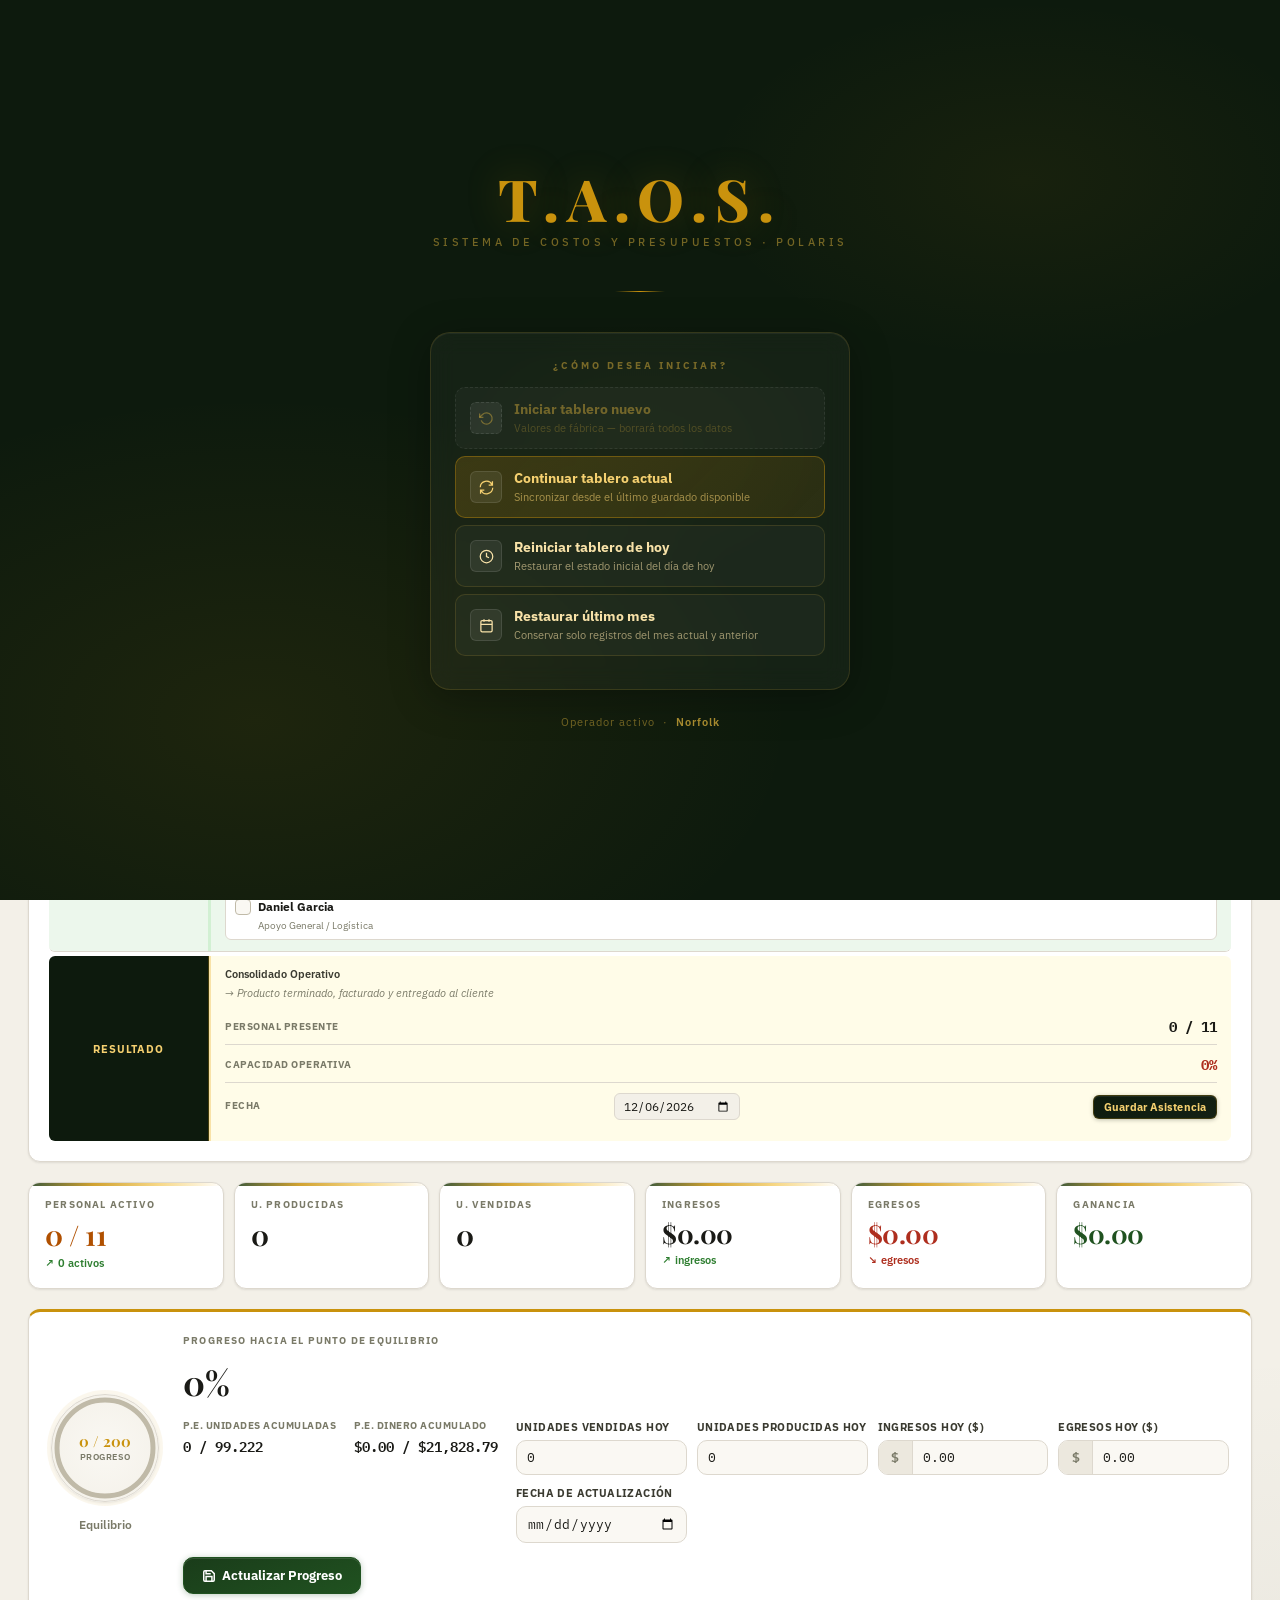
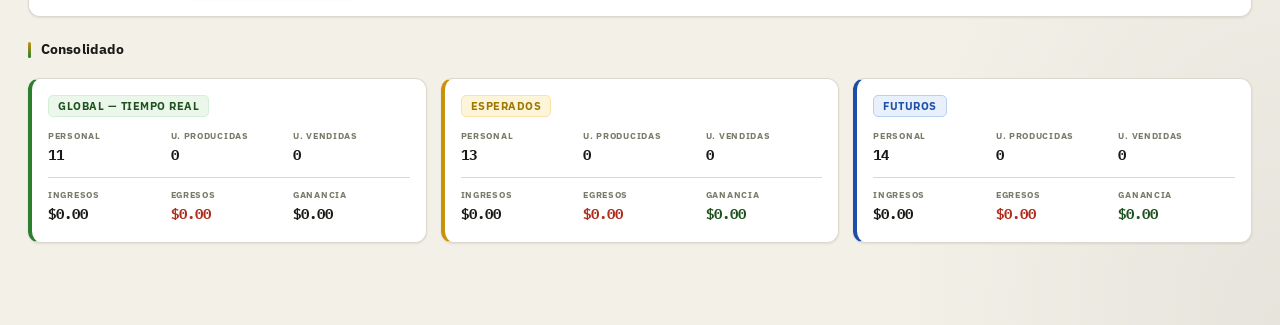
==== commit a195dd41: "Version actualizada Vercel pruebas de la app TAOS" ====
--- a/index.html
+++ b/index.html
@@ -32,7 +32,7 @@
           Guardar Sistema
         </button>
         <div id="panel_guardar" class="guardar-panel" style="display:none">
-          <button class="guardar-panel-btn" onclick="guardarSistemaLocal()">💾 Guardar Localmente</button>
+          <button class="guardar-panel-btn" onclick="guardarSistemaLocal()">💾 Guardar Día</button>
           <button class="guardar-panel-btn" onclick="guardarCierreCaja()">🔒 Cierre de Caja</button>
           <button class="guardar-panel-btn" onclick="guardarRespaldo()">📁 Guardar Respaldo</button>
           <button class="guardar-panel-btn" onclick="document.getElementById('file_restaurar').click()">📂 Restaurar Respaldo</button>
@@ -252,18 +252,18 @@
         <div class="eq-big" id="eq_pct">—</div>
         <div class="eq-meta">
           <div class="eq-meta-item">
-            <label>P.E. Unidades</label>
+            <label>P.E. Unidades Acumuladas</label>
             <span id="eq_pe_unidades">—</span>
           </div>
           <div class="eq-meta-item">
-            <label>P.E. Dinero</label>
+            <label>P.E. Dinero Acumulado</label>
             <span id="eq_pe_dinero">—</span>
           </div>
           <div class="eq-fields-grid">
             <div class="field-group">
               <div class="field-label">Unidades Vendidas Hoy</div>
               <div class="field-input-wrap">
-                <input class="field-input" id="actual_u_vendidas" type="number" value="170" min="0" step="1">
+                <input class="field-input" id="actual_u_vendidas" type="number" min="0" step="1" placeholder="0">
               </div>
             </div>
             <div class="field-group">
@@ -362,16 +362,17 @@
       <button class="calc-tab" data-calc="costeo_receta">Costeo de Receta</button>
       <button class="calc-tab" data-calc="margen_ganancia">Margen de Ganancia</button>
       <button class="calc-tab" data-calc="punto_equilibrio">Punto de Equilibrio</button>
+      <button class="calc-tab" data-calc="producto">Producto</button>
     </div>
 
     <div class="calc-panel active" id="calc_costos_fijos">
       <div class="calc-result-card"><div><div class="calc-result-label">Total Costos Fijos</div><div class="calc-result-value" id="cf_total">$0.00</div></div></div>
       <div class="calc-fields">
-        <div class="field-group"><div class="field-label">Arriendo / Alquiler ($)</div><div class="field-input-wrap"><span class="field-prefix">$</span><input class="field-input" id="cf_arriendo" type="number" value="600" min="0" step="10"></div></div>
-        <div class="field-group"><div class="field-label">Servicios Básicos ($)</div><div class="field-input-wrap"><span class="field-prefix">$</span><input class="field-input" id="cf_servicios" type="number" value="300" min="0" step="10"></div></div>
-        <div class="field-group"><div class="field-label">Nómina Total <span class="auto-badge">AUTO</span></div><div class="field-input-wrap auto-field"><span class="field-prefix">$</span><input class="field-input" id="cf_nomina_val" type="number" value="7040" min="0" step="50"></div></div>
-        <div class="field-group"><div class="field-label">Depreciación Maquinaria <span class="auto-badge">AUTO</span></div><div class="field-input-wrap auto-field"><span class="field-prefix">$</span><input class="field-input" id="cf_deprec" type="number" value="610" min="0" step="10"></div></div>
-        <div class="field-group"><div class="field-label">Consumibles / Suministros ($)</div><div class="field-input-wrap"><span class="field-prefix">$</span><input class="field-input" id="cf_consumibles" type="number" value="200" min="0" step="10"></div></div>
+        <div class="field-group"><div class="field-label">Arriendo / Alquiler ($)</div><div class="field-input-wrap"><span class="field-prefix">$</span><input class="field-input" id="cf_arriendo" type="number" value="500" min="0" step="10"></div></div>
+        <div class="field-group"><div class="field-label">Servicios Básicos ($)</div><div class="field-input-wrap"><span class="field-prefix">$</span><input class="field-input" id="cf_servicios" type="number" value="89" min="0" step="10"></div></div>
+        <div class="field-group"><div class="field-label">Nómina Total <span class="auto-badge">AUTO</span></div><div class="field-input-wrap auto-field"><span class="field-prefix">$</span><input class="field-input" id="cf_nomina_val" type="number" value="5200" min="0" step="50"></div></div>
+        <div class="field-group"><div class="field-label">Depreciación Maquinaria <span class="auto-badge">AUTO</span></div><div class="field-input-wrap auto-field"><span class="field-prefix">$</span><input class="field-input" id="cf_deprec" type="number" value="244" min="0" step="10"></div></div>
+        <div class="field-group"><div class="field-label">Consumibles / Suministros ($)</div><div class="field-input-wrap"><span class="field-prefix">$</span><input class="field-input" id="cf_consumibles" type="number" value="1300" min="0" step="10"></div></div>
       </div>
       <div class="auto-note">Nómina y Depreciación se sincronizan automáticamente desde Control Financiero.</div>
     </div>
@@ -379,8 +380,8 @@
     <div class="calc-panel" id="calc_costos_variables">
       <div class="calc-result-card"><div><div class="calc-result-label">Total Costos Variables</div><div class="calc-result-value" id="cv_total">$0.00</div></div></div>
       <div class="calc-fields">
-        <div class="field-group"><div class="field-label">Costo Unitario Variable <span class="auto-badge">AUTO</span></div><div class="field-input-wrap auto-field"><span class="field-prefix">$</span><input class="field-input" id="cv_costo_unit" type="number" value="3.294" min="0" step="0.001"></div></div>
-        <div class="field-group"><div class="field-label">Cantidad de Unidades</div><div class="field-input-wrap"><input class="field-input" id="cv_cantidad" type="number" value="200" min="0" step="1" style="padding-left:10px"></div></div>
+        <div class="field-group"><div class="field-label">Costo Unitario Variable <span class="auto-badge">AUTO</span></div><div class="field-input-wrap auto-field"><span class="field-prefix">$</span><input class="field-input" id="cv_costo_unit" type="number" value="0.39" min="0" step="0.001"></div></div>
+        <div class="field-group"><div class="field-label">Cantidad de Unidades</div><div class="field-input-wrap"><input class="field-input" id="cv_cantidad" type="number" value="1600" min="0" step="1" style="padding-left:10px"></div></div>
       </div>
       <div class="auto-note">Costo Unitario se sincroniza desde Materia Prima.</div>
     </div>
@@ -392,11 +393,11 @@
       </div>
       <div class="calc-result-card" style="margin-top:8px"><div><div class="calc-result-label">Total Estructura de Costos</div><div class="calc-result-value" id="di_total">$0.00</div></div></div>
       <div class="calc-fields">
-        <div class="field-group"><div class="field-label">Materia Prima ($)</div><div class="field-input-wrap"><span class="field-prefix">$</span><input class="field-input" id="di_mp" type="number" value="560" min="0" step="10"></div></div>
-        <div class="field-group"><div class="field-label">Mano de Obra Directa <span class="auto-badge">AUTO</span></div><div class="field-input-wrap auto-field"><span class="field-prefix">$</span><input class="field-input" id="di_mod" type="number" value="7040" min="0" step="50"></div></div>
-        <div class="field-group"><div class="field-label">CIF — Costos Ind. de Fabricación ($)</div><div class="field-input-wrap"><span class="field-prefix">$</span><input class="field-input" id="di_cif" type="number" value="200" min="0" step="10"></div></div>
-        <div class="field-group"><div class="field-label">Gastos Adm. Generales ($)</div><div class="field-input-wrap"><span class="field-prefix">$</span><input class="field-input" id="di_gadm" type="number" value="900" min="0" step="10"></div></div>
-        <div class="field-group"><div class="field-label">Gastos de Ventas ($)</div><div class="field-input-wrap"><span class="field-prefix">$</span><input class="field-input" id="di_gven" type="number" value="290" min="0" step="10"></div></div>
+        <div class="field-group"><div class="field-label">Materia Prima ($)</div><div class="field-input-wrap"><span class="field-prefix">$</span><input class="field-input" id="di_mp" type="number" value="247" min="0" step="10"></div></div>
+        <div class="field-group"><div class="field-label">Mano de Obra Directa <span class="auto-badge">AUTO</span></div><div class="field-input-wrap auto-field"><span class="field-prefix">$</span><input class="field-input" id="di_mod" type="number" value="3857" min="0" step="50"></div></div>
+        <div class="field-group"><div class="field-label">CIF — Costos Ind. de Fabricación ($)</div><div class="field-input-wrap"><span class="field-prefix">$</span><input class="field-input" id="di_cif" type="number" value="31" min="0" step="10"></div></div>
+        <div class="field-group"><div class="field-label">Gastos Adm. Generales ($)</div><div class="field-input-wrap"><span class="field-prefix">$</span><input class="field-input" id="di_gadm" type="number" value="739" min="0" step="10"></div></div>
+        <div class="field-group"><div class="field-label">Gastos de Ventas ($)</div><div class="field-input-wrap"><span class="field-prefix">$</span><input class="field-input" id="di_gven" type="number" value="500" min="0" step="10"></div></div>
       </div>
       <div class="auto-note">Mano de Obra se sincroniza automáticamente desde la calculadora de M.O.</div>
     </div>
@@ -404,9 +405,9 @@
     <div class="calc-panel" id="calc_materia_prima">
       <div class="calc-result-card dark"><div><div style="font-size:11px;font-weight:700;text-transform:uppercase;letter-spacing:.6px;color:rgba(255,255,255,.6);margin-bottom:4px">Costo Materia Prima / Unidad</div><div style="font-size:32px;font-weight:700;font-family:var(--mono);color:var(--brand)" id="mp_total_disp">$0.0000</div></div></div>
       <div class="calc-fields">
-        <div class="field-group"><div class="field-label">Mezcla Base ($)</div><div class="field-input-wrap"><span class="field-prefix">$</span><input class="field-input" id="mp_mezcla" type="number" value="3.00" min="0" step="0.001"></div></div>
-        <div class="field-group"><div class="field-label">Congelante / Aditivos ($)</div><div class="field-input-wrap"><span class="field-prefix">$</span><input class="field-input" id="mp_congelante" type="number" value="0.25" min="0" step="0.001"></div></div>
-        <div class="field-group"><div class="field-label">Merma (%)</div><div class="field-input-wrap"><span class="field-prefix">%</span><input class="field-input" id="mp_merma" type="number" value="1.33" min="0" max="100" step="0.01"></div></div>
+        <div class="field-group"><div class="field-label">Mezcla Base ($)</div><div class="field-input-wrap"><span class="field-prefix">$</span><input class="field-input" id="mp_mezcla" type="number" value="0.13" min="0" step="0.001"></div></div>
+        <div class="field-group"><div class="field-label">Congelante / Aditivos ($)</div><div class="field-input-wrap"><span class="field-prefix">$</span><input class="field-input" id="mp_congelante" type="number" value="0.01" min="0" step="0.001"></div></div>
+        <div class="field-group"><div class="field-label">Merma (%)</div><div class="field-input-wrap"><span class="field-prefix">%</span><input class="field-input" id="mp_merma" type="number" value="2.04" min="0" max="100" step="0.01"></div></div>
       </div>
       <div class="auto-note">El resultado se propaga automáticamente a Costeo de Receta, Costos Variables y Punto de Equilibrio.</div>
     </div>
@@ -414,9 +415,9 @@
     <div class="calc-panel" id="calc_mano_obra">
       <div class="calc-result-card" style="background:var(--purple-soft);border-color:#c4a8ff"><div><div class="calc-result-label" style="color:var(--purple-text)">Total Mano de Obra</div><div class="calc-result-value" id="mo_total" style="color:var(--purple-text)">$0.00</div></div></div>
       <div class="calc-fields">
-        <div class="field-group"><div class="field-label">Salario por Hora ($)</div><div class="field-input-wrap"><span class="field-prefix">$</span><input class="field-input" id="mo_salario" type="number" value="2.30" min="0.01" step="0.10"></div></div>
-        <div class="field-group"><div class="field-label">Horas Trabajadas / Mes</div><div class="field-input-wrap"><input class="field-input" id="mo_horas" type="number" value="200" min="1" max="744" step="1" style="padding-left:10px"></div></div>
-        <div class="field-group"><div class="field-label">N° Trabajadores <span class="auto-badge">AUTO</span></div><div class="field-input-wrap auto-field"><input class="field-input" id="mo_trabajadores" type="number" value="4" min="1" step="1" style="padding-left:10px"></div></div>
+        <div class="field-group"><div class="field-label">Salario por Hora ($)</div><div class="field-input-wrap"><span class="field-prefix">$</span><input class="field-input" id="mo_salario" type="number" value="3.50" min="0.01" step="0.10"></div></div>
+        <div class="field-group"><div class="field-label">Horas Trabajadas / Mes</div><div class="field-input-wrap"><input class="field-input" id="mo_horas" type="number" value="176" min="1" max="744" step="1" style="padding-left:10px"></div></div>
+        <div class="field-group"><div class="field-label">N° Trabajadores <span class="auto-badge">AUTO</span></div><div class="field-input-wrap auto-field"><input class="field-input" id="mo_trabajadores" type="number" value="13" min="1" step="1" style="padding-left:10px"></div></div>
       </div>
       <div class="auto-note">N° Trabajadores se sincroniza automáticamente con el personal de Operaciones en Nómina.</div>
     </div>
@@ -429,8 +430,8 @@
         </div>
       </div>
       <div class="calc-fields">
-        <div class="field-group"><div class="field-label">PSC — Precio de Costo <span class="auto-badge">AUTO</span></div><div class="field-input-wrap auto-field"><span class="field-prefix">$</span><input class="field-input" id="cr_psc" type="number" value="3.294" min="0" step="0.001"></div></div>
-        <div class="field-group"><div class="field-label">Margen de Ganancia (%)</div><div class="field-input-wrap"><span class="field-prefix">%</span><input class="field-input" id="cr_margen" type="number" value="61.3" min="0" max="99" step="0.1"></div></div>
+        <div class="field-group"><div class="field-label">PSC — Precio de Costo <span class="auto-badge">AUTO</span></div><div class="field-input-wrap auto-field"><span class="field-prefix">$</span><input class="field-input" id="cr_psc" type="number" value="0.39" min="0" step="0.001"></div></div>
+        <div class="field-group"><div class="field-label">Margen de Ganancia (%)</div><div class="field-input-wrap"><span class="field-prefix">%</span><input class="field-input" id="cr_margen" type="number" value="35.4" min="0" max="99" step="0.1"></div></div>
         <div class="field-group"><div class="field-label">IVA (%)</div><div class="field-input-wrap"><span class="field-prefix">%</span><input class="field-input" id="cr_iva" type="number" value="15" min="0" max="100" step="1"></div></div>
         <div class="field-group"><div class="field-label">PVD — Precio de Venta s/IVA <span class="auto-badge">AUTO</span></div><div class="field-input-wrap auto-field"><span class="field-prefix">$</span><input class="field-input" id="cr_pvd" type="number" readonly></div></div>
         <div class="field-group"><div class="field-label">PVD con IVA <span class="auto-badge">AUTO</span></div><div class="field-input-wrap auto-field"><span class="field-prefix">$</span><input class="field-input" id="cr_pvdiva" type="number" readonly></div></div>
@@ -447,7 +448,7 @@
       <div class="calc-fields">
         <div class="field-group"><div class="field-label">Ingresos Totales <span class="auto-badge">AUTO</span></div><div class="field-input-wrap auto-field"><span class="field-prefix">$</span><input class="field-input" id="mg_ingresos" type="number" value="0" min="0" step="10"></div></div>
         <div class="field-group"><div class="field-label">Egresos Totales <span class="auto-badge">AUTO</span></div><div class="field-input-wrap auto-field"><span class="field-prefix">$</span><input class="field-input" id="mg_egresos" type="number" value="0" min="0" step="10"></div></div>
-        <div class="field-group"><div class="field-label">Inversión Registrada</div><div class="field-input-wrap"><span class="field-prefix">$</span><input class="field-input" id="mg_inversion" type="number" value="5000" min="0" step="100"></div></div>
+        <div class="field-group"><div class="field-label">Inversión Registrada</div><div class="field-input-wrap"><span class="field-prefix">$</span><input class="field-input" id="mg_inversion" type="number" value="23200" min="0" step="100"></div></div>
       </div>
       <div class="auto-note">Ingresos y Egresos se sincronizan automáticamente con el Registro Diario. Sobreescribibles manualmente.</div>
     </div>
@@ -458,13 +459,39 @@
         <div style="text-align:right"><div style="font-size:11px;color:var(--red);font-weight:600;margin-bottom:2px">MARGEN DE CONTRIBUCIÓN</div><div style="font-size:20px;font-weight:700;font-family:var(--mono);color:var(--red)" id="pe_margen_contrib">$0.00</div></div>
       </div>
       <div class="calc-fields">
-        <div class="field-group"><div class="field-label">Costos Fijos Totales <span class="auto-badge">AUTO</span></div><div class="field-input-wrap auto-field"><span class="field-prefix">$</span><input class="field-input" id="pe_costos_fijos" type="number" value="10750" min="0" step="50"></div></div>
-        <div class="field-group"><div class="field-label">Precio de Venta Unitario <span class="auto-badge">AUTO</span></div><div class="field-input-wrap auto-field"><span class="field-prefix">$</span><input class="field-input" id="pe_precio_venta" type="number" value="8.50" min="0.01" step="0.01"></div></div>
-        <div class="field-group"><div class="field-label">Costo Variable Unitario <span class="auto-badge">AUTO</span></div><div class="field-input-wrap auto-field"><span class="field-prefix">$</span><input class="field-input" id="pe_costo_var_unit" type="number" value="3.50" min="0" step="0.01"></div></div>
+        <div class="field-group"><div class="field-label">Costos Fijos Totales <span class="auto-badge">AUTO</span></div><div class="field-input-wrap auto-field"><span class="field-prefix">$</span><input class="field-input" id="pe_costos_fijos" type="number" value="7333" min="0" step="50"></div></div>
+        <div class="field-group"><div class="field-label">Precio de Venta Unitario <span class="auto-badge">AUTO</span></div><div class="field-input-wrap auto-field"><span class="field-prefix">$</span><input class="field-input" id="pe_precio_venta" type="number" value="0.60" min="0.01" step="0.01"></div></div>
+        <div class="field-group"><div class="field-label">Costo Variable Unitario <span class="auto-badge">AUTO</span></div><div class="field-input-wrap auto-field"><span class="field-prefix">$</span><input class="field-input" id="pe_costo_var_unit" type="number" value="0.39" min="0" step="0.01"></div></div>
         <div class="field-group"><div class="field-label">Unidades para Cubrir Costos <span class="auto-badge">AUTO</span></div><div class="field-input-wrap auto-field"><input class="field-input" id="pe_unidades" type="number" value="0" readonly style="padding-left:10px"></div></div>
         <div class="field-group"><div class="field-label">Dinero para Cubrir Costos <span class="auto-badge">AUTO</span></div><div class="field-input-wrap auto-field"><span class="field-prefix">$</span><input class="field-input" id="pe_dinero" type="number" value="0" readonly></div></div>
       </div>
       <div class="auto-note">Costos Fijos → Nómina + Inventario. Precio → Costeo de Receta. Costo Variable → Materia Prima.</div>
+    </div>
+
+    <div class="calc-panel" id="calc_producto">
+      <div class="calc-result-card dark" style="flex-direction:column;gap:4px;padding:18px 22px">
+        <div style="display:flex;justify-content:space-between;align-items:flex-start;width:100%">
+          <div><div style="font-size:11px;font-weight:700;text-transform:uppercase;letter-spacing:.6px;color:rgba(255,255,255,.6);margin-bottom:4px">Costo de Fabricación x Unidad</div><div style="font-size:28px;font-weight:700;font-family:var(--mono);color:var(--brand)" id="pr_costo_fab">$0.0000</div></div>
+          <div style="text-align:right"><div style="font-size:11px;font-weight:700;text-transform:uppercase;letter-spacing:.6px;color:rgba(255,255,255,.5);margin-bottom:4px">PVD (Distribuidor)</div><div style="font-size:20px;font-weight:700;font-family:var(--mono);color:var(--green-text)" id="pr_pvd">$0.00</div></div>
+        </div>
+        <div style="display:flex;justify-content:space-between;align-items:center;width:100%;margin-top:6px;padding-top:6px;border-top:1px solid rgba(255,255,255,.1)">
+          <div><span style="font-size:11px;font-weight:600;color:rgba(255,255,255,.5);text-transform:uppercase;letter-spacing:.5px">PVP (Público)</span> <strong style="font-size:22px;font-family:var(--mono);color:var(--orange-text);margin-left:8px" id="pr_pvp">$0.00</strong></div>
+          <div style="display:flex;align-items:center;gap:6px"><span style="font-size:11px;color:rgba(255,255,255,.5)">Margen Distribuidor</span><input type="number" id="pr_margen_dist" value="25" min="0" max="100" step="1" style="width:50px;padding:4px 6px;border-radius:6px;border:1px solid var(--border);background:var(--bg2);color:var(--text);font-size:13px;text-align:center"><span style="font-size:11px;color:var(--text3)">%</span></div>
+        </div>
+      </div>
+      <div class="calc-fields">
+        <div class="field-group"><div class="field-label">Costo Fabricación <span class="auto-badge">AUTO</span></div><div class="field-input-wrap"><span class="field-prefix">$</span><input class="field-input" id="pr_costo_fab_input" type="number" step="0.0001" data-manual="false"></div></div>
+        <div class="field-group"><div class="field-label">PVD — Precio Venta Distribuidor <span class="auto-badge">AUTO</span></div><div class="field-input-wrap"><span class="field-prefix">$</span><input class="field-input" id="pr_pvd_input" type="number" step="0.01" data-manual="false"></div></div>
+        <div class="field-group"><div class="field-label">PVP — Precio Venta Público <span class="auto-badge">AUTO</span></div><div class="field-input-wrap"><span class="field-prefix">$</span><input class="field-input" id="pr_pvp_input" type="number" step="0.01" data-manual="false"></div></div>
+      </div>
+      <div class="auto-note">Costo de Fabricación = MP + MOD + CIF. PVD desde Costeo de Receta. PVP = PVD × (1 + Margen Distribuidor).</div>
+    </div>
+
+    <div style="text-align:center;margin-top:20px;margin-bottom:6px">
+      <button class="btn-primary" onclick="syncAllCalculators();calcProducto();toast('Valores actualizados ✓')" style="padding:10px 32px;font-size:14px">
+        <svg width="16" height="16" fill="none" stroke="currentColor" stroke-width="2" viewBox="0 0 24 24" style="margin-right:6px;vertical-align:middle"><path d="M23 4v6h-6"/><path d="M1 20v-6h6"/><path d="M3.51 9a9 9 0 0114.85-3.36L23 10M1 14l4.64 4.36A9 9 0 0020.49 15"/></svg>
+        Actualizar Valores
+      </button>
     </div>
   </div><!-- /tab_calculadoras -->
 
@@ -558,6 +585,7 @@
       </div>
 
       <!-- Resumen del periodo filtrado -->
+      <div id="reg_periodo_vacio" style="display:block;margin-top:14px;padding:12px 16px;background:var(--bg2);border-radius:10px;border:1px solid var(--border);color:var(--text3);font-size:13px;text-align:center">No hay registros en esta semana</div>
       <div id="reg_periodo_resumen" style="display:none;margin-top:14px;padding:12px 16px;background:var(--bg2);border-radius:10px;border:1px solid var(--border)">
         <div style="font-size:12px;font-weight:700;color:var(--text3);text-transform:uppercase;letter-spacing:.5px;margin-bottom:8px" id="reg_periodo_titulo">—</div>
         <div style="display:flex;gap:20px;flex-wrap:wrap">
@@ -1143,60 +1171,30 @@
 </div>
 
 <!-- SPLASH DE INICIO -->
-<div id="splash_inicio" style="
-  position:fixed;inset:0;z-index:9999;
-  background:var(--bg,#f8f9fb);
-  display:flex;flex-direction:column;align-items:center;justify-content:center;
-  gap:0;
-">
-  <div style="text-align:center;max-width:420px;padding:0 24px">
-    <div style="font-size:36px;font-weight:800;letter-spacing:-1px;color:var(--brand,#2563eb);margin-bottom:4px">T.A.O.S.</div>
-    <div style="font-size:13px;color:var(--text3,#94a3b8);font-weight:500;letter-spacing:1px;text-transform:uppercase;margin-bottom:32px">Sistema de Costos y Presupuestos · Polaris</div>
-
-    <div style="background:var(--bg2,#f1f5f9);border:1px solid var(--border,#e2e8f0);border-radius:16px;padding:28px 24px;margin-bottom:20px">
-      <div style="font-size:14px;font-weight:700;color:var(--text,#1e293b);margin-bottom:16px">¿Cómo desea iniciar?</div>
-
-      <button onclick="splashAccion('sync')" style="
-        width:100%;margin-bottom:10px;padding:12px 16px;
-        background:var(--brand,#2563eb);color:#fff;border:none;border-radius:10px;
-        font-size:13px;font-weight:700;cursor:pointer;display:flex;align-items:center;gap:10px;text-align:left
-      ">
-        <svg width="16" height="16" fill="none" stroke="currentColor" stroke-width="2" viewBox="0 0 24 24"><path d="M21.5 2v6h-6M2.5 22v-6h6M2 11.5a10 10 0 0 1 18.8-4.3M22 12.5a10 10 0 0 1-18.8 4.2"/></svg>
-        <span><strong>Sincronizar ahora</strong><br><span style="font-size:11px;font-weight:400;opacity:.85">Cargar los datos más recientes guardados en este equipo</span></span>
-      </button>
-
-      <button onclick="splashAccion('ultimo_mes')" style="
-        width:100%;margin-bottom:10px;padding:12px 16px;
-        background:var(--bg,#fff);color:var(--text,#1e293b);border:1px solid var(--border,#e2e8f0);border-radius:10px;
-        font-size:13px;font-weight:700;cursor:pointer;display:flex;align-items:center;gap:10px;text-align:left
-      ">
-        <svg width="16" height="16" fill="none" stroke="currentColor" stroke-width="2" viewBox="0 0 24 24"><rect x="3" y="4" width="18" height="18" rx="2"/><line x1="16" y1="2" x2="16" y2="6"/><line x1="8" y1="2" x2="8" y2="6"/><line x1="3" y1="10" x2="21" y2="10"/></svg>
-        <span><strong>Restaurar último mes</strong><br><span style="font-size:11px;font-weight:400;opacity:.7">Conservar solo registros del mes actual y anterior</span></span>
-      </button>
-
-      <button onclick="splashAccion('primer_guardado')" style="
-        width:100%;margin-bottom:10px;padding:12px 16px;
-        background:var(--bg,#fff);color:var(--text,#1e293b);border:1px solid var(--border,#e2e8f0);border-radius:10px;
-        font-size:13px;font-weight:700;cursor:pointer;display:flex;align-items:center;gap:10px;text-align:left
-      ">
-        <svg width="16" height="16" fill="none" stroke="currentColor" stroke-width="2" viewBox="0 0 24 24"><circle cx="12" cy="12" r="10"/><polyline points="12 6 12 12 16 14"/></svg>
-        <span><strong>Primer guardado del día</strong><br><span style="font-size:11px;font-weight:400;opacity:.7">Restaurar el estado inicial de hoy (si existe)</span></span>
-      </button>
-
-      <button onclick="splashAccion('fabrica')" style="
-        width:100%;padding:12px 16px;
-        background:var(--bg,#fff);color:var(--text3,#94a3b8);border:1px dashed var(--border,#e2e8f0);border-radius:10px;
-        font-size:13px;font-weight:600;cursor:pointer;display:flex;align-items:center;gap:10px;text-align:left
-      ">
-        <svg width="16" height="16" fill="none" stroke="currentColor" stroke-width="2" viewBox="0 0 24 24"><polyline points="1 4 1 10 7 10"/><path d="M3.51 15a9 9 0 1 0 2.13-9.36L1 10"/></svg>
-        <span><strong>Valores de fábrica</strong><br><span style="font-size:11px;font-weight:400">Empezar con plantilla vacía (borrará todos los datos)</span></span>
-      </button>
-    </div>
-
-    <div style="font-size:11px;color:var(--text3,#94a3b8)">
-      Operador: <strong id="splash_operador_nombre">—</strong>
-    </div>
+<div id="splash_inicio">
+  <div class="splash-wordmark">T.A.O.S.</div>
+  <div class="splash-subtitle">Sistema de Costos y Presupuestos &middot; Polaris</div>
+  <div class="splash-divider"></div>
+  <div class="splash-card">
+    <div class="splash-card-title">¿Cómo desea iniciar?</div>
+    <button class="splash-btn ghost-btn" onclick="splashAccion('fabrica')">
+      <div class="splash-btn-icon" style="border-style:dashed"><svg width="15" height="15" fill="none" stroke="currentColor" stroke-width="2" viewBox="0 0 24 24"><polyline points="1 4 1 10 7 10"/><path d="M3.51 15a9 9 0 1 0 2.13-9.36L1 10"/></svg></div>
+      <div class="splash-btn-text"><strong>Iniciar tablero nuevo</strong><span>Valores de fábrica &mdash; borrará todos los datos</span></div>
+    </button>
+    <button class="splash-btn primary-btn" onclick="splashAccion('sync')">
+      <div class="splash-btn-icon"><svg width="15" height="15" fill="none" stroke="currentColor" stroke-width="2" viewBox="0 0 24 24"><path d="M21.5 2v6h-6M2.5 22v-6h6M2 11.5a10 10 0 0 1 18.8-4.3M22 12.5a10 10 0 0 1-18.8 4.2"/></svg></div>
+      <div class="splash-btn-text"><strong>Continuar tablero actual</strong><span>Sincronizar desde el último guardado disponible</span></div>
+    </button>
+    <button class="splash-btn" onclick="splashAccion('primer_guardado')">
+      <div class="splash-btn-icon"><svg width="15" height="15" fill="none" stroke="currentColor" stroke-width="2" viewBox="0 0 24 24"><circle cx="12" cy="12" r="10"/><polyline points="12 6 12 12 16 14"/></svg></div>
+      <div class="splash-btn-text"><strong>Reiniciar tablero de hoy</strong><span>Restaurar el estado inicial del día de hoy</span></div>
+    </button>
+    <button class="splash-btn" onclick="splashAccion('ultimo_mes')">
+      <div class="splash-btn-icon"><svg width="15" height="15" fill="none" stroke="currentColor" stroke-width="2" viewBox="0 0 24 24"><rect x="3" y="4" width="18" height="18" rx="2"/><line x1="16" y1="2" x2="16" y2="6"/><line x1="8" y1="2" x2="8" y2="6"/><line x1="3" y1="10" x2="21" y2="10"/></svg></div>
+      <div class="splash-btn-text"><strong>Restaurar último mes</strong><span>Conservar solo registros del mes actual y anterior</span></div>
+    </button>
   </div>
+  <div class="splash-footer">Operador activo &nbsp;&middot;&nbsp; <strong id="splash_operador_nombre">&mdash;</strong></div>
 </div>
 
 <div class="toast" id="toast"></div>
--- a/taos.css
+++ b/taos.css
@@ -1,93 +1,121 @@
 /* ============================================================
-   taos.css — Sistema de Costos y Presupuestos · TAOS · Polaris
-   Diseño Ejecutivo v2 — Responsive + Validación Visual
+   taos.css — Sistema TAOS · Polaris
+   Diseño Ejecutivo v4 — Paleta Dorado · Verde · Beige
+   ESTANDARIZADO Y RESPONSIVE
    ============================================================ */
 
-@import url('https://fonts.googleapis.com/css2?family=Playfair+Display:wght@700;800&family=IBM+Plex+Sans:wght@300;400;500;600;700&family=IBM+Plex+Mono:wght@400;500;600&display=swap');
-
-/* ════════════════════════════════════════════════════════════
-   VARIABLES — SISTEMA DE DISEÑO
+@import url('https://fonts.googleapis.com/css2?family=Playfair+Display:wght@700;800&family=IBM+Plex+Sans:ital,wght@0,300;0,400;0,500;0,600;0,700;1,400&family=IBM+Plex+Mono:wght@400;500;600&display=swap');
+
+/* ════════════════════════════════════════════════════════════
+   TOKENS DE DISEÑO
    ════════════════════════════════════════════════════════════ */
 :root {
-  /* Fondos */
-  --bg:           #f4f1eb;
-  --bg2:          #faf8f4;
+  /* ── Fondos beige/crema ── */
+  --bg:           #f3f0e8;
+  --bg2:          #faf8f3;
+  --bg3:          #ece8de;
   --card-bg:      #ffffff;
-  --nav-bg:       #0f1a0f;
-  --nav-bg2:      #162016;
-
-  /* Marca & Acento */
-  --brand:        #c9920d;
-  --brand-light:  #f0d080;
-  --brand-soft:   #fdf3d7;
-  --brand-border: #e8c870;
-
-  /* Texto */
-  --text:         #1a1a17;
-  --text2:        #4a4a42;
-  --text3:        #8a8a7a;
-  --text-nav:     #e8d5a0;
-
-  /* Verdes */
-  --green-dark:   #0f1a0f;
-  --green-mid:    #1f4020;
-  --green-btn:    #1a3a1a;
-  --green-soft:   #eaf4ea;
-  --green-text:   #1e6b20;
-  --auto-bg:      #edf7ed;
-  --auto-border:  #90c890;
-
-  /* Semáforos */
-  --red:          #c0392b;
+
+  /* ── Verde (nav, activos, botones principales) ── */
+  --green-900:    #080f08;
+  --green-800:    #0d1a0d;
+  --green-700:    #142114;
+  --green-600:    #1a3c1a;
+  --green-500:    #205220;
+  --green-400:    #2e7e30;
+  --green-300:    #4ea84f;
+  --green-200:    #90d491;
+  --green-100:    #d2f0d3;
+  --green-50:     #ecf7ec;
+
+  /* ── Dorado rico ── */
+  --gold-900:     #5a3d00;
+  --gold-800:     #7a5200;
+  --gold-700:     #a07800;
+  --gold-600:     #c9920d;
+  --gold-500:     #e0a820;
+  --gold-400:     #f0c040;
+  --gold-300:     #f5d070;
+  --gold-200:     #f8e2a8;
+  --gold-100:     #fdf5da;
+  --gold-50:      #fffce8;
+
+  /* ── Alias semánticos ── */
+  --brand:        var(--gold-600);
+  --brand-light:  var(--gold-300);
+  --brand-soft:   var(--gold-100);
+  --brand-border: var(--gold-200);
+
+  --nav-bg:       var(--green-800);
+  --nav-fg:       var(--gold-300);
+  --nav-fg-dim:   rgba(240,192,64,.45);
+
+  --green-dark:   var(--green-800);
+  --green-mid:    var(--green-600);
+  --green-btn:    var(--green-600);
+  --green-soft:   var(--green-50);
+  --green-text:   var(--green-500);
+  --auto-bg:      var(--green-50);
+  --auto-border:  var(--green-200);
+
+  /* ── Texto ── */
+  --text:         #1a1a16;
+  --text2:        #3a3a30;
+  --text3:        #7a7a68;
+  --text-nav:     var(--gold-200);
+
+  /* ── Semáforos ── */
+  --red:          #ae2e1e;
   --red-soft:     #fdecea;
   --red-border:   #e8a0a0;
-  --orange-text:  #c85c00;
+  --orange-text:  #b05000;
   --orange-soft:  #fff0e0;
-
-  /* Azul / Info */
-  --blue-soft:    #e8eefc;
+  --blue-soft:    #e8f0fc;
   --blue-text:    #1d4fa8;
-
-  /* Otros */
   --purple-soft:  #f0e8fc;
   --purple-text:  #6a1fa8;
-  --yellow-soft:  #fffbe6;
-  --yellow-text:  #a07800;
-
-  /* Bordes & Sombras */
-  --border:       #e0dbd0;
-  --border2:      #c8c2b0;
-  --shadow:       0 1px 4px rgba(0,0,0,.06), 0 2px 12px rgba(0,0,0,.04);
-  --shadow2:      0 4px 24px rgba(0,0,0,.13), 0 1px 4px rgba(0,0,0,.08);
-  --shadow-card:  0 0 0 1px rgba(0,0,0,.05), 0 2px 16px rgba(0,0,0,.07);
-
-  /* Geometría */
-  --radius:       8px;
-  --radius2:      12px;
-  --radius3:      16px;
-
-  /* Tipografía */
-  --font:         'IBM Plex Sans', system-ui, sans-serif;
-  --mono:         'IBM Plex Mono', monospace;
-  --serif:        'Playfair Display', Georgia, serif;
-
-  /* Tabs */
-  --tab-active:   #0f1a0f;
-  --tab-hover:    #f0ece4;
-  --input-bg:     #f8f5ef;
-}
-
-/* ════════════════════════════════════════════════════════════
-   RESET BASE
+  --yellow-soft:  var(--gold-50);
+  --yellow-text:  var(--gold-700);
+
+  /* ── Bordes ── */
+  --border:       #ddd8ce;
+  --border2:      #c0baa8;
+
+  /* ── Sombras refinadas ── */
+  --shadow-sm:    0 1px 3px rgba(0,0,0,.05), 0 1px 2px rgba(0,0,0,.04);
+  --shadow:       0 2px 8px rgba(0,0,0,.07), 0 1px 3px rgba(0,0,0,.05);
+  --shadow-md:    0 4px 16px rgba(0,0,0,.09), 0 2px 6px rgba(0,0,0,.06);
+  --shadow-lg:    0 8px 32px rgba(0,0,0,.13), 0 3px 10px rgba(0,0,0,.08);
+  --shadow-gold:  0 2px 12px rgba(201,146,13,.15);
+
+  /* ── Geometría — UN SOLO RADIO ESTÁNDAR para consistencia ── */
+  --r-xs:   4px;
+  --r-sm:   6px;
+  --r:      10px;      /* radio base */
+  --r-md:   12px;
+  --r-lg:   16px;
+  --r-xl:   20px;
+  --radius: var(--r);
+  --radius2: var(--r-md);
+  --radius3: var(--r-lg);
+
+  /* ── Tipografía ── */
+  --font:   'IBM Plex Sans', system-ui, sans-serif;
+  --mono:   'IBM Plex Mono', monospace;
+  --serif:  'Playfair Display', Georgia, serif;
+
+  /* ── Gradientes de botón — estandarizados ── */
+  --grad-green-btn: linear-gradient(160deg, var(--green-600) 0%, var(--green-500) 60%, var(--green-400) 100%);
+  --grad-green-dark: linear-gradient(160deg, var(--green-800) 0%, var(--green-700) 100%);
+  --grad-gold: linear-gradient(135deg, var(--gold-600) 0%, var(--gold-500) 100%);
+  --grad-beige: linear-gradient(160deg, var(--bg2) 0%, var(--bg3) 100%);
+}
+
+/* ════════════════════════════════════════════════════════════
+   RESET
    ════════════════════════════════════════════════════════════ */
 *, *::before, *::after { box-sizing: border-box; margin: 0; padding: 0; }
-
-html {
-  font-size: 14px;
-  -webkit-text-size-adjust: 100%;
-  scroll-behavior: smooth;
-}
-
+html { font-size: 14px; -webkit-text-size-adjust: 100%; scroll-behavior: smooth; }
 body {
   font-family: var(--font);
   background: var(--bg);
@@ -95,228 +123,136 @@
   line-height: 1.55;
   min-height: 100vh;
   -webkit-font-smoothing: antialiased;
-}
-
+  background-image:
+    radial-gradient(ellipse 80% 50% at 0% 0%, rgba(201,146,13,.04) 0%, transparent 50%),
+    radial-gradient(ellipse 60% 60% at 100% 100%, rgba(14,30,14,.06) 0%, transparent 50%);
+}
 button { cursor: pointer; font-family: var(--font); }
 input, select, textarea { font-family: var(--font); }
 img, svg { display: block; }
-
-/* ════════════════════════════════════════════════════════════
-   SPLASH DE INICIO — DISEÑO EJECUTIVO
+* { scrollbar-width: thin; scrollbar-color: var(--border2) transparent; }
+::-webkit-scrollbar { width: 5px; height: 5px; }
+::-webkit-scrollbar-track { background: transparent; }
+::-webkit-scrollbar-thumb { background: var(--border2); border-radius: 3px; }
+::selection { background: rgba(201,146,13,.2); color: var(--text); }
+
+/* ════════════════════════════════════════════════════════════
+   SPLASH DE INICIO
    ════════════════════════════════════════════════════════════ */
 #splash_inicio {
   position: fixed; inset: 0; z-index: 9999;
-  background: var(--nav-bg);
+  background: var(--green-800);
   display: flex; flex-direction: column;
   align-items: center; justify-content: center;
   padding: 24px;
   background-image:
-    radial-gradient(ellipse 70% 60% at 20% 80%, rgba(201,146,13,.07) 0%, transparent 60%),
-    radial-gradient(ellipse 50% 40% at 80% 20%, rgba(201,146,13,.05) 0%, transparent 50%);
-}
-
+    radial-gradient(ellipse 70% 60% at 20% 80%, rgba(201,146,13,.09) 0%, transparent 60%),
+    radial-gradient(ellipse 50% 40% at 80% 20%, rgba(201,146,13,.06) 0%, transparent 50%),
+    radial-gradient(ellipse 30% 30% at 50% 50%, rgba(201,146,13,.03) 0%, transparent 50%);
+}
 .splash-wordmark {
   font-family: var(--serif);
   font-size: clamp(38px, 8vw, 58px);
   font-weight: 800;
   color: var(--brand);
-  letter-spacing: 6px;
+  letter-spacing: 8px;
   line-height: 1;
-  margin-bottom: 6px;
-}
-
+  margin-bottom: 7px;
+  text-shadow: 0 0 40px rgba(201,146,13,.3);
+}
 .splash-subtitle {
-  font-size: 11px;
-  font-weight: 500;
-  color: rgba(232,213,160,.45);
-  letter-spacing: 3px;
-  text-transform: uppercase;
-  margin-bottom: 44px;
-}
-
+  font-size: 11px; font-weight: 500; color: var(--nav-fg-dim);
+  letter-spacing: 3.5px; text-transform: uppercase; margin-bottom: 40px;
+}
 .splash-divider {
-  width: 40px; height: 1px;
+  width: 50px; height: 1px; margin: 0 auto 40px;
   background: linear-gradient(to right, transparent, var(--brand), transparent);
-  margin: 0 auto 44px;
-}
-
+}
 .splash-card {
-  background: rgba(255,255,255,.04);
-  border: 1px solid rgba(232,213,160,.12);
-  border-radius: var(--radius3);
-  padding: 28px;
-  width: 100%;
-  max-width: 400px;
-  backdrop-filter: blur(10px);
-}
-
+  background: rgba(255,255,255,.035);
+  border: 1px solid rgba(240,192,64,.14);
+  border-radius: var(--r-xl);
+  padding: 26px 24px;
+  width: 100%; max-width: 420px;
+  backdrop-filter: blur(12px);
+  box-shadow: 0 8px 40px rgba(0,0,0,.3), inset 0 1px 0 rgba(255,255,255,.05);
+}
 .splash-card-title {
-  font-size: 11px;
-  font-weight: 600;
-  letter-spacing: 2.5px;
-  text-transform: uppercase;
-  color: rgba(232,213,160,.5);
-  margin-bottom: 16px;
-  text-align: center;
-}
-
+  font-size: 9.5px; font-weight: 800; letter-spacing: 3px;
+  text-transform: uppercase; color: var(--nav-fg-dim);
+  margin-bottom: 14px; text-align: center;
+}
 .splash-btn {
-  width: 100%;
-  padding: 14px 18px;
-  border: 1px solid rgba(232,213,160,.14);
-  border-radius: 10px;
-  background: rgba(255,255,255,.03);
-  color: var(--text-nav);
-  font-family: var(--font);
-  font-size: 13px;
-  font-weight: 600;
-  cursor: pointer;
-  display: flex; align-items: center; gap: 12px;
-  margin-bottom: 8px;
-  transition: all .2s;
-  text-align: left;
-  position: relative;
-  overflow: hidden;
-}
-
+  width: 100%; padding: 12px 14px; border-radius: var(--r); margin-bottom: 7px;
+  border: 1px solid rgba(240,192,64,.14); background: rgba(255,255,255,.03);
+  color: var(--text-nav); font-family: var(--font); font-size: 13px; font-weight: 600;
+  cursor: pointer; display: flex; align-items: center; gap: 12px; text-align: left;
+  transition: all .2s; position: relative; overflow: hidden;
+}
 .splash-btn::before {
-  content: '';
-  position: absolute; inset: 0;
-  background: linear-gradient(135deg, transparent 40%, rgba(201,146,13,.06));
+  content: ''; position: absolute; inset: 0;
+  background: linear-gradient(135deg, transparent 40%, rgba(201,146,13,.07));
   opacity: 0; transition: opacity .2s;
 }
-
-.splash-btn:hover {
-  border-color: rgba(201,146,13,.4);
-  background: rgba(201,146,13,.08);
-  transform: translateX(3px);
-}
+.splash-btn:hover { border-color: rgba(201,146,13,.45); background: rgba(201,146,13,.1); transform: translateX(3px); }
 .splash-btn:hover::before { opacity: 1; }
-
 .splash-btn.primary-btn {
-  background: linear-gradient(135deg, rgba(201,146,13,.18), rgba(201,146,13,.10));
-  border-color: rgba(201,146,13,.35);
-  color: var(--brand-light);
+  background: linear-gradient(135deg, rgba(201,146,13,.2), rgba(201,146,13,.12));
+  border-color: rgba(201,146,13,.4); color: var(--brand-light);
 }
 .splash-btn.primary-btn:hover {
-  background: linear-gradient(135deg, rgba(201,146,13,.28), rgba(201,146,13,.18));
+  background: linear-gradient(135deg, rgba(201,146,13,.32), rgba(201,146,13,.2));
   border-color: var(--brand);
-}
-
-.splash-btn.ghost-btn {
-  border-style: dashed;
-  border-color: rgba(255,255,255,.07);
-  color: rgba(232,213,160,.4);
-  font-weight: 400;
-}
-.splash-btn.ghost-btn:hover {
-  border-color: rgba(224,82,82,.3);
-  color: rgba(224,82,82,.8);
-  transform: none;
-}
-
+  box-shadow: 0 4px 16px rgba(201,146,13,.2);
+}
+.splash-btn.ghost-btn { border-style: dashed; border-color: rgba(255,255,255,.08); color: rgba(240,192,64,.4); font-weight: 400; }
+.splash-btn.ghost-btn:hover { border-color: rgba(176,48,32,.35); color: rgba(224,100,80,.8); transform: none; }
 .splash-btn-icon {
-  width: 32px; height: 32px; border-radius: 8px;
-  background: rgba(255,255,255,.06);
+  width: 32px; height: 32px; border-radius: var(--r-sm); flex-shrink: 0;
+  background: rgba(255,255,255,.07); border: 1px solid rgba(255,255,255,.1);
   display: flex; align-items: center; justify-content: center;
-  flex-shrink: 0;
-  border: 1px solid rgba(255,255,255,.08);
-}
-
-.splash-btn-text strong {
-  display: block;
-  font-size: 13.5px;
-  font-weight: 700;
-  margin-bottom: 2px;
-}
-.splash-btn-text span {
-  font-size: 11px;
-  font-weight: 400;
-  opacity: .6;
-  line-height: 1.3;
-}
-
-.splash-footer {
-  margin-top: 28px;
-  font-size: 11px;
-  color: rgba(232,213,160,.3);
-  letter-spacing: 1px;
-  text-align: center;
-}
-.splash-footer strong {
-  color: rgba(232,213,160,.55);
-  font-weight: 600;
-}
-
-/* ════════════════════════════════════════════════════════════
-   LAYOUT
+}
+.splash-btn-text strong { display: block; font-size: 13.5px; font-weight: 700; margin-bottom: 1px; }
+.splash-btn-text span { font-size: 11px; font-weight: 400; opacity: .6; line-height: 1.3; }
+.splash-footer { margin-top: 24px; font-size: 11px; color: var(--nav-fg-dim); letter-spacing: 1px; text-align: center; }
+.splash-footer strong { color: rgba(240,192,64,.7); font-weight: 600; }
+
+/* ════════════════════════════════════════════════════════════
+   TOP NAV
    ════════════════════════════════════════════════════════════ */
 .app-wrapper { display: flex; flex-direction: column; min-height: 100vh; }
-
-/* ════════════════════════════════════════════════════════════
-   TOP NAV
-   ════════════════════════════════════════════════════════════ */
 .top-nav {
-  background: var(--nav-bg);
-  display: flex; align-items: center; justify-content: space-between;
-  padding: 0 20px;
-  height: 54px;
-  position: sticky; top: 0; z-index: 100;
-  box-shadow: 0 1px 0 rgba(201,146,13,.15), 0 2px 12px rgba(0,0,0,.4);
-  gap: 12px;
-}
-
-.top-nav-brand { display: flex; align-items: center; gap: 14px; flex-shrink: 0; }
-
-.top-nav-logo {
-  font-family: var(--serif);
-  font-size: 20px;
-  font-weight: 700;
-  color: var(--brand);
-  letter-spacing: 3px;
-  white-space: nowrap;
-}
-
-.top-nav-title {
-  color: rgba(232,213,160,.4);
-  font-size: 11.5px;
-  font-weight: 400;
-  letter-spacing: .3px;
-  white-space: nowrap;
-}
-
-.nav-divider { width: 1px; height: 22px; background: rgba(255,255,255,.1); }
-
+  background: var(--green-800);
+  background-image: linear-gradient(to right, var(--green-900) 0%, var(--green-700) 55%, var(--green-800) 100%);
+  display: flex; align-items: center; height: 52px; padding: 0 18px;
+  position: sticky; top: 0; z-index: 100; gap: 10px;
+  box-shadow: 0 1px 0 rgba(201,146,13,.2), 0 2px 20px rgba(0,0,0,.4);
+}
+.top-nav-brand { display: flex; align-items: center; gap: 12px; flex-shrink: 0; }
+.top-nav-logo { font-family: var(--serif); font-size: 19px; font-weight: 700; color: var(--brand); letter-spacing: 3px; white-space: nowrap; }
+.top-nav-title { color: var(--nav-fg-dim); font-size: 11px; font-weight: 400; letter-spacing: .3px; white-space: nowrap; }
+.nav-divider { width: 1px; height: 20px; background: rgba(255,255,255,.1); flex-shrink: 0; }
+.nav-btn-group { display: flex; align-items: center; gap: 3px; }
+.nav-btn-group + .nav-btn-group { padding-left: 8px; border-left: 1px solid rgba(255,255,255,.1); margin-left: 3px; }
+
+/* Botón de acción nav — estandarizado */
 .nav-action-btn {
   background: rgba(255,255,255,.05);
-  border: 1px solid rgba(255,255,255,.1);
-  color: rgba(232,213,160,.75);
-  font-size: 11.5px;
-  font-weight: 600;
-  padding: 6px 11px;
-  border-radius: 7px;
+  border: 1px solid rgba(240,192,64,.16);
+  color: rgba(240,192,64,.8); font-size: 11.5px; font-weight: 600;
+  padding: 5px 10px; border-radius: var(--r-sm);
   display: inline-flex; align-items: center; gap: 5px;
-  transition: all .18s;
-  white-space: nowrap;
-  letter-spacing: .2px;
-  position: relative;
-}
-
+  transition: all .16s; white-space: nowrap; letter-spacing: .2px; position: relative;
+}
 .nav-action-btn:hover {
-  background: rgba(201,146,13,.15);
-  border-color: rgba(201,146,13,.3);
+  background: rgba(201,146,13,.16);
+  border-color: rgba(201,146,13,.4);
   color: var(--brand-light);
-}
-
-.nav-action-btn--danger:hover {
-  background: rgba(192,57,43,.2);
-  border-color: rgba(192,57,43,.4);
-  color: #e88080;
-}
-
-/* Nav buttons responsive: hide label on small screens */
+  box-shadow: 0 2px 8px rgba(201,146,13,.15);
+}
+.nav-action-btn--danger:hover { background: rgba(176,48,32,.2); border-color: rgba(176,48,32,.4); color: #e88080; }
 @media (max-width: 900px) {
-  .nav-action-btn span:not(.badge) { display: none; }
+  .nav-action-btn span:not(#profile_btn_name):not(#buzon_badge) { display: none; }
   .top-nav-title { display: none; }
 }
 
@@ -324,869 +260,1024 @@
    DROPDOWN PANELS
    ════════════════════════════════════════════════════════════ */
 .guardar-panel {
-  position: absolute; top: calc(100% + 8px); right: 0;
+  position: absolute; top: calc(100% + 9px); right: 0;
   background: var(--card-bg);
   border: 1px solid var(--border);
-  border-radius: var(--radius2);
-  box-shadow: var(--shadow2);
-  padding: 6px;
-  z-index: 1000;
-  min-width: 210px;
-  display: flex; flex-direction: column; gap: 2px;
+  border-top: 2px solid var(--brand);
+  border-radius: var(--r-md); box-shadow: var(--shadow-lg), 0 0 0 1px rgba(201,146,13,.08);
+  padding: 6px; z-index: 1000; min-width: 215px;
+  display: flex; flex-direction: column; gap: 1px;
   animation: panelIn .15s ease;
 }
-
-@keyframes panelIn {
-  from { opacity: 0; transform: translateY(-6px) scale(.98); }
-  to   { opacity: 1; transform: translateY(0) scale(1); }
-}
-
+@keyframes panelIn { from { opacity: 0; transform: translateY(-6px) scale(.98); } to { opacity: 1; transform: none; } }
 .guardar-panel-btn {
-  all: unset; display: block; width: 100%; padding: 9px 12px;
-  font-size: 12.5px; font-weight: 500; color: var(--text);
-  border-radius: 6px; cursor: pointer; transition: background .12s;
-  text-align: left; white-space: nowrap; letter-spacing: .1px;
+  all: unset; display: flex; align-items: center; gap: 9px;
+  width: 100%; padding: 8px 12px; font-size: 12.5px; font-weight: 500;
+  color: var(--text); border-radius: var(--r-sm); cursor: pointer; transition: background .12s;
+  letter-spacing: .1px;
 }
 .guardar-panel-btn:hover { background: var(--bg); }
-.guardar-panel-hint { color: var(--text3); font-size: 11.5px; padding: 6px 10px; }
+.guardar-panel-btn .p-icon {
+  width: 24px; height: 24px; border-radius: var(--r-sm); background: var(--bg); border: 1px solid var(--border);
+  display: flex; align-items: center; justify-content: center; flex-shrink: 0; font-size: 12px; transition: background .12s;
+}
+.guardar-panel-btn:hover .p-icon { background: var(--bg3); }
+.guardar-panel-btn.danger { color: var(--red); }
+.guardar-panel-btn.danger:hover { background: var(--red-soft); }
+.guardar-panel-btn.success { color: var(--green-500); }
+.guardar-panel-sep { height: 1px; background: var(--border); margin: 3px 0; }
+.guardar-panel-hint { color: var(--text3); font-size: 11px; padding: 5px 10px; }
 
 /* ════════════════════════════════════════════════════════════
    MAIN TABS
    ════════════════════════════════════════════════════════════ */
 .main-tabs {
   background: var(--card-bg);
-  border-bottom: 1px solid var(--border);
-  display: flex; padding: 0 20px; gap: 0;
-  position: sticky; top: 54px; z-index: 99;
-  overflow-x: auto;
-  scrollbar-width: none;
+  border-bottom: 2px solid var(--border);
+  display: flex; padding: 0 18px; gap: 0;
+  position: sticky; top: 52px; z-index: 99;
+  overflow-x: auto; scrollbar-width: none;
 }
 .main-tabs::-webkit-scrollbar { display: none; }
-
 .main-tab {
-  display: flex; align-items: center; gap: 7px;
-  padding: 14px 16px 13px;
-  font-size: 13px; font-weight: 500; color: var(--text3);
-  background: none; border: none;
-  border-bottom: 2px solid transparent;
-  transition: all .18s; cursor: pointer;
-  white-space: nowrap; flex-shrink: 0;
-  letter-spacing: .1px;
-}
-.main-tab:hover { color: var(--text); background: var(--tab-hover); }
-.main-tab.active { color: var(--tab-active); border-bottom-color: var(--tab-active); font-weight: 600; }
-.main-tab svg { opacity: .6; flex-shrink: 0; }
+  display: flex; align-items: center; gap: 6px;
+  padding: 13px 16px 12px; font-size: 12.5px; font-weight: 500; color: var(--text3);
+  background: none; border: none; border-bottom: 2.5px solid transparent;
+  margin-bottom: -2px;
+  transition: all .16s; cursor: pointer; white-space: nowrap; flex-shrink: 0;
+  letter-spacing: .1px; position: relative;
+}
+.main-tab:hover { color: var(--text); background: var(--bg); }
+.main-tab.active { color: var(--green-700); border-bottom-color: var(--green-700); font-weight: 700; }
+.main-tab.active::after {
+  content: '';
+  position: absolute; bottom: -2px; left: 0; right: 0; height: 2.5px;
+  background: linear-gradient(to right, var(--green-700), var(--brand));
+}
+.main-tab svg { opacity: .5; flex-shrink: 0; }
 .main-tab.active svg { opacity: 1; }
+.tab-dot { width: 5px; height: 5px; border-radius: 50%; background: var(--brand); display: none; flex-shrink: 0; }
+.main-tab.active .tab-dot { display: block; }
 
 /* ════════════════════════════════════════════════════════════
    TAB CONTENT
    ════════════════════════════════════════════════════════════ */
-.tab-content { display: none; padding: clamp(16px, 4vw, 32px) clamp(16px, 4vw, 32px) 60px; }
+.tab-content { display: none; padding: clamp(16px,4vw,28px) clamp(16px,4vw,28px) 60px; }
 .tab-content.active { display: block; }
-
-/* ════════════════════════════════════════════════════════════
-   SECTION TITLE
+.tab-header-row {
+  display: flex; align-items: center; justify-content: space-between;
+  margin-bottom: 22px; flex-wrap: wrap; gap: 10px;
+}
+.tab-heading { font-family: var(--serif); font-size: clamp(18px,3vw,22px); font-weight: 700; color: var(--text); letter-spacing: -.3px; }
+.tab-date {
+  font-size: 11px; color: var(--text3); font-weight: 600; letter-spacing: .4px; text-transform: uppercase;
+  padding: 4px 12px; background: var(--bg); border: 1px solid var(--border); border-radius: 20px;
+}
+
+/* ════════════════════════════════════════════════════════════
+   SECTION TITLE — estandarizado
    ════════════════════════════════════════════════════════════ */
 .section-title {
   display: flex; align-items: center; gap: 10px;
-  font-size: 15px; font-weight: 600; color: var(--text);
-  margin-bottom: 20px; letter-spacing: .1px;
+  font-size: 13.5px; font-weight: 700; color: var(--text);
+  margin-bottom: 18px; letter-spacing: .1px;
 }
 .section-title::before {
-  content: ''; display: block; width: 3px; height: 18px;
-  background: var(--brand); border-radius: 2px; flex-shrink: 0;
-}
-
-/* ════════════════════════════════════════════════════════════
-   CARDS
+  content: ''; display: block; width: 3px; height: 16px;
+  background: linear-gradient(to bottom, var(--brand), var(--green-400));
+  border-radius: 2px; flex-shrink: 0;
+}
+
+/* ════════════════════════════════════════════════════════════
+   CARDS — sistema unificado con esquinas + bordes coherentes
    ════════════════════════════════════════════════════════════ */
 .card {
   background: var(--card-bg);
-  border: 1px solid var(--border);
-  border-radius: var(--radius2);
-  padding: clamp(16px, 3vw, 22px);
-  box-shadow: var(--shadow-card);
-}
-
-/* ════════════════════════════════════════════════════════════
-   STAT GRID — KPIs
-   ════════════════════════════════════════════════════════════ */
-.stat-grid {
-  display: grid;
-  grid-template-columns: repeat(auto-fit, minmax(140px, 1fr));
-  gap: 12px; margin-bottom: 20px;
-}
-
+  border: 1.5px solid var(--border);
+  border-radius: var(--r-md);
+  padding: clamp(14px,3vw,20px);
+  box-shadow: var(--shadow-sm);
+  transition: box-shadow .2s;
+}
+.card:hover { box-shadow: var(--shadow); }
+.card.dark-top  { border-top: 3px solid var(--green-700); }
+.card.gold-top  { border-top: 3px solid var(--brand); }
+.card.green-top { border-top: 3px solid var(--green-400); }
+.card.inset     { background: var(--bg); box-shadow: none; border-style: dashed; border-color: var(--border2); }
+.card.elevated  { box-shadow: var(--shadow-md); }
+
+/* ════════════════════════════════════════════════════════════
+   STAT CARDS — KPIs estandarizados
+   ════════════════════════════════════════════════════════════ */
+.stat-grid { display: grid; grid-template-columns: repeat(auto-fit, minmax(140px, 1fr)); gap: 10px; margin-bottom: 18px; }
 .stat-card {
   background: var(--card-bg);
-  border: 1px solid var(--border);
-  border-radius: var(--radius2);
-  padding: 16px 18px;
-  box-shadow: var(--shadow-card);
-  position: relative;
-  overflow: hidden;
-}
-.stat-card::after {
-  content: ''; position: absolute; top: 0; left: 0; right: 0;
-  height: 2px;
-  background: linear-gradient(to right, var(--brand), transparent);
-  opacity: .4;
-}
+  border: 1.5px solid var(--border);
+  border-radius: var(--r-md);
+  padding: 15px 16px;
+  box-shadow: var(--shadow-sm);
+  position: relative; overflow: hidden;
+  transition: box-shadow .2s, transform .2s;
+}
+.stat-card:hover { box-shadow: var(--shadow); transform: translateY(-1px); }
+
+/* Barra superior degradada — TODOS los stat-cards */
+.stat-card::before {
+  content: ''; position: absolute; top: 0; left: 0; right: 0; height: 3px;
+  background: linear-gradient(to right, var(--green-600), var(--brand), var(--gold-300), transparent);
+  opacity: .85;
+}
+.stat-card.accent-red::before    { background: linear-gradient(to right, var(--red), rgba(176,48,32,.3), transparent); }
+.stat-card.accent-green::before  { background: linear-gradient(to right, var(--green-500), var(--green-300), transparent); }
+.stat-card.accent-gold::before   { background: linear-gradient(to right, var(--brand), var(--gold-300), transparent); }
+.stat-card.accent-blue::before   { background: linear-gradient(to right, var(--blue-text), rgba(29,79,168,.3), transparent); }
 
 .stat-label {
-  font-size: 10px; font-weight: 700;
-  letter-spacing: 1.2px; text-transform: uppercase;
-  color: var(--text3); margin-bottom: 8px;
-  display: flex; align-items: center; gap: 6px;
-}
-
+  font-size: 9.5px; font-weight: 800; letter-spacing: 1.2px;
+  text-transform: uppercase; color: var(--text3); margin-bottom: 7px;
+  display: flex; align-items: center; gap: 5px;
+}
 .stat-value {
   font-family: var(--serif);
-  font-size: clamp(22px, 4vw, 28px);
+  font-size: clamp(22px,4vw,28px);
   font-weight: 700; color: var(--text);
   letter-spacing: -.5px; line-height: 1.1;
 }
-.stat-value.big { font-size: clamp(24px, 4vw, 32px); }
-
-.stat-badge {
-  display: inline-flex; align-items: center; gap: 4px;
-  font-size: 11px; font-weight: 600; color: var(--green-text); margin-top: 5px;
-}
+.stat-value.big { font-size: clamp(20px,3.5vw,26px); }
+.stat-badge { display: inline-flex; align-items: center; gap: 4px; font-size: 10.5px; font-weight: 600; color: var(--green-400); margin-top: 4px; }
 .stat-badge.down { color: var(--red); }
 
 /* ════════════════════════════════════════════════════════════
-   EQUILIBRIO CARD
+   EQUILIBRIO
    ════════════════════════════════════════════════════════════ */
 .equilibrio-card {
-  display: flex; align-items: center; gap: 28px;
-  background: var(--card-bg); border: 1px solid var(--border);
-  border-radius: var(--radius2); padding: 24px;
-  box-shadow: var(--shadow-card); margin-bottom: 24px; flex-wrap: wrap;
-}
-.eq-circle-wrap { display: flex; flex-direction: column; align-items: center; gap: 10px; }
+  display: flex; align-items: center; gap: 24px; flex-wrap: wrap;
+  background: var(--card-bg);
+  border: 1.5px solid var(--border);
+  border-top: 3px solid var(--brand);
+  border-radius: var(--r-md); padding: 22px; box-shadow: var(--shadow-sm); margin-bottom: 22px;
+}
+.eq-circle-wrap { display: flex; flex-direction: column; align-items: center; gap: 8px; }
 .eq-circle {
-  width: 110px; height: 110px; border-radius: 50%;
+  width: 108px; height: 108px; border-radius: 50%; position: relative;
+  background: radial-gradient(circle at center, var(--bg2), var(--bg));
+  border: 1.5px solid var(--border);
   display: flex; flex-direction: column; align-items: center; justify-content: center;
-  position: relative; overflow: visible;
-}
-.eq-pct {
-  font-family: var(--serif);
-  font-size: 15px; font-weight: 700; color: var(--brand); line-height: 1.2; text-align: center;
-}
-.eq-label { font-size: 9px; color: var(--text3); font-weight: 600; text-transform: uppercase; letter-spacing: .5px; }
+  box-shadow: 0 0 0 4px rgba(201,146,13,.07), var(--shadow-sm);
+}
+.eq-pct { font-family: var(--serif); font-size: 15px; font-weight: 700; color: var(--brand); line-height: 1.2; text-align: center; position: relative; z-index: 1; }
+.eq-label { font-size: 9px; color: var(--text3); font-weight: 600; text-transform: uppercase; letter-spacing: .5px; position: relative; z-index: 1; }
 .eq-info { flex: 1; min-width: 200px; }
-.eq-info h4 { font-size: 10px; font-weight: 700; text-transform: uppercase; letter-spacing: 1px; color: var(--text3); margin-bottom: 8px; }
-.eq-big { font-family: var(--serif); font-size: clamp(28px, 5vw, 38px); font-weight: 700; color: var(--text); margin-bottom: 12px; }
-.eq-meta { display: flex; gap: 20px; flex-wrap: wrap; }
-.eq-meta-item label { font-size: 10px; color: var(--text3); font-weight: 700; text-transform: uppercase; letter-spacing: .5px; display: block; }
-.eq-meta-item span { font-family: var(--mono); font-size: 15px; font-weight: 600; }
-.eq-fields-grid { display: grid; grid-template-columns: repeat(auto-fit, minmax(180px, 1fr)); gap: 12px; flex: 1; }
-
-/* ════════════════════════════════════════════════════════════
-   CONSOLIDADO GRID
-   ════════════════════════════════════════════════════════════ */
-.consolidado-grid { display: grid; grid-template-columns: repeat(auto-fit, minmax(260px, 1fr)); gap: 16px; margin-bottom: 24px; }
-.cons-card { background: var(--card-bg); border: 1px solid var(--border); border-radius: var(--radius2); padding: 18px; box-shadow: var(--shadow-card); }
-.cons-header { display: flex; align-items: center; gap: 8px; margin-bottom: 14px; }
-.cons-tag { font-size: 11px; font-weight: 700; letter-spacing: .5px; text-transform: uppercase; }
-.cons-tag.green { color: var(--green-text); }
-.cons-tag.orange { color: var(--orange-text); }
-.cons-tag.blue { color: var(--blue-text); }
-.cons-row { display: grid; grid-template-columns: repeat(3, 1fr); gap: 8px; }
-.cons-item label { font-size: 9.5px; color: var(--text3); font-weight: 700; text-transform: uppercase; letter-spacing: .5px; display: block; margin-bottom: 3px; }
-.cons-item span { font-family: var(--mono); font-size: 14px; font-weight: 600; }
+.eq-info h4 { font-size: 9.5px; font-weight: 800; text-transform: uppercase; letter-spacing: 1.2px; color: var(--text3); margin-bottom: 7px; }
+.eq-big { font-family: var(--serif); font-size: clamp(26px,4vw,34px); font-weight: 700; color: var(--text); margin-bottom: 10px; }
+.eq-meta { display: flex; gap: 18px; flex-wrap: wrap; }
+.eq-meta-item label { font-size: 9.5px; color: var(--text3); font-weight: 700; text-transform: uppercase; letter-spacing: .5px; display: block; margin-bottom: 2px; }
+.eq-meta-item span { font-family: var(--mono); font-size: 14px; font-weight: 600; }
+.eq-fields-grid { display: grid; grid-template-columns: repeat(auto-fit, minmax(170px, 1fr)); gap: 10px; flex: 1; }
+
+/* ════════════════════════════════════════════════════════════
+   CONSOLIDADO
+   ════════════════════════════════════════════════════════════ */
+.consolidado-grid { display: grid; grid-template-columns: repeat(auto-fit, minmax(250px, 1fr)); gap: 14px; margin-bottom: 22px; }
+.cons-card {
+  background: var(--card-bg);
+  border: 1.5px solid var(--border);
+  border-left: 4px solid var(--border2);
+  border-radius: var(--r-md);
+  padding: 16px; box-shadow: var(--shadow-sm); transition: border-color .2s, box-shadow .2s;
+}
+.cons-card:hover { box-shadow: var(--shadow); }
+.cons-card:has(.cons-tag.green)  { border-left-color: var(--green-400); }
+.cons-card:has(.cons-tag.orange) { border-left-color: var(--gold-600); }
+.cons-card:has(.cons-tag.blue)   { border-left-color: var(--blue-text); }
+.cons-header { display: flex; align-items: center; gap: 8px; margin-bottom: 12px; }
+.cons-tag { font-size: 10.5px; font-weight: 700; letter-spacing: .5px; text-transform: uppercase; padding: 2px 9px; border-radius: 5px; }
+.cons-tag.green  { background: var(--green-50); color: var(--green-500); border: 1px solid var(--green-100); }
+.cons-tag.orange { background: var(--gold-100); color: var(--gold-700); border: 1px solid var(--gold-200); }
+.cons-tag.blue   { background: var(--blue-soft); color: var(--blue-text); border: 1px solid #b8d0f0; }
+.cons-row { display: grid; grid-template-columns: repeat(3, 1fr); gap: 6px; }
+.cons-item label { font-size: 9px; color: var(--text3); font-weight: 700; text-transform: uppercase; letter-spacing: .7px; display: block; margin-bottom: 2px; }
+.cons-item span { font-family: var(--mono); font-size: 13.5px; font-weight: 700; }
 .cons-item span.red { color: var(--red); }
-.cons-item span.green { color: var(--green-text); }
-.cons-divider { border: none; border-top: 1px solid var(--border); margin: 12px 0; }
+.cons-item span.green { color: var(--green-500); }
+.cons-divider { border: none; border-top: 1px solid var(--border); margin: 10px 0; }
 
 /* ════════════════════════════════════════════════════════════
    CALC TABS
    ════════════════════════════════════════════════════════════ */
-.calc-tabs { display: flex; gap: 6px; flex-wrap: wrap; margin-bottom: 20px; padding: 4px 0; }
+.calc-tabs {
+  display: flex; flex-wrap: wrap; gap: 6px;
+  margin-bottom: 22px;
+}
 .calc-tab {
-  display: flex; align-items: center; gap: 6px; padding: 7px 13px;
-  font-size: 12px; font-weight: 500; color: var(--text2);
-  background: var(--bg); border: 1.5px solid var(--border);
-  border-radius: 20px; transition: all .18s; white-space: nowrap;
-}
-.calc-tab:hover { border-color: var(--green-mid); color: var(--text); }
-.calc-tab.active { background: var(--green-dark); border-color: var(--green-dark); color: #fff; font-weight: 600; }
-.calc-tab .ct-dot { width: 7px; height: 7px; border-radius: 50%; flex-shrink: 0; }
+  display: inline-flex; align-items: center; gap: 5px;
+  padding: 7px 16px; border-radius: 24px;
+  font-size: 12px; font-weight: 600; letter-spacing: .2px;
+  background: var(--card-bg); border: 1.5px solid var(--border);
+  color: var(--text2); cursor: pointer; transition: all .18s; white-space: nowrap;
+}
+.calc-tab:hover { border-color: var(--green-400); color: var(--green-500); background: var(--green-50); }
+.calc-tab.active {
+  background: var(--grad-green-dark);
+  border-color: var(--green-600);
+  color: var(--brand-light); font-weight: 700;
+  box-shadow: 0 2px 10px rgba(15,26,15,.3);
+}
+.calc-tab .ct-dot { width: 6px; height: 6px; border-radius: 50%; background: currentColor; opacity: .7; flex-shrink: 0; }
 .calc-panel { display: none; }
 .calc-panel.active { display: block; }
 
 /* ════════════════════════════════════════════════════════════
-   CALC RESULT CARD
+   CALC RESULT CARD — estandarizado
    ════════════════════════════════════════════════════════════ */
 .calc-result-card {
   display: flex; justify-content: space-between; align-items: center;
-  background: var(--green-soft); border: 1.5px solid var(--auto-border);
-  border-radius: var(--radius2); padding: 18px 22px; margin-bottom: 20px; flex-wrap: wrap; gap: 12px;
-}
-.calc-result-card.blue  { background: var(--blue-soft);   border-color: #a8c0f0; }
-.calc-result-card.orange{ background: var(--orange-soft);  border-color: #f0b880; }
-.calc-result-card.purple{ background: var(--purple-soft);  border-color: #c888f0; }
-.calc-result-card.red   { background: var(--red-soft);     border-color: var(--red-border); }
-.calc-result-card.dark  { background: var(--green-dark);   border-color: var(--green-mid); }
-.calc-result-card.yellow{ background: var(--yellow-soft);  border-color: var(--brand-border); }
-.calc-result-label { font-size: 10px; font-weight: 700; text-transform: uppercase; letter-spacing: 1px; color: var(--green-text); margin-bottom: 4px; }
-.calc-result-value { font-family: var(--serif); font-size: clamp(26px, 5vw, 34px); font-weight: 700; color: var(--green-text); }
-.calc-result-side { text-align: right; }
-.calc-result-side-label { font-size: 10px; font-weight: 700; text-transform: uppercase; letter-spacing: .5px; margin-bottom: 2px; color: var(--text3); }
-.calc-result-side-value { font-family: var(--mono); font-size: 20px; font-weight: 600; }
-
-/* ════════════════════════════════════════════════════════════
-   FIELD GROUPS & INPUTS
-   ════════════════════════════════════════════════════════════ */
-.calc-fields { display: grid; grid-template-columns: repeat(auto-fit, minmax(200px, 1fr)); gap: 14px; margin-bottom: 16px; }
+  gap: 16px; flex-wrap: wrap;
+  background: var(--grad-green-dark);
+  border: 1px solid rgba(201,146,13,.18);
+  border-radius: var(--r-md); padding: 20px 24px; margin-bottom: 20px;
+  position: relative; overflow: hidden;
+  box-shadow: var(--shadow-md);
+}
+.calc-result-card::after {
+  content: ''; position: absolute; inset: 0; pointer-events: none;
+  background: radial-gradient(ellipse 80% 80% at 90% 50%, rgba(201,146,13,.1), transparent);
+}
+.calc-result-card::before {
+  content: ''; position: absolute; top: 0; left: 0; right: 0; height: 2px;
+  background: linear-gradient(to right, var(--brand), var(--gold-300), transparent);
+}
+.calc-result-label {
+  font-size: 9.5px; font-weight: 800; text-transform: uppercase;
+  letter-spacing: 1.5px; color: rgba(240,192,64,.6); margin-bottom: 6px;
+}
+.calc-result-value {
+  font-family: var(--serif); font-size: clamp(28px,5vw,36px);
+  font-weight: 700; color: var(--brand); letter-spacing: -.5px; line-height: 1.1;
+}
+.calc-result-side { text-align: right; position: relative; z-index: 1; }
+.calc-result-side-label { font-size: 9.5px; font-weight: 700; text-transform: uppercase; letter-spacing: .8px; color: rgba(255,255,255,.4); margin-bottom: 3px; }
+.calc-result-side-value { font-family: var(--mono); font-size: 18px; font-weight: 600; color: rgba(255,255,255,.85); }
+
+/* Variantes */
+.calc-result-card.green  { background: linear-gradient(160deg, var(--green-800), var(--green-600)); }
+.calc-result-card.blue   { background: linear-gradient(160deg, #0e1e3c, #1c3268); }
+.calc-result-card.orange { background: linear-gradient(160deg, #3c1a00, #5e2c00); }
+.calc-result-card.purple { background: linear-gradient(160deg, #1e0a3c, #2e1068); }
+.calc-result-card.red    { background: linear-gradient(160deg, #2c0808, #3e1010); }
+.calc-result-card.yellow { background: linear-gradient(160deg, var(--gold-900), #4e3200); }
+
+.calc-result-card.blue .calc-result-value   { color: #7ec8f8; }
+.calc-result-card.blue .calc-result-label   { color: rgba(126,200,248,.5); }
+.calc-result-card.orange .calc-result-value { color: var(--gold-400); }
+.calc-result-card.orange .calc-result-label { color: rgba(240,192,64,.5); }
+.calc-result-card.purple .calc-result-value { color: #c890f8; }
+.calc-result-card.red .calc-result-value    { color: #f08080; }
+.calc-result-card.red .calc-result-label    { color: rgba(240,128,128,.5); }
+.calc-result-card.yellow .calc-result-value { color: var(--brand-light); }
+
+/* ════════════════════════════════════════════════════════════
+   CF TABS (Control Financiero)
+   ════════════════════════════════════════════════════════════ */
+.cf-tabs {
+  display: flex; gap: 0; border-bottom: 2px solid var(--border);
+  padding-bottom: 0; margin-bottom: 22px;
+  overflow-x: auto; scrollbar-width: none;
+}
+.cf-tabs::-webkit-scrollbar { display: none; }
+.cf-tab {
+  display: flex; align-items: center; gap: 6px; padding: 10px 18px;
+  font-size: 13px; font-weight: 500; color: var(--text2);
+  background: none; border: none; border-bottom: 2.5px solid transparent;
+  margin-bottom: -2px; transition: all .16s; cursor: pointer; white-space: nowrap; flex-shrink: 0;
+  border-radius: var(--r-sm) var(--r-sm) 0 0; position: relative;
+}
+.cf-tab:hover { color: var(--text); background: var(--bg); }
+.cf-tab.active { color: var(--green-700); border-bottom-color: var(--green-700); font-weight: 700; }
+.cf-tab.active::after {
+  content: ''; position: absolute; bottom: -2px; left: 0; right: 0; height: 2.5px;
+  background: linear-gradient(to right, var(--brand), var(--green-500));
+}
+.cf-panel { display: none; }
+.cf-panel.active { display: block; }
+
+/* ════════════════════════════════════════════════════════════
+   CAMPO / INPUT — sistema unificado
+   ════════════════════════════════════════════════════════════ */
 .field-group { }
-
 .field-label {
-  font-size: 11px; font-weight: 700; color: var(--text2);
-  margin-bottom: 5px; display: flex; align-items: center; gap: 6px;
-  letter-spacing: .3px; text-transform: uppercase;
-}
-
+  font-size: 10.5px; font-weight: 700; color: var(--text2);
+  margin-bottom: 5px; display: flex; align-items: center; gap: 5px;
+  text-transform: uppercase; letter-spacing: .4px;
+}
 .field-input-wrap {
   display: flex; align-items: center;
-  background: var(--input-bg);
+  background: var(--bg2);
   border: 1.5px solid var(--border);
-  border-radius: var(--radius);
-  overflow: hidden;
-  transition: border-color .15s, box-shadow .15s;
+  border-radius: var(--r); overflow: hidden; transition: border-color .15s, box-shadow .15s;
 }
 .field-input-wrap:focus-within {
-  border-color: var(--green-mid);
-  box-shadow: 0 0 0 3px rgba(31,64,32,.08);
-}
-.field-input-wrap.auto-field { background: var(--auto-bg); border-color: var(--auto-border); }
-
+  border-color: var(--green-500); box-shadow: 0 0 0 3px rgba(32,82,32,.1);
+}
+.field-input-wrap.auto-field {
+  background: var(--green-50); border-color: var(--green-200);
+}
+.field-input-wrap.auto-field:focus-within {
+  border-color: var(--green-400); box-shadow: 0 0 0 3px rgba(78,168,79,.12);
+}
 .field-prefix {
-  padding: 0 8px 0 12px;
-  font-size: 13px; color: var(--text3); font-weight: 600;
-  font-family: var(--mono); border-right: 1px solid var(--border);
-  white-space: nowrap; flex-shrink: 0;
-}
-
+  padding: 0 10px; font-size: 12.5px; color: var(--text3); font-weight: 700;
+  font-family: var(--mono); background: var(--bg3); border-right: 1.5px solid var(--border);
+  white-space: nowrap; flex-shrink: 0; min-width: 34px; text-align: center;
+  display: flex; align-items: center; justify-content: center; align-self: stretch;
+  transition: all .15s;
+}
+.field-input-wrap:focus-within .field-prefix { background: var(--green-50); color: var(--green-500); border-right-color: var(--green-200); }
 .field-input {
-  border: none; background: transparent;
-  padding: 9px 12px;
+  border: none; background: transparent; padding: 8px 10px;
   font-size: 13px; font-family: var(--mono); color: var(--text);
   outline: none; width: 100%; min-width: 0;
 }
-.field-input:read-only { color: var(--green-text); font-weight: 600; }
+.field-input:read-only { color: var(--green-500); font-weight: 600; }
 .field-input.auto-updated { animation: flashGreen .5s ease; }
-@keyframes flashGreen { 0% { background: #c0e8c0; } 100% { background: transparent; } }
-
-/* ── VALIDACIÓN VISUAL DE INPUTS ── */
-.field-input:not(:placeholder-shown):invalid,
-.form-input:not(:placeholder-shown):invalid,
-.form-select:not(:placeholder-shown):invalid {
-  border-color: var(--red-border) !important;
-  background: var(--red-soft) !important;
-  box-shadow: 0 0 0 3px rgba(192,57,43,.08);
-}
-
-/* Número negativo en campo numérico */
-input[type="number"].field-input:not(:placeholder-shown)[value^="-"],
-input[type="number"].form-input:not(:placeholder-shown)[value^="-"] {
-  border-color: var(--red-border);
-  background: var(--red-soft);
-}
-
-/* Campo requerido vacío después de interacción */
-.form-input:required:not(:focus):placeholder-shown {
-  border-color: var(--border);
-}
-.form-input:required:not(:focus):not(:placeholder-shown):invalid {
-  border-color: var(--red-border);
-  background: var(--red-soft);
-}
-
-/* Estado inválido explícito */
-.field-input-wrap.invalid,
-.form-input.invalid,
-.form-select.invalid {
-  border-color: var(--red-border) !important;
-  background: var(--red-soft) !important;
-  box-shadow: 0 0 0 3px rgba(192,57,43,.08) !important;
-}
-
-/* Bloqueo visual: campo con dato inválido = cursor no permitido */
-.field-input.blocked,
-.form-input.blocked {
-  cursor: not-allowed;
-  background: var(--red-soft) !important;
-  border-color: var(--red-border) !important;
-  color: var(--red) !important;
-}
-
-/* Mensaje de error debajo del campo */
-.field-error {
-  display: none;
-  font-size: 10.5px;
-  color: var(--red);
-  font-weight: 600;
-  margin-top: 4px;
-  padding: 3px 6px;
-  background: var(--red-soft);
-  border-radius: 4px;
-  border-left: 2px solid var(--red);
-  animation: slideDown .15s ease;
-}
+@keyframes flashGreen { 0% { background: rgba(144,200,144,.4); } 100% { background: transparent; } }
+.field-input-wrap.invalid { border-color: var(--red-border) !important; background: var(--red-soft) !important; box-shadow: 0 0 0 3px rgba(176,48,32,.08) !important; }
+.field-error { display: none; font-size: 10.5px; color: var(--red); font-weight: 600; margin-top: 4px; padding: 3px 8px; background: var(--red-soft); border-radius: var(--r-sm); border-left: 2px solid var(--red); animation: slideDown .15s ease; }
 .field-error.visible { display: block; }
-@keyframes slideDown { from { opacity: 0; transform: translateY(-4px); } to { opacity: 1; transform: translateY(0); } }
-
-/* ════════════════════════════════════════════════════════════
-   AUTO BADGE
+@keyframes slideDown { from { opacity:0; transform:translateY(-3px); } to { opacity:1; transform:none; } }
+
+/* Form inputs (modales) */
+.form-row { margin-bottom: 14px; }
+.form-row-2 { display: grid; grid-template-columns: 1fr 1fr; gap: 12px; margin-bottom: 14px; }
+.form-row-3 { display: grid; grid-template-columns: 1fr 1fr 1fr; gap: 10px; margin-bottom: 14px; }
+.form-label { display: block; font-size: 10px; font-weight: 700; color: var(--text2); margin-bottom: 5px; text-transform: uppercase; letter-spacing: .5px; }
+.form-input, .form-select {
+  width: 100%; padding: 9px 12px;
+  background: var(--bg2);
+  border: 1.5px solid var(--border);
+  border-radius: var(--r); font-size: 13px; color: var(--text); outline: none;
+  transition: border-color .15s, box-shadow .15s; -webkit-appearance: none; font-family: var(--font);
+}
+.form-input:focus, .form-select:focus {
+  border-color: var(--green-500); box-shadow: 0 0 0 3px rgba(32,82,32,.1);
+}
+.form-section-title {
+  font-size: 9.5px; font-weight: 800; color: var(--text3); text-transform: uppercase; letter-spacing: 1.2px;
+  margin: 18px 0 10px; padding-bottom: 6px; border-bottom: 1px solid var(--border);
+  display: flex; align-items: center; gap: 8px;
+}
+.form-section-title::before { content: ''; display: block; width: 14px; height: 1.5px; background: var(--brand); flex-shrink: 0; }
+.assigned-resources {
+  background: var(--green-50); border: 1.5px solid var(--green-100); border-radius: var(--r);
+  padding: 11px 14px; margin-top: 8px; font-size: 12.5px; color: var(--green-500); line-height: 1.7;
+}
+.assigned-resources strong { display: block; margin-bottom: 4px; font-size: 9.5px; text-transform: uppercase; letter-spacing: .5px; }
+
+/* ════════════════════════════════════════════════════════════
+   BADGES — sistema unificado
    ════════════════════════════════════════════════════════════ */
 .auto-badge {
-  display: inline-block; padding: 1px 6px;
-  background: var(--green-soft); border: 1px solid var(--auto-border);
-  border-radius: 4px; font-size: 9px; font-weight: 700;
-  color: var(--green-text); letter-spacing: .6px; text-transform: uppercase;
+  display: inline-block; padding: 1px 7px;
+  background: var(--green-50); border: 1px solid var(--green-100);
+  border-radius: 5px; font-size: 9px; font-weight: 700;
+  color: var(--green-500); letter-spacing: .5px; text-transform: uppercase;
 }
 .auto-note {
-  display: flex; align-items: flex-start; gap: 8px;
-  background: var(--yellow-soft); border: 1px solid var(--brand-border);
-  border-radius: var(--radius); padding: 10px 14px;
-  font-size: 12px; color: var(--yellow-text); margin-top: 4px;
-}
-.auto-note-icon { font-size: 14px; flex-shrink: 0; margin-top: 1px; }
-
-/* ════════════════════════════════════════════════════════════
-   CF TABS
-   ════════════════════════════════════════════════════════════ */
-.cf-tabs {
-  display: flex; gap: 0; margin-bottom: 24px;
-  border-bottom: 1.5px solid var(--border); padding-bottom: 0;
-  overflow-x: auto; scrollbar-width: none;
-}
-.cf-tabs::-webkit-scrollbar { display: none; }
-
-.cf-tab {
-  display: flex; align-items: center; gap: 7px; padding: 11px 18px;
-  font-size: 13px; font-weight: 500; color: var(--text2); background: none;
-  border: none; border-bottom: 2px solid transparent; margin-bottom: -1.5px;
-  transition: all .18s; cursor: pointer; white-space: nowrap; flex-shrink: 0;
-}
-.cf-tab:hover { color: var(--text); background: var(--tab-hover); border-radius: 8px 8px 0 0; }
-.cf-tab.active { color: var(--tab-active); border-bottom-color: var(--tab-active); font-weight: 600; }
-.cf-panel { display: none; }
-.cf-panel.active { display: block; }
-
-/* ════════════════════════════════════════════════════════════
-   NÓMINA STATS
-   ════════════════════════════════════════════════════════════ */
-.nomina-stats-grid { display: grid; grid-template-columns: repeat(auto-fit, minmax(150px, 1fr)); gap: 12px; margin-bottom: 18px; }
-.nom-stat { background: var(--card-bg); border: 1px solid var(--border); border-radius: var(--radius); padding: 14px 16px; }
-.nom-stat.highlight { border-color: var(--green-mid); }
-.nom-stat-label { font-size: 10px; font-weight: 700; letter-spacing: .8px; text-transform: uppercase; color: var(--text3); margin-bottom: 6px; }
-.nom-stat-val { font-family: var(--serif); font-size: 22px; font-weight: 700; color: var(--text); }
-.nom-stat.highlight .nom-stat-val { color: var(--green-text); }
-
-/* ════════════════════════════════════════════════════════════
-   TABLE TOOLBAR
-   ════════════════════════════════════════════════════════════ */
-.table-toolbar { display: flex; align-items: center; gap: 10px; margin-bottom: 14px; flex-wrap: wrap; }
+  display: flex; align-items: flex-start; gap: 9px;
+  background: var(--gold-100); border: 1.5px solid var(--gold-200);
+  border-left: 3px solid var(--brand); border-radius: 0 var(--r) var(--r) 0;
+  padding: 9px 14px; font-size: 12px; color: var(--gold-700); margin-top: 8px;
+}
+.area-badge { display: inline-block; padding: 2px 9px; border-radius: 5px; font-size: 10.5px; font-weight: 700; letter-spacing: .3px; }
+.area-badge.blue   { background: var(--blue-soft);   color: var(--blue-text);  border: 1px solid rgba(29,79,168,.15); }
+.area-badge.orange { background: var(--orange-soft);  color: var(--orange-text); border: 1px solid rgba(176,80,0,.15); }
+.area-badge.green  { background: var(--green-50);     color: var(--green-500);  border: 1px solid var(--green-100); }
+.cat-badge { display: inline-block; padding: 2px 9px; border-radius: 5px; font-size: 10.5px; font-weight: 700; }
+.cat-badge.infraestructura { background: #e8f0fe; color: #1967d2; border: 1px solid #c5d8fc; }
+.cat-badge.mobiliario      { background: var(--gold-100); color: var(--gold-700); border: 1px solid var(--gold-200); }
+.cat-badge.maquinaria      { background: var(--purple-soft); color: var(--purple-text); border: 1px solid #d0b8f8; }
+.cat-badge.herramientas    { background: var(--green-50); color: var(--green-500); border: 1px solid var(--green-100); }
+.cat-badge.epp             { background: #e6f9f0; color: #0d7a4e; border: 1px solid #b0e8d0; }
+.cat-badge.consumibles     { background: var(--gold-50); color: var(--gold-700); border: 1px solid var(--gold-100); }
+.id-badge {
+  display: inline-block; padding: 2px 8px; background: var(--bg);
+  border: 1px solid var(--border); border-radius: 5px;
+  font-size: 10px; font-family: var(--mono); font-weight: 600; color: var(--text2);
+}
+.estacion-badge {
+  display: inline-block; padding: 2px 8px;
+  background: var(--green-800); border: 1px solid rgba(201,146,13,.25);
+  border-radius: 5px; font-size: 10.5px; font-family: var(--mono);
+  font-weight: 600; color: var(--brand-light);
+}
+.mg-indicator { display: inline-block; padding: 3px 10px; border-radius: 10px; font-size: 11px; font-weight: 700; margin-top: 5px; }
+.mg-indicator.good { background: var(--green-50);  color: var(--green-500); border: 1px solid var(--green-100); }
+.mg-indicator.warn { background: var(--gold-100);  color: var(--gold-700);  border: 1px solid var(--gold-200); }
+.mg-indicator.bad  { background: var(--red-soft);  color: var(--red);       border: 1px solid var(--red-border); }
+.margin-pill { display: inline-block; padding: 3px 9px; border-radius: 10px; font-size: 11px; font-weight: 700; }
+.margin-pill.up   { background: var(--green-50); color: var(--green-500); border: 1px solid var(--green-100); }
+.margin-pill.down { background: var(--red-soft);  color: var(--red);      border: 1px solid var(--red-border); }
+
+/* ════════════════════════════════════════════════════════════
+   BOTONES — sistema completamente estandarizado
+   Filosofía: verde oscuro con texto dorado = acción primaria
+              verde claro/degradado = guardar/confirmar
+              dorado suave = exportar
+              beige/neutro = secundario
+   ════════════════════════════════════════════════════════════ */
+
+/* ── Primario: verde oscuro + texto dorado ── */
+.btn-primary {
+  display: inline-flex; align-items: center; gap: 6px;
+  background: var(--grad-green-dark);
+  color: var(--brand-light);
+  border: 1px solid rgba(201,146,13,.25);
+  border-radius: var(--r); padding: 9px 18px;
+  font-size: 13px; font-weight: 700; letter-spacing: .1px;
+  transition: all .2s; white-space: nowrap; font-family: var(--font);
+  box-shadow: 0 1px 4px rgba(8,15,8,.25), inset 0 1px 0 rgba(255,255,255,.07);
+}
+.btn-primary:hover {
+  background: linear-gradient(160deg, var(--green-700) 0%, var(--green-500) 100%);
+  box-shadow: 0 4px 14px rgba(8,15,8,.35), 0 0 0 1px rgba(201,146,13,.2), inset 0 1px 0 rgba(255,255,255,.1);
+  transform: translateY(-1px);
+  color: var(--gold-300);
+}
+.btn-primary:active { transform: translateY(0); box-shadow: 0 1px 3px rgba(8,15,8,.2); }
+
+/* ── Guardar: verde medio degradado ── */
+.btn-save {
+  display: inline-flex; align-items: center; gap: 6px;
+  background: linear-gradient(160deg, var(--green-600), var(--green-500));
+  color: #fff;
+  border: 1px solid var(--green-500);
+  border-radius: var(--r); padding: 9px 18px;
+  font-size: 13px; font-weight: 700;
+  transition: all .2s; white-space: nowrap; font-family: var(--font);
+  box-shadow: 0 1px 6px rgba(30,80,32,.3), inset 0 1px 0 rgba(255,255,255,.12);
+}
+.btn-save:hover {
+  background: linear-gradient(160deg, var(--green-500), var(--green-400));
+  box-shadow: 0 4px 14px rgba(30,80,32,.38);
+  transform: translateY(-1px);
+}
+.btn-save:active { transform: translateY(0); }
+
+/* ── Exportar: dorado suave ── */
+.btn-export {
+  display: inline-flex; align-items: center; gap: 6px;
+  background: linear-gradient(160deg, var(--gold-100), var(--gold-200));
+  color: var(--gold-800);
+  border: 1.5px solid var(--gold-300);
+  border-radius: var(--r); padding: 9px 16px;
+  font-size: 12.5px; font-weight: 700; transition: all .2s;
+  font-family: var(--font);
+  box-shadow: 0 1px 4px rgba(160,120,0,.12);
+}
+.btn-export:hover {
+  background: linear-gradient(160deg, var(--gold-200), var(--gold-300));
+  border-color: var(--brand);
+  box-shadow: 0 4px 12px rgba(160,120,0,.22);
+  transform: translateY(-1px);
+}
+.btn-export:active { transform: translateY(0); }
+
+/* ── Secundario: beige/neutro ── */
+.btn-secondary {
+  display: inline-flex; align-items: center; gap: 6px;
+  background: var(--bg2); color: var(--text2);
+  border: 1.5px solid var(--border); border-radius: var(--r);
+  padding: 9px 16px; font-size: 13px; font-weight: 500; transition: all .18s;
+  font-family: var(--font);
+}
+.btn-secondary:hover { border-color: var(--green-400); color: var(--text); background: var(--green-50); }
+
+/* ── Danger ── */
+.btn-danger {
+  display: inline-flex; align-items: center; gap: 6px;
+  background: var(--red-soft); color: var(--red);
+  border: 1.5px solid var(--red-border); border-radius: var(--r);
+  padding: 9px 16px; font-size: 13px; font-weight: 700; transition: all .16s;
+  font-family: var(--font);
+}
+.btn-danger:hover { background: #fad4d0; border-color: var(--red); box-shadow: 0 2px 8px rgba(176,48,32,.15); }
+
+/* ── Íconos ── */
+.del-btn {
+  background: none; border: none; cursor: pointer; color: var(--text3);
+  padding: 5px; border-radius: var(--r-sm); transition: all .14s; display: inline-flex;
+}
+.del-btn:hover { color: var(--red); background: var(--red-soft); }
+.mod-btn {
+  background: none; border: none; cursor: pointer; color: var(--text3);
+  padding: 5px; border-radius: var(--r-sm); transition: all .14s; display: inline-flex;
+}
+.mod-btn:hover { color: var(--blue-text); background: var(--blue-soft); }
+
+/* Tamaños */
+.btn-sm  { padding: 5px 12px !important; font-size: 11.5px !important; border-radius: var(--r-sm) !important; }
+.btn-xs  { padding: 3px 9px !important;  font-size: 11px !important;   border-radius: var(--r-xs) !important; }
+
+/* ════════════════════════════════════════════════════════════
+   TABLE TOOLBAR & SEARCH
+   ════════════════════════════════════════════════════════════ */
+.table-toolbar { display: flex; align-items: center; gap: 8px; margin-bottom: 14px; flex-wrap: wrap; }
 .search-input-wrap {
-  display: flex; align-items: center; gap: 8px;
-  background: var(--input-bg); border: 1.5px solid var(--border);
-  border-radius: var(--radius); padding: 7px 12px; min-width: 180px; flex: 1; max-width: 300px;
-  transition: border-color .15s;
-}
-.search-input-wrap:focus-within { border-color: var(--green-mid); }
-.search-input-wrap svg { opacity: .45; flex-shrink: 0; }
-.search-input-wrap input { border: none; background: transparent; font-size: 13px; color: var(--text); outline: none; width: 100%; }
-.filter-chips { display: flex; gap: 6px; flex-wrap: wrap; flex: 1; }
+  display: flex; align-items: center; gap: 7px;
+  background: var(--bg2); border: 1.5px solid var(--border);
+  border-radius: var(--r); padding: 6px 12px;
+  min-width: 180px; flex: 1; max-width: 300px; transition: border-color .15s;
+}
+.search-input-wrap:focus-within { border-color: var(--green-400); box-shadow: 0 0 0 3px rgba(32,82,32,.08); }
+.search-input-wrap svg { opacity: .4; flex-shrink: 0; }
+.search-input-wrap input { border: none; background: transparent; font-size: 13px; color: var(--text); outline: none; width: 100%; font-family: var(--font); }
+.filter-chips { display: flex; gap: 5px; flex-wrap: wrap; flex: 1; }
 .chip {
-  padding: 5px 12px; border-radius: 16px; font-size: 11px; font-weight: 600;
-  letter-spacing: .4px; background: var(--bg); border: 1.5px solid var(--border);
-  color: var(--text2); cursor: pointer; transition: all .15s; white-space: nowrap;
-}
-.chip:hover { border-color: var(--green-mid); color: var(--text); }
-.chip.active { background: var(--green-dark); border-color: var(--green-dark); color: #fff; }
-
-/* ════════════════════════════════════════════════════════════
-   DATA TABLE
+  padding: 4px 12px; border-radius: 16px; font-size: 10.5px; font-weight: 600;
+  letter-spacing: .4px; background: var(--card-bg); border: 1.5px solid var(--border);
+  color: var(--text2); cursor: pointer; transition: all .14s; white-space: nowrap;
+}
+.chip:hover { border-color: var(--green-400); color: var(--green-500); background: var(--green-50); }
+.chip.active {
+  background: var(--grad-green-dark);
+  border-color: var(--green-700); color: var(--brand-light);
+  box-shadow: 0 2px 8px rgba(8,15,8,.22);
+}
+
+/* ════════════════════════════════════════════════════════════
+   DATA TABLE — estandarizado
    ════════════════════════════════════════════════════════════ */
 .data-table-wrap {
-  border: 1px solid var(--border); border-radius: var(--radius2);
+  border: 1.5px solid var(--border); border-radius: var(--r-md);
   overflow: hidden; overflow-x: auto; -webkit-overflow-scrolling: touch;
 }
-.data-table {
-  width: 100%; border-collapse: collapse; font-size: 13px; min-width: 720px;
-}
+.data-table { width: 100%; border-collapse: collapse; font-size: 13px; min-width: 720px; }
 .data-table th {
-  background: var(--bg); padding: 10px 14px; text-align: left;
-  font-size: 9.5px; font-weight: 700; text-transform: uppercase;
-  letter-spacing: .8px; color: var(--text3); border-bottom: 1.5px solid var(--border);
-  white-space: nowrap;
-}
-.data-table td { padding: 11px 14px; border-bottom: 1px solid var(--border); vertical-align: middle; }
+  background: linear-gradient(to bottom, var(--bg3), var(--bg));
+  padding: 9px 14px; text-align: left; font-size: 9px; font-weight: 800;
+  text-transform: uppercase; letter-spacing: .9px; color: var(--text3);
+  border-bottom: 2px solid var(--border); white-space: nowrap; position: sticky; top: 0; z-index: 2;
+}
+.data-table td { padding: 10px 14px; border-bottom: 1px solid var(--border); vertical-align: middle; }
 .data-table tr:last-child td { border-bottom: none; }
-.data-table tr:hover td { background: var(--bg2); }
-.td-money { font-family: var(--mono); font-weight: 600; text-align: right; white-space: nowrap; }
-.td-money.green, .td-money.green-val { color: var(--green-text); }
+.data-table tr:hover td { background: var(--gold-50); }
+.data-table tr.selected td { background: var(--gold-100) !important; }
+.td-money { font-family: var(--mono); font-weight: 700; text-align: right; white-space: nowrap; }
+.td-money.green, .td-money.green-val { color: var(--green-500); }
 .td-money.red { color: var(--red); }
 .td-mono { font-family: var(--mono); font-size: 12.5px; }
+.action-cell { display: flex; gap: 3px; align-items: center; justify-content: flex-end; white-space: nowrap; }
 .table-footer {
-  background: var(--nav-bg); color: rgba(232,213,160,.7);
-  padding: 13px 18px; display: flex; justify-content: space-between;
-  align-items: center; font-weight: 600; font-size: 12px;
-  letter-spacing: .5px; text-transform: uppercase;
-}
-.table-footer .footer-total { font-family: var(--serif); font-size: 20px; color: var(--brand); }
-
-/* ════════════════════════════════════════════════════════════
-   ACTION CELL & BUTTONS
-   ════════════════════════════════════════════════════════════ */
-.action-cell { display: flex; gap: 4px; align-items: center; justify-content: flex-end; white-space: nowrap; }
-
-.btn-primary {
-  display: inline-flex; align-items: center; gap: 6px;
-  background: var(--green-dark); color: #fff; border: none;
-  border-radius: var(--radius); padding: 9px 16px;
-  font-size: 13px; font-weight: 600; transition: all .18s; white-space: nowrap;
-  letter-spacing: .1px;
-}
-.btn-primary:hover { background: var(--green-mid); transform: translateY(-1px); box-shadow: 0 4px 12px rgba(15,26,15,.25); }
-
-.btn-secondary {
-  display: inline-flex; align-items: center; gap: 6px;
-  background: var(--bg); color: var(--text2); border: 1.5px solid var(--border);
-  border-radius: var(--radius); padding: 9px 16px;
-  font-size: 13px; font-weight: 500; transition: all .18s;
-}
-.btn-secondary:hover { border-color: var(--text2); color: var(--text); }
-
-.btn-export {
-  display: inline-flex; align-items: center; gap: 6px;
-  background: var(--brand-soft); color: var(--brand);
-  border: 1.5px solid var(--brand-border); border-radius: var(--radius);
-  padding: 8px 14px; font-size: 12.5px; font-weight: 600; transition: all .18s;
-}
-.btn-export:hover { background: #fce8a0; }
-
-.btn-save {
-  display: inline-flex; align-items: center; gap: 6px;
-  background: var(--blue-soft); color: var(--blue-text);
-  border: 1.5px solid #a8c0f0; border-radius: var(--radius);
-  padding: 9px 16px; font-size: 13px; font-weight: 600; transition: all .18s;
-}
-.btn-save:hover { background: #d0e4fc; }
-
-.del-btn {
-  background: none; border: none; cursor: pointer; color: var(--text3);
-  padding: 5px; border-radius: 6px; transition: all .15s; display: inline-flex;
-}
-.del-btn:hover { color: var(--red); background: var(--red-soft); }
-
-.mod-btn {
-  background: none; border: none; cursor: pointer; color: var(--text3);
-  padding: 5px; border-radius: 6px; transition: all .15s; display: inline-flex;
-}
-.mod-btn:hover { color: var(--blue-text); background: var(--blue-soft); }
-
-/* ════════════════════════════════════════════════════════════
-   AREA & CATEGORY BADGES
-   ════════════════════════════════════════════════════════════ */
-.area-badge { display: inline-block; padding: 3px 9px; border-radius: 10px; font-size: 10.5px; font-weight: 700; letter-spacing: .3px; }
-.area-badge.blue   { background: var(--blue-soft);   color: var(--blue-text); }
-.area-badge.orange { background: var(--orange-soft);  color: var(--orange-text); }
-.area-badge.green  { background: var(--green-soft);   color: var(--green-text); }
-
-.cat-badge { display: inline-block; padding: 3px 9px; border-radius: 10px; font-size: 10.5px; font-weight: 700; }
-.cat-badge.infraestructura { background: #e8f0fe; color: #1967d2; }
-.cat-badge.mobiliario      { background: #fef3e2; color: #b45309; }
-.cat-badge.maquinaria      { background: #fce8ff; color: #7b2d8b; }
-.cat-badge.herramientas    { background: #e0f7ee; color: #0a6640; }
-.cat-badge.epp             { background: #e6f9f0; color: #0d7a4e; }
-.cat-badge.consumibles     { background: var(--yellow-soft); color: #a07800; }
-
-.id-badge {
-  display: inline-block; padding: 2px 7px;
-  background: var(--bg); border: 1px solid var(--border); border-radius: 5px;
-  font-size: 10.5px; font-family: var(--mono); font-weight: 600; color: var(--text2);
-}
-.estacion-badge {
-  display: inline-block; padding: 3px 8px;
-  background: var(--nav-bg); border: 1px solid rgba(201,146,13,.25);
-  border-radius: 6px; font-size: 11px; font-family: var(--mono);
-  font-weight: 600; color: var(--brand-light);
-}
-
-/* ════════════════════════════════════════════════════════════
-   INV SUMMARY GRID
-   ════════════════════════════════════════════════════════════ */
-.inv-summary-grid { display: grid; grid-template-columns: repeat(auto-fit, minmax(120px, 1fr)); gap: 10px; margin-bottom: 18px; }
-.inv-sum-card { background: var(--card-bg); border: 1px solid var(--border); border-radius: var(--radius); padding: 12px 14px; }
-.inv-sum-label { font-size: 9.5px; font-weight: 700; text-transform: uppercase; letter-spacing: .7px; color: var(--text3); margin-bottom: 5px; }
-.inv-sum-val { font-family: var(--mono); font-size: 16px; font-weight: 600; color: var(--text); }
+  background: var(--grad-green-dark);
+  padding: 12px 18px; display: flex; justify-content: space-between; align-items: center;
+  font-weight: 700; font-size: 11px; letter-spacing: .6px; text-transform: uppercase;
+  color: rgba(240,192,64,.65); border-top: 1px solid rgba(201,146,13,.18);
+}
+.table-footer .footer-total { font-family: var(--serif); font-size: 20px; color: var(--brand); letter-spacing: -.3px; }
+
+/* ════════════════════════════════════════════════════════════
+   NÓMINA — estandarizado con el resto
+   ════════════════════════════════════════════════════════════ */
+.nomina-stats-grid { display: grid; grid-template-columns: repeat(auto-fit, minmax(150px, 1fr)); gap: 10px; margin-bottom: 16px; }
+.nom-stat {
+  background: var(--card-bg);
+  border: 1.5px solid var(--border);
+  border-radius: var(--r-md);
+  padding: 13px 15px; position: relative; overflow: hidden;
+  transition: box-shadow .2s;
+}
+.nom-stat:hover { box-shadow: var(--shadow); }
+.nom-stat::before {
+  content: ''; position: absolute; top: 0; left: 0; right: 0; height: 3px;
+  background: linear-gradient(to right, var(--border2), transparent);
+}
+.nom-stat.highlight { border-color: var(--green-200); }
+.nom-stat.highlight::before { background: linear-gradient(to right, var(--green-400), var(--green-200), transparent); }
+.nom-stat-label { font-size: 9.5px; font-weight: 800; letter-spacing: .8px; text-transform: uppercase; color: var(--text3); margin-bottom: 5px; }
+.nom-stat-val { font-family: var(--serif); font-size: 22px; font-weight: 700; color: var(--text); }
+.nom-stat.highlight .nom-stat-val { color: var(--green-500); }
 
 /* ════════════════════════════════════════════════════════════
    INVENTARIO GENERAL
    ════════════════════════════════════════════════════════════ */
+.inv-summary-grid { display: grid; grid-template-columns: repeat(auto-fit, minmax(120px, 1fr)); gap: 8px; margin-bottom: 16px; }
+.inv-sum-card {
+  background: var(--card-bg); border: 1.5px solid var(--border);
+  border-radius: var(--r-md); padding: 11px 13px;
+  transition: box-shadow .2s;
+}
+.inv-sum-card:hover { box-shadow: var(--shadow); }
+.inv-sum-label { font-size: 9px; font-weight: 800; text-transform: uppercase; letter-spacing: .7px; color: var(--text3); margin-bottom: 4px; }
+.inv-sum-val { font-family: var(--mono); font-size: 15px; font-weight: 700; color: var(--text); }
 .invgen-header-bar {
   display: flex; align-items: center; justify-content: space-between;
-  background: var(--nav-bg); color: #fff;
-  padding: 14px 20px; border-radius: var(--radius2) var(--radius2) 0 0; flex-wrap: wrap; gap: 10px;
+  background: var(--grad-green-dark);
+  padding: 14px 20px; border-radius: var(--r-md) var(--r-md) 0 0; flex-wrap: wrap; gap: 10px;
+  border-bottom: 1px solid rgba(201,146,13,.18);
 }
 .invgen-header-bar h3 { font-family: var(--serif); font-size: 15px; font-weight: 700; color: var(--text-nav); }
 .invgen-grand-total { font-family: var(--serif); font-size: 24px; font-weight: 700; color: var(--brand); }
-.invgen-grand-label { font-size: 10px; color: rgba(255,255,255,.5); text-transform: uppercase; letter-spacing: .5px; }
-.invgen-toolbar { display: flex; align-items: center; gap: 10px; padding: 12px 20px; background: var(--bg); border: 1px solid var(--border); border-top: none; flex-wrap: wrap; }
-.invgen-body { border: 1px solid var(--border); border-top: none; border-radius: 0 0 var(--radius2) var(--radius2); overflow: hidden; background: var(--card-bg); }
+.invgen-grand-label { font-size: 9.5px; color: rgba(255,255,255,.4); text-transform: uppercase; letter-spacing: .5px; }
+.invgen-toolbar {
+  display: flex; align-items: center; gap: 8px;
+  padding: 10px 18px; background: var(--bg);
+  border: 1.5px solid var(--border); border-top: none; flex-wrap: wrap;
+}
+.invgen-body {
+  border: 1.5px solid var(--border); border-top: none;
+  border-radius: 0 0 var(--r-md) var(--r-md); overflow: hidden; background: var(--card-bg);
+}
 .invgen-section { border-bottom: 2px solid var(--border); }
 .invgen-section:last-child { border-bottom: none; }
-.invgen-cat-header { display: flex; align-items: center; justify-content: space-between; background: var(--bg); padding: 10px 20px; border-bottom: 1px solid var(--border); }
-.invgen-cat-total { font-family: var(--mono); font-size: 14px; font-weight: 700; color: var(--text); }
-.invgen-area-group { padding: 0 20px 16px; overflow-x: auto; }
-.invgen-area-label { display: flex; align-items: center; gap: 8px; padding: 12px 0 8px; font-size: 11px; font-weight: 700; color: var(--text2); text-transform: uppercase; letter-spacing: .5px; }
+.invgen-cat-header {
+  display: flex; align-items: center; justify-content: space-between;
+  background: var(--bg); padding: 9px 18px;
+  border-bottom: 1px solid var(--border);
+}
+.invgen-cat-total { font-family: var(--mono); font-size: 13.5px; font-weight: 700; color: var(--text); }
+.invgen-area-group { padding: 0 18px 14px; overflow-x: auto; }
+.invgen-area-label {
+  display: flex; align-items: center; gap: 7px; padding: 10px 0 7px;
+  font-size: 10.5px; font-weight: 800; color: var(--text2); text-transform: uppercase; letter-spacing: .5px;
+}
 .invgen-area-sub { font-size: 11px; font-weight: 400; color: var(--text3); text-transform: none; letter-spacing: 0; margin-left: auto; }
-.area-dot { width: 8px; height: 8px; border-radius: 50%; flex-shrink: 0; }
+.area-dot { width: 7px; height: 7px; border-radius: 50%; flex-shrink: 0; }
 .area-dot.blue   { background: var(--blue-text); }
 .area-dot.orange { background: var(--orange-text); }
-.area-dot.green  { background: var(--green-text); }
-.invgen-table { width: 100%; border-collapse: collapse; font-size: 12.5px; border: 1px solid var(--border); border-radius: var(--radius); overflow: hidden; }
-.invgen-table th { background: var(--bg); padding: 8px 12px; text-align: left; font-size: 9.5px; font-weight: 700; text-transform: uppercase; letter-spacing: .6px; color: var(--text3); border-bottom: 1px solid var(--border); }
-.invgen-table td { padding: 8px 12px; border-bottom: 1px solid var(--border); vertical-align: middle; }
+.area-dot.green  { background: var(--green-400); }
+.invgen-table { width: 100%; border-collapse: collapse; font-size: 12.5px; border: 1.5px solid var(--border); border-radius: var(--r); overflow: hidden; }
+.invgen-table th { background: linear-gradient(to bottom, var(--bg3), var(--bg)); padding: 7px 11px; text-align: left; font-size: 9px; font-weight: 800; text-transform: uppercase; letter-spacing: .6px; color: var(--text3); border-bottom: 2px solid var(--border); }
+.invgen-table td { padding: 7px 11px; border-bottom: 1px solid var(--border); vertical-align: middle; }
 .invgen-table tr:last-child td { border-bottom: none; }
-.invgen-table tr:hover td { background: var(--bg); }
-.invgen-filter-bar { display: flex; gap: 6px; flex-wrap: wrap; padding: 10px 20px; background: var(--bg); border-left: 1px solid var(--border); border-right: 1px solid var(--border); border-bottom: 1px solid var(--border); }
-
-/* ════════════════════════════════════════════════════════════
-   MARGEN INDICATOR
-   ════════════════════════════════════════════════════════════ */
-.mg-indicator { display: inline-block; padding: 3px 10px; border-radius: 10px; font-size: 11.5px; font-weight: 700; margin-top: 6px; }
-.mg-indicator.good { background: var(--green-soft); color: var(--green-text); }
-.mg-indicator.warn { background: var(--yellow-soft); color: var(--yellow-text); }
-.mg-indicator.bad  { background: var(--red-soft);    color: var(--red); }
-
-/* ════════════════════════════════════════════════════════════
-   MODAL
+.invgen-table tr:hover td { background: var(--gold-50); }
+.invgen-filter-bar { display: flex; gap: 5px; flex-wrap: wrap; padding: 9px 18px; background: var(--bg); border: 1.5px solid var(--border); border-top: none; border-bottom: 1px solid var(--border); }
+
+/* ════════════════════════════════════════════════════════════
+   MAPA DE FLUJO / PROCESO PRODUCTIVO
+   ════════════════════════════════════════════════════════════ */
+.proceso-flow-h { display: flex; flex-direction: column; width: 100%; }
+.proceso-col-h {
+  display: flex; flex-direction: row; align-items: stretch; width: 100%;
+  border-bottom: 1.5px solid var(--border);
+  border-radius: var(--r-sm); overflow: hidden; margin-bottom: 4px;
+}
+.proceso-col-h:last-child { border-bottom: none; margin-bottom: 0; }
+
+.proceso-col-h .proceso-step {
+  min-width: 160px; max-width: 160px; border-radius: 0; border: none;
+  border-right: 1.5px solid var(--border); padding: 14px 10px;
+  display: flex; align-items: center; justify-content: center; text-align: center;
+  font-size: 10.5px; font-weight: 700; letter-spacing: .8px; text-transform: uppercase;
+  writing-mode: horizontal-tb; flex-shrink: 0; transition: background .2s, color .2s;
+}
+.proceso-col-h[data-area="comercial"]   > .proceso-step { background: var(--blue-soft); color: var(--blue-text); border-right-color: #b8d0f0; }
+.proceso-col-h[data-area="admin"]       > .proceso-step { background: var(--gold-100); color: var(--gold-700); border-right-color: var(--gold-200); }
+.proceso-col-h[data-area="operaciones"] > .proceso-step { background: var(--green-50); color: var(--green-500); border-right-color: var(--green-100); }
+.proceso-col-h.resultado-col            > .proceso-step { background: var(--green-800); color: var(--brand-light); border-right-color: rgba(201,146,13,.3); }
+.proceso-col-h[data-area="comercial"]   > .proceso-step.active { background: #1a5fa8; color: #fff; border-right-color: #1a5fa8; }
+.proceso-col-h[data-area="admin"]       > .proceso-step.active { background: var(--brand); color: var(--green-800); border-right-color: var(--brand); }
+.proceso-col-h[data-area="operaciones"] > .proceso-step.active { background: var(--green-600); color: var(--brand-light); border-right-color: var(--green-600); }
+
+.proceso-sub-h { flex: 1; padding: 11px 14px; background: var(--bg); border: none; border-radius: 0; }
+.proceso-col-h[data-area="comercial"]   > .proceso-sub-h { background: #f8fbff; border-left: 2px solid #d0e4f8; }
+.proceso-col-h[data-area="admin"]       > .proceso-sub-h { background: var(--gold-50); border-left: 2px solid var(--gold-100); }
+.proceso-col-h[data-area="operaciones"] > .proceso-sub-h { background: var(--green-50); border-left: 2px solid var(--green-100); }
+.resultado-col .proceso-sub-h { background: var(--gold-50); border-left: 2px solid var(--gold-200); }
+
+.proceso-area-label { font-size: 11px; color: var(--text2); font-weight: 600; margin-bottom: 3px; line-height: 1.4; }
+.proceso-result-tag { font-size: 10.5px; color: var(--text3); margin-bottom: 7px; font-style: italic; line-height: 1.4; }
+.proceso-personal { display: flex; flex-direction: column; gap: 4px; }
+
+.personal-check {
+  display: flex; flex-direction: column; gap: 1px;
+  padding: 6px 9px; border-radius: var(--r-sm);
+  border: 1.5px solid var(--border); background: var(--card-bg);
+  transition: all .2s; cursor: pointer;
+}
+.personal-check:hover { border-color: var(--brand); box-shadow: 0 2px 8px rgba(0,0,0,.07); transform: translateX(2px); }
+.personal-check.presente {
+  background: var(--green-50); border-color: var(--green-200);
+  box-shadow: 0 0 0 2px rgba(46,126,48,.12);
+  transform: none;
+}
+.proceso-col-h[data-area="comercial"]   .personal-check.presente { background: #e8f0fe; border-color: #93c5fd; }
+.proceso-col-h[data-area="comercial"]   .personal-check.presente .personal-name { color: #1d4ed8; }
+.proceso-col-h[data-area="admin"]       .personal-check.presente { background: var(--gold-100); border-color: var(--gold-200); }
+.proceso-col-h[data-area="admin"]       .personal-check.presente .personal-name { color: var(--gold-700); }
+
+.check-toggle { display: flex; align-items: center; gap: 7px; cursor: pointer; user-select: none; }
+.check-toggle input[type=checkbox] { display: none; }
+.check-mark {
+  width: 16px; height: 16px; border-radius: 4px; border: 1.5px solid var(--border2);
+  background: var(--bg2); flex-shrink: 0; display: flex; align-items: center; justify-content: center; transition: all .18s;
+}
+.check-toggle input:checked + .check-mark {
+  background: var(--green-600); border-color: var(--green-500);
+  box-shadow: 0 1px 4px rgba(30,80,32,.35);
+}
+.check-toggle input:checked + .check-mark::after { content: '✓'; font-size: 10px; color: var(--brand-light); font-weight: 800; }
+.personal-name { font-size: 12px; font-weight: 700; color: var(--text); transition: color .2s; }
+.personal-role { font-size: 10px; color: var(--text3); margin-left: 23px; }
+.personal-check.presente .personal-name { color: var(--green-500); }
+.resultado-panel { padding: 4px 0; }
+.resultado-stat { display: flex; justify-content: space-between; align-items: center; padding: 6px 0; border-bottom: 1px solid var(--border); }
+.resultado-stat:last-child { border-bottom: none; }
+.resultado-label { font-size: 9.5px; color: var(--text3); font-weight: 700; text-transform: uppercase; letter-spacing: .5px; }
+.resultado-val { font-family: var(--mono); font-size: 13.5px; font-weight: 700; }
+#res_fecha {
+  font-size: 12px; padding: 4px 10px; border: 1.5px solid var(--border);
+  border-radius: var(--r-sm); background: var(--card-bg); color: var(--text); transition: border-color .15s;
+}
+#res_fecha:focus { outline: none; border-color: var(--green-500); box-shadow: 0 0 0 3px rgba(32,82,32,.08); }
+#mapa_flujo_body .btn-primary { font-size: 11px; padding: 5px 12px; border-radius: var(--r-sm); }
+
+/* ════════════════════════════════════════════════════════════
+   REGISTRO DIARIO
+   ════════════════════════════════════════════════════════════ */
+.reg-form-grid { display: grid; grid-template-columns: repeat(auto-fit, minmax(160px, 1fr)); gap: 12px; margin-bottom: 14px; }
+.reg-preview {
+  display: flex; gap: 20px; align-items: center; flex-wrap: wrap;
+  background: var(--green-50);
+  border: 1.5px solid var(--green-100);
+  border-left: 4px solid var(--green-400);
+  border-radius: var(--r); padding: 10px 16px; font-size: 13px; color: var(--text2);
+}
+.reg-preview strong { font-family: var(--serif); font-size: 17px; color: var(--green-500); }
+#reg_periodo_resumen {
+  background: var(--bg2); border: 1.5px solid var(--border);
+  border-left: 4px solid var(--brand); border-radius: var(--r-md);
+  padding: 12px 16px; margin-top: 14px;
+}
+
+/* ════════════════════════════════════════════════════════════
+   CALENDARIO
+   ════════════════════════════════════════════════════════════ */
+.reg-calendar {
+  background: var(--card-bg); border: 1.5px solid var(--border);
+  border-radius: var(--r-md); overflow: hidden; margin-top: 12px;
+}
+.cal-header {
+  display: flex; align-items: center; justify-content: space-between;
+  padding: 11px 16px;
+  background: var(--grad-green-dark);
+}
+.cal-header-title { font-family: var(--serif); font-size: 14px; font-weight: 700; color: var(--brand-light); }
+.cal-nav-btn { background: none; border: none; color: var(--brand); font-size: 22px; cursor: pointer; padding: 2px 8px; border-radius: var(--r-sm); transition: background .14s; line-height: 1; }
+.cal-nav-btn:hover { background: rgba(255,255,255,.1); }
+.cal-grid { display: grid; grid-template-columns: repeat(7, 1fr); border-bottom: 1px solid var(--border); }
+.cal-day-head { text-align: center; padding: 5px 4px; font-size: 9.5px; font-weight: 800; color: var(--text3); text-transform: uppercase; letter-spacing: .4px; border-right: 1px solid var(--border); background: var(--bg3); }
+.cal-day-head:last-child { border-right: none; }
+.cal-day { text-align: center; padding: 7px 4px; font-size: 12px; cursor: pointer; border-right: 1px solid var(--border); border-bottom: 1px solid var(--border); position: relative; transition: background .14s; min-height: 34px; display: flex; flex-direction: column; align-items: center; justify-content: center; }
+.cal-day:nth-child(7n) { border-right: none; }
+.cal-day:hover { background: var(--gold-100); color: var(--brand); }
+.cal-day.today { background: var(--green-800); color: var(--brand-light); font-weight: 700; }
+.cal-day.today .cal-dot { background: var(--brand); }
+.cal-day.marg-pos { background: rgba(46,126,48,.05); }
+.cal-day.marg-neg { background: rgba(176,48,32,.05); }
+.cal-day.has-reg { font-weight: 700; }
+.cal-day.marg-pos.has-reg { color: var(--green-500); }
+.cal-day.marg-neg.has-reg { color: var(--red); }
+.cal-day.marg-pos .cal-dot { background: var(--green-400); }
+.cal-day.marg-neg .cal-dot { background: var(--red); }
+.cal-day.empty { background: var(--bg); cursor: default; opacity: .4; }
+.cal-dot { display: block; width: 5px; height: 5px; border-radius: 50%; background: var(--green-400); margin-top: 2px; }
+.cal-selected-info { padding: 9px 15px; background: var(--blue-soft); border-top: 1px solid var(--border); font-size: 13px; color: var(--blue-text); line-height: 1.6; }
+
+/* ════════════════════════════════════════════════════════════
+   PROYECCIONES
+   ════════════════════════════════════════════════════════════ */
+.proy-section { margin-bottom: 26px; }
+.proy-fields-grid { display: grid; grid-template-columns: repeat(auto-fit, minmax(190px, 1fr)); gap: 12px; margin-bottom: 14px; }
+.field-helper { font-size: 11px; color: var(--text3); margin-top: 3px; line-height: 1.4; }
+.proy-slider-group {
+  display: flex; align-items: center; gap: 14px; flex-wrap: wrap;
+  background: var(--bg2); border: 1.5px solid var(--border); border-radius: var(--r);
+  padding: 11px 14px; margin: 7px 0;
+}
+.proy-slider-label { font-size: 11.5px; font-weight: 700; color: var(--text2); min-width: 200px; letter-spacing: .1px; }
+.proy-slider { flex: 1; min-width: 160px; accent-color: var(--green-600); height: 4px; }
+.proy-slider-val {
+  font-family: var(--mono); font-size: 14px; font-weight: 700; color: var(--brand);
+  background: var(--gold-100); border: 1px solid var(--gold-200);
+  padding: 2px 10px; border-radius: var(--r-sm); min-width: 52px; text-align: center;
+}
+.inv-pct-input { width: 58px; padding: 4px 6px; border: 1.5px solid var(--border); border-radius: var(--r-sm); background: var(--bg); color: var(--text); font-size: 13px; font-weight: 600; font-family: var(--mono); text-align: center; }
+.proy-kpis { display: grid; grid-template-columns: repeat(auto-fit, minmax(150px, 1fr)); gap: 12px; margin: 16px 0; }
+.proy-kpi {
+  background: var(--card-bg); border: 1.5px solid var(--border); border-radius: var(--r-md); padding: 15px;
+  border-top: 2px solid transparent; transition: border-color .2s, box-shadow .2s, transform .2s;
+}
+.proy-kpi:hover { border-top-color: var(--brand); box-shadow: var(--shadow-md); transform: translateY(-1px); }
+.proy-kpi-label { font-size: 9.5px; font-weight: 800; color: var(--text3); text-transform: uppercase; letter-spacing: .7px; margin-bottom: 7px; display: flex; align-items: center; gap: 5px; }
+.proy-kpi-val { font-family: var(--serif); font-size: clamp(20px,3vw,24px); font-weight: 700; }
+.proy-kpi-sub { font-size: 11px; color: var(--text3); margin-top: 2px; }
+.proy-table-wrap { border: 1.5px solid var(--border); border-radius: var(--r-md); overflow: hidden; overflow-x: auto; }
+.proy-table { width: 100%; border-collapse: collapse; font-size: 13px; min-width: 600px; }
+.proy-table th { background: linear-gradient(to bottom, var(--bg3), var(--bg)); padding: 9px 14px; text-align: left; font-size: 9px; font-weight: 800; text-transform: uppercase; letter-spacing: .7px; color: var(--text3); border-bottom: 2px solid var(--border); position: sticky; top: 0; }
+.proy-table td { padding: 10px 14px; border-bottom: 1px solid var(--border); }
+.proy-table tr:last-child td { border-bottom: none; }
+.proy-table tr:hover td { background: var(--gold-50); }
+.proy-table .td-money.red { color: var(--red); }
+.proy-table .td-money.green-val { color: var(--green-500); }
+.objetivos-grid { display: grid; grid-template-columns: repeat(auto-fit, minmax(200px, 1fr)); gap: 12px; margin: 14px 0; }
+.obj-card {
+  background: var(--card-bg); border: 1.5px solid var(--border); border-radius: var(--r-md);
+  border-top: 3px solid var(--brand); padding: 16px; position: relative; overflow: hidden;
+  transition: box-shadow .2s;
+}
+.obj-card:hover { box-shadow: var(--shadow-gold); }
+.obj-card::after { content: ''; position: absolute; bottom: 0; right: 0; width: 50px; height: 50px; background: radial-gradient(circle at bottom right, var(--gold-50), transparent); pointer-events: none; }
+.obj-title { font-size: 10px; font-weight: 800; text-transform: uppercase; letter-spacing: .8px; color: var(--text3); margin-bottom: 10px; display: flex; align-items: center; gap: 6px; }
+.obj-val { font-family: var(--serif); font-size: 24px; font-weight: 700; margin-bottom: 3px; }
+.obj-sub { font-size: 12px; color: var(--text3); }
+.progress-bar-wrap { margin: 8px 0 3px; }
+.progress-bar-row { display: flex; justify-content: space-between; font-size: 11px; color: var(--text3); margin-bottom: 4px; }
+.progress-bar { height: 5px; background: var(--border); border-radius: 3px; overflow: hidden; }
+.progress-fill { height: 100%; background: linear-gradient(to right, var(--green-500), var(--brand)); border-radius: 3px; transition: width .4s ease; }
+.inversion-input-wrap { display: flex; align-items: center; background: var(--bg); border: 1.5px solid var(--border); border-radius: var(--r); overflow: hidden; margin-top: 7px; }
+.inversion-input-wrap span { padding: 7px 10px; color: var(--text3); font-weight: 500; }
+.inversion-input { border: none; background: transparent; padding: 7px 8px 7px 0; font-size: 14px; font-family: var(--mono); font-weight: 600; color: var(--text); outline: none; width: 100%; }
+
+/* ════════════════════════════════════════════════════════════
+   BAR CHART
+   ════════════════════════════════════════════════════════════ */
+.bar-chart-wrap { overflow-x: auto; }
+.bar-chart { display: flex; align-items: flex-end; gap: 6px; height: 140px; padding: 0 4px; }
+.bar-group { display: flex; flex-direction: column; align-items: center; gap: 4px; flex: 1; min-width: 48px; }
+.bar-pair { display: flex; gap: 3px; align-items: flex-end; height: 118px; }
+.bar-col { width: 17px; border-radius: 3px 3px 0 0; min-height: 4px; transition: opacity .2s; }
+.bar-col.green { background: linear-gradient(to top, var(--green-800), var(--green-400)); }
+.bar-col.red   { background: linear-gradient(to top, #6b1010, var(--red)); opacity: .8; }
+.bar-col.current { outline: 2px solid var(--brand); }
+.bar-label { font-size: 9.5px; color: var(--text3); font-weight: 600; font-family: var(--mono); }
+.bar-chart-legend { display: flex; gap: 14px; margin-top: 8px; align-items: center; flex-wrap: wrap; }
+.legend-item { display: flex; align-items: center; gap: 5px; font-size: 11px; color: var(--text2); }
+.legend-dot { width: 10px; height: 10px; border-radius: 2px; }
+.legend-dot.green { background: var(--green-500); }
+.legend-dot.red   { background: var(--red); }
+
+/* ════════════════════════════════════════════════════════════
+   MODAL — estandarizado
    ════════════════════════════════════════════════════════════ */
 .modal-overlay {
   display: none; position: fixed; inset: 0;
-  background: rgba(15,26,15,.6); backdrop-filter: blur(4px);
+  background: rgba(8,15,8,.6); backdrop-filter: blur(5px);
   z-index: 200; align-items: center; justify-content: center; padding: 20px;
 }
 .modal-overlay.open { display: flex; }
 .modal {
-  background: var(--card-bg); border-radius: var(--radius2);
-  box-shadow: var(--shadow2), 0 0 0 1px rgba(201,146,13,.1);
-  width: 100%; max-width: 520px; max-height: 90vh;
-  overflow-y: auto; animation: modalIn .22s ease;
-}
-@keyframes modalIn { from { transform: scale(.95); opacity: 0; } to { transform: scale(1); opacity: 1; } }
-.modal-header { padding: 18px 22px 14px; border-bottom: 1px solid var(--border); display: flex; justify-content: space-between; align-items: center; }
-.modal-title { font-size: 15px; font-weight: 700; font-family: var(--font); }
-.modal-close { width: 30px; height: 30px; border: none; background: var(--bg); border-radius: 50%; cursor: pointer; font-size: 16px; color: var(--text2); display: flex; align-items: center; justify-content: center; transition: background .15s; }
-.modal-close:hover { background: var(--border); }
-.modal-body { padding: 22px; }
-.modal-footer { padding: 14px 22px; border-top: 1px solid var(--border); display: flex; justify-content: flex-end; gap: 10px; }
-
-/* ════════════════════════════════════════════════════════════
-   FORMS INSIDE MODAL
-   ════════════════════════════════════════════════════════════ */
-.form-row { margin-bottom: 16px; }
-.form-label { display: block; font-size: 10.5px; font-weight: 700; color: var(--text2); margin-bottom: 5px; text-transform: uppercase; letter-spacing: .4px; }
-.form-input, .form-select {
-  width: 100%; padding: 9px 12px;
-  background: var(--input-bg); border: 1.5px solid var(--border);
-  border-radius: var(--radius); font-size: 13.5px; color: var(--text);
-  outline: none; transition: border-color .15s, box-shadow .15s;
-  -webkit-appearance: none;
-}
-.form-input:focus, .form-select:focus {
-  border-color: var(--green-mid);
-  box-shadow: 0 0 0 3px rgba(31,64,32,.08);
-}
-.form-input:invalid:not(:placeholder-shown) {
-  border-color: var(--red-border);
-  background: var(--red-soft);
-}
-.form-row-2 { display: grid; grid-template-columns: 1fr 1fr; gap: 14px; margin-bottom: 16px; }
-.form-row-3 { display: grid; grid-template-columns: 1fr 1fr 1fr; gap: 12px; margin-bottom: 16px; }
-.form-section-title { font-size: 11px; font-weight: 700; color: var(--text3); text-transform: uppercase; letter-spacing: .8px; margin: 18px 0 10px; padding-bottom: 5px; border-bottom: 1px solid var(--border); }
-.assigned-resources { background: var(--auto-bg); border: 1px solid var(--auto-border); border-radius: var(--radius); padding: 12px 14px; margin-top: 8px; font-size: 12.5px; color: var(--green-text); line-height: 1.7; }
-.assigned-resources strong { display: block; margin-bottom: 6px; font-size: 10px; text-transform: uppercase; letter-spacing: .5px; }
+  background: var(--card-bg); border-radius: var(--r-lg);
+  box-shadow: var(--shadow-lg), 0 0 0 1px rgba(201,146,13,.12);
+  width: 100%; max-width: 520px; max-height: 90vh; overflow-y: auto;
+  animation: modalIn .22s ease;
+}
+@keyframes modalIn { from { transform: scale(.96) translateY(8px); opacity: 0; } to { transform: scale(1) translateY(0); opacity: 1; } }
+.modal-header {
+  padding: 16px 20px 14px; border-bottom: 1.5px solid var(--border);
+  display: flex; justify-content: space-between; align-items: center;
+  background: linear-gradient(to right, var(--bg3), var(--bg2));
+}
+.modal-title { font-family: var(--serif); font-size: 17px; font-weight: 700; }
+.modal-close {
+  width: 29px; height: 29px; border: 1px solid var(--border); background: var(--bg);
+  border-radius: 50%; cursor: pointer; font-size: 16px; color: var(--text2);
+  display: flex; align-items: center; justify-content: center; transition: all .14s;
+}
+.modal-close:hover { background: var(--border); border-color: var(--border2); }
+.modal-body { padding: 20px; }
+.modal-footer { padding: 13px 20px; border-top: 1.5px solid var(--border); display: flex; justify-content: flex-end; gap: 8px; background: var(--bg); }
+
+/* ════════════════════════════════════════════════════════════
+   PROFILE PANEL
+   ════════════════════════════════════════════════════════════ */
+#panel_profile { min-width: 230px; }
+.profile-header { padding: 12px 14px; border-bottom: 1px solid var(--border); background: linear-gradient(to bottom, var(--bg2), var(--bg)); }
+.profile-label { font-size: 9px; font-weight: 800; text-transform: uppercase; letter-spacing: 1px; color: var(--text3); margin-bottom: 6px; }
+#profile_name_input {
+  width: 100%; padding: 7px 10px; border: 1.5px solid var(--border);
+  border-radius: var(--r); background: var(--bg2); color: var(--text);
+  font-size: 13px; font-weight: 700; font-family: var(--font); transition: border-color .15s;
+}
+#profile_name_input:focus { outline: none; border-color: var(--green-500); box-shadow: 0 0 0 3px rgba(32,82,32,.07); }
+
+/* ════════════════════════════════════════════════════════════
+   BUZÓN PANEL
+   ════════════════════════════════════════════════════════════ */
+#panel_buzon { min-width: 280px; max-height: 420px; overflow-y: auto; }
+.buzon-header {
+  padding: 9px 13px; border-bottom: 1px solid var(--border); background: var(--bg);
+  font-size: 9px; font-weight: 800; text-transform: uppercase; letter-spacing: 1px; color: var(--text3);
+  display: flex; align-items: center; gap: 7px;
+}
+.buzon-header::before { content: ''; width: 6px; height: 6px; border-radius: 50%; background: var(--brand); flex-shrink: 0; }
+#buzon_badge {
+  background: var(--red) !important; color: #fff !important; font-size: 9px !important; font-weight: 800 !important;
+  border-radius: 50% !important; width: 15px !important; height: 15px !important;
+  display: flex !important; align-items: center; justify-content: center;
+  border: 1.5px solid var(--green-800) !important; font-family: var(--mono) !important;
+  position: absolute !important; top: -5px !important; right: -5px !important;
+}
 
 /* ════════════════════════════════════════════════════════════
    TOAST
    ════════════════════════════════════════════════════════════ */
 .toast {
-  position: fixed; bottom: 24px; right: 24px;
-  background: var(--nav-bg);
-  border: 1px solid rgba(201,146,13,.2);
-  color: var(--text-nav);
-  padding: 12px 20px; border-radius: var(--radius);
-  font-size: 13px; font-weight: 500;
-  box-shadow: var(--shadow2); z-index: 300;
-  opacity: 0; transform: translateY(10px);
-  transition: all .3s; pointer-events: none; max-width: 320px;
+  position: fixed; bottom: 22px; right: 22px;
+  background: var(--green-800); border: 1px solid rgba(201,146,13,.25);
+  color: var(--text-nav); padding: 11px 18px; border-radius: var(--r);
+  font-size: 13px; font-weight: 600; box-shadow: var(--shadow-lg);
+  z-index: 300; opacity: 0; transform: translateY(8px);
+  transition: all .28s; pointer-events: none; max-width: 320px; letter-spacing: .1px;
 }
 .toast.show  { opacity: 1; transform: translateY(0); }
 .toast.error { background: var(--red); border-color: transparent; color: #fff; }
-.toast.warn  { background: #8a4800; border-color: transparent; color: #ffd080; }
+.toast.warn  { background: var(--gold-900); border-color: transparent; color: var(--brand-light); }
 
 /* ════════════════════════════════════════════════════════════
    EMPTY STATE
    ════════════════════════════════════════════════════════════ */
-.empty-state { text-align: center; padding: 48px 20px; color: var(--text3); }
-.empty-state p { font-size: 13.5px; }
-
-/* ════════════════════════════════════════════════════════════
-   PROCESO PRODUCTIVO — MAPA DE FLUJO
-   ════════════════════════════════════════════════════════════ */
-.proceso-flow { display: flex; align-items: flex-start; gap: 10px; padding: 16px 10px; flex-wrap: wrap; }
-.proceso-col  { display: flex; flex-direction: column; align-items: center; flex: 1; min-width: 180px; max-width: 260px; }
-.proceso-sub  { width: 100%; margin-top: 10px; padding: 10px 12px; background: var(--bg); border: 1px solid var(--border); border-radius: var(--radius); min-height: 80px; }
-.proceso-area-label  { font-size: 10.5px; color: var(--text2); font-weight: 600; margin-bottom: 4px; line-height: 1.4; }
-.proceso-result-tag  { font-size: 10px; color: var(--brand); margin-bottom: 8px; font-style: italic; line-height: 1.4; }
-.proceso-personal    { display: flex; flex-direction: column; gap: 4px; }
-
-.personal-check {
-  display: flex; flex-direction: column; gap: 1px;
-  padding: 5px 8px; border-radius: 7px;
-  border: 1px solid var(--border);
-  background: var(--card-bg);
-  transition: all .2s;
-  cursor: pointer;
-}
-.personal-check:hover { border-color: var(--brand); }
-
-.personal-check.presente {
-  background: var(--green-soft);
-  border-color: var(--auto-border);
-  box-shadow: 0 0 0 2px rgba(30,107,32,.1);
-}
-
-.proceso-col-h[data-area="comercial"]   .personal-check.presente { background: #dbeafe; border-color: #93c5fd; }
-.proceso-col-h[data-area="comercial"]   .personal-check.presente .personal-name { color: #1d4ed8; }
-.proceso-col-h[data-area="admin"]       .personal-check.presente { background: #fed7aa; border-color: #fb923c; }
-.proceso-col-h[data-area="admin"]       .personal-check.presente .personal-name { color: #c2410c; }
-
-.check-toggle { display: flex; align-items: center; gap: 7px; cursor: pointer; user-select: none; }
-.check-toggle input[type=checkbox] { display: none; }
-
-.check-mark {
-  width: 16px; height: 16px; border-radius: 4px;
-  border: 1.5px solid var(--border2);
-  background: var(--bg2); flex-shrink: 0;
-  display: flex; align-items: center; justify-content: center;
-  transition: all .18s;
-}
-.check-toggle input:checked + .check-mark {
-  background: var(--green-dark);
-  border-color: var(--green-dark);
-  box-shadow: 0 1px 4px rgba(15,26,15,.3);
-}
-.check-toggle input:checked + .check-mark::after {
-  content: '✓'; font-size: 10px; color: #fff; font-weight: 700;
-}
-
-.personal-name  { font-size: 12px; font-weight: 600; color: var(--text); transition: color .2s; }
-.personal-role  { font-size: 10px; color: var(--text3); margin-left: 23px; }
-.personal-check.presente .personal-name { color: var(--green-text); }
-
-.resultado-panel  { padding: 4px 0; }
-.resultado-stat   { display: flex; justify-content: space-between; align-items: center; padding: 6px 0; border-bottom: 1px solid var(--border); }
-.resultado-stat:last-child { border-bottom: none; }
-.resultado-label  { font-size: 10px; color: var(--text3); font-weight: 700; text-transform: uppercase; letter-spacing: .4px; }
-.resultado-val    { font-family: var(--mono); font-size: 13px; font-weight: 700; }
-.proceso-arrow    { font-size: 22px; color: var(--border2); font-weight: 300; flex-shrink: 0; margin-top: 18px; }
-
-/* ── Layout horizontal del mapa ── */
-.proceso-flow-h {
-  display: flex; flex-direction: column;
-  gap: 0; padding: 0; width: 100%;
-}
-
-.proceso-col-h {
-  display: flex; flex-direction: row; align-items: stretch;
-  width: 100%; border-bottom: 1.5px solid var(--border);
-}
-.proceso-col-h:last-child { border-bottom: none; }
-
-.proceso-col-h .proceso-step {
-  min-width: 180px; max-width: 180px;
-  border-radius: 0; border: none;
-  border-right: 1.5px solid var(--border);
-  padding: 18px 14px;
-  display: flex; align-items: center; justify-content: center;
-  text-align: center; font-size: 11.5px;
-  writing-mode: horizontal-tb; flex-shrink: 0;
-}
-.proceso-col-h .proceso-step.active { color: #fff; }
-.proceso-col-h .proceso-step[data-step="comercial"].active    { background: #1a5fa8; border-right-color: #1a5fa8; }
-.proceso-col-h .proceso-step[data-step="administracion"].active{ background: var(--brand); border-right-color: var(--brand); color: var(--nav-bg); }
-.proceso-col-h .proceso-step[data-step="operaciones"].active  { background: var(--green-dark); border-right-color: var(--green-dark); }
-.proceso-col-h .proceso-step.result { background: var(--brand-soft); color: var(--brand); border-right-color: var(--brand-border); }
-
-.proceso-step {
-  display: flex; flex-direction: column; align-items: center; gap: 7px;
-  padding: 14px 18px; background: var(--bg); border: 2px solid var(--border);
-  border-radius: var(--radius2); min-width: 110px; cursor: pointer;
-  transition: all .2s; font-size: 12px; font-weight: 600;
-  text-transform: uppercase; letter-spacing: .5px; color: var(--text2);
-}
-.proceso-step:hover { border-color: var(--brand); color: var(--brand); }
-.proceso-step.active { background: var(--green-dark); border-color: var(--green-dark); color: #fff; }
-.proceso-step.result { border-color: var(--brand); color: var(--brand); }
-
-.proceso-sub-h {
-  flex: 1; padding: 12px 16px;
-  background: var(--bg); border: none; border-radius: 0;
-}
-.proceso-arrow-h { display: none; }
-.resultado-col .proceso-sub-h { background: var(--brand-soft); }
-
-/* ════════════════════════════════════════════════════════════
-   REGISTRO DIARIO
-   ════════════════════════════════════════════════════════════ */
-.reg-form-grid { display: grid; grid-template-columns: repeat(auto-fit, minmax(170px, 1fr)); gap: 14px; margin-bottom: 14px; }
-.reg-preview {
-  display: flex; gap: 24px; align-items: center;
-  background: var(--green-soft); border: 1px solid var(--auto-border);
-  border-radius: var(--radius); padding: 10px 16px; font-size: 13px; color: var(--text2);
-  flex-wrap: wrap;
-}
-.reg-preview strong { font-family: var(--mono); font-size: 15px; }
-
-/* Readonly fields */
-.field-input[readonly], .form-input[readonly] {
-  background: var(--bg2); color: var(--green-text);
-  cursor: default; border-color: var(--border); font-weight: 600;
-}
-
-/* ════════════════════════════════════════════════════════════
-   CALENDARIO DE REGISTRO
-   ════════════════════════════════════════════════════════════ */
-.reg-calendar { background: var(--card-bg); border: 1px solid var(--border); border-radius: var(--radius2); overflow: hidden; margin-top: 12px; }
-.cal-header { display: flex; align-items: center; justify-content: space-between; padding: 12px 16px; background: var(--nav-bg); }
-.cal-header-title { font-family: var(--serif); font-size: 14px; font-weight: 700; color: var(--brand-light); }
-.cal-nav-btn { background: none; border: none; color: var(--brand); font-size: 22px; cursor: pointer; padding: 2px 8px; border-radius: 6px; transition: background .15s; line-height: 1; }
-.cal-nav-btn:hover { background: rgba(255,255,255,.1); }
-.cal-grid { display: grid; grid-template-columns: repeat(7, 1fr); border-bottom: 1px solid var(--border); }
-.cal-day-head { text-align: center; padding: 6px 4px; font-size: 10px; font-weight: 700; color: var(--text3); text-transform: uppercase; letter-spacing: .4px; border-right: 1px solid var(--border); background: var(--bg); }
-.cal-day-head:last-child { border-right: none; }
-.cal-day { text-align: center; padding: 8px 4px; font-size: 12.5px; cursor: pointer; border-right: 1px solid var(--border); border-bottom: 1px solid var(--border); position: relative; transition: background .15s; min-height: 36px; display: flex; flex-direction: column; align-items: center; justify-content: center; }
-.cal-day:nth-child(7n) { border-right: none; }
-.cal-day:hover { background: var(--blue-soft); }
-.cal-day.today { background: var(--brand-soft); font-weight: 700; color: var(--brand); }
-.cal-day.marg-pos { background: rgba(30,107,32,.06); }
-.cal-day.marg-neg { background: rgba(192,57,43,.06); }
-.cal-day.has-reg { font-weight: 700; }
-.cal-day.marg-pos.has-reg { color: var(--green-text); }
-.cal-day.marg-neg.has-reg { color: var(--red); }
-.cal-day.marg-pos .cal-dot { background: var(--green-text); }
-.cal-day.marg-neg .cal-dot { background: var(--red); }
-.cal-day.empty { background: var(--bg); cursor: default; opacity: .4; }
-.cal-dot { display: block; width: 5px; height: 5px; border-radius: 50%; background: var(--green-text); margin-top: 2px; }
-.cal-selected-info { padding: 10px 16px; background: var(--blue-soft); border-top: 1px solid var(--border); font-size: 13px; color: var(--blue-text); line-height: 1.6; }
-
-/* ════════════════════════════════════════════════════════════
-   PROYECCIONES
-   ════════════════════════════════════════════════════════════ */
-.proy-section { margin-bottom: 28px; }
-.proy-fields-grid { display: grid; grid-template-columns: repeat(auto-fit, minmax(200px, 1fr)); gap: 14px; margin-bottom: 16px; }
-.field-helper { font-size: 11px; color: var(--text3); margin-top: 4px; line-height: 1.4; }
-.proy-slider-group { display: flex; align-items: center; gap: 16px; flex-wrap: wrap; margin: 10px 0; }
-.proy-slider-label { font-size: 12px; font-weight: 600; color: var(--text2); min-width: 200px; }
-.proy-slider { flex: 1; min-width: 200px; accent-color: var(--green-dark); height: 4px; }
-.proy-slider-val { font-family: var(--mono); font-size: 14px; font-weight: 700; color: var(--text); min-width: 50px; text-align: right; }
-.inv-pct-input { width: 60px; padding: 4px 6px; border: 1px solid var(--border); border-radius: 6px; background: var(--bg); color: var(--text); font-size: 13px; font-weight: 600; font-family: var(--mono); text-align: center; }
-.proy-kpis { display: grid; grid-template-columns: repeat(auto-fit, minmax(150px, 1fr)); gap: 14px; margin: 18px 0; }
-.proy-kpi { background: var(--card-bg); border: 1px solid var(--border); border-radius: var(--radius2); padding: 16px; }
-.proy-kpi-label { font-size: 10px; font-weight: 700; color: var(--text3); text-transform: uppercase; letter-spacing: .7px; margin-bottom: 8px; display: flex; align-items: center; gap: 6px; }
-.proy-kpi-val { font-family: var(--serif); font-size: 26px; font-weight: 700; }
-.proy-kpi-sub { font-size: 11px; color: var(--text3); margin-top: 3px; }
-.proy-table-wrap { border: 1px solid var(--border); border-radius: var(--radius2); overflow: hidden; overflow-x: auto; }
-.proy-table { width: 100%; border-collapse: collapse; font-size: 13px; min-width: 600px; }
-.proy-table th { background: var(--bg); padding: 10px 14px; text-align: left; font-size: 9.5px; font-weight: 700; text-transform: uppercase; letter-spacing: .7px; color: var(--text3); border-bottom: 1.5px solid var(--border); }
-.proy-table td { padding: 11px 14px; border-bottom: 1px solid var(--border); }
-.proy-table tr:last-child td { border-bottom: none; }
-.proy-table .td-money.red { color: var(--red); }
-.proy-table .td-money.green-val { color: var(--green-text); }
-.margin-pill { display: inline-block; padding: 3px 9px; border-radius: 10px; font-size: 11px; font-weight: 700; }
-.margin-pill.up   { background: var(--green-soft); color: var(--green-text); }
-.margin-pill.down { background: var(--red-soft);   color: var(--red); }
-.objetivos-grid { display: grid; grid-template-columns: repeat(auto-fit, minmax(220px, 1fr)); gap: 14px; margin: 16px 0; }
-.obj-card { background: var(--card-bg); border: 1px solid var(--border); border-radius: var(--radius2); padding: 18px; }
-.obj-title { font-size: 11px; font-weight: 700; text-transform: uppercase; letter-spacing: .7px; color: var(--text2); margin-bottom: 12px; display: flex; align-items: center; gap: 7px; }
-.obj-val { font-family: var(--serif); font-size: 24px; font-weight: 700; color: var(--text); margin-bottom: 4px; }
-.obj-sub { font-size: 12px; color: var(--text3); }
-.progress-bar-wrap { margin: 10px 0 4px; }
-.progress-bar-row { display: flex; justify-content: space-between; font-size: 11px; color: var(--text3); margin-bottom: 4px; }
-.progress-bar { height: 4px; background: var(--border); border-radius: 3px; overflow: hidden; }
-.progress-fill { height: 100%; background: var(--brand); border-radius: 3px; transition: width .4s ease; }
-.inversion-input-wrap { display: flex; align-items: center; background: var(--bg); border: 1.5px solid var(--border); border-radius: var(--radius); overflow: hidden; margin-top: 8px; }
-.inversion-input-wrap span { padding: 8px 10px; color: var(--text3); font-weight: 500; }
-.inversion-input { border: none; background: transparent; padding: 8px 10px 8px 0; font-size: 14px; font-family: var(--mono); font-weight: 600; color: var(--text); outline: none; width: 100%; }
-
-/* ════════════════════════════════════════════════════════════
-   BAR CHART
-   ════════════════════════════════════════════════════════════ */
-.bar-chart-wrap { overflow-x: auto; }
-.bar-chart { display: flex; align-items: flex-end; gap: 6px; height: 140px; padding: 0 4px; }
-.bar-group { display: flex; flex-direction: column; align-items: center; gap: 4px; flex: 1; min-width: 50px; }
-.bar-pair { display: flex; gap: 3px; align-items: flex-end; height: 120px; }
-.bar-col { width: 18px; border-radius: 3px 3px 0 0; transition: opacity .2s; min-height: 4px; }
-.bar-col.green { background: var(--green-dark); }
-.bar-col.red { background: var(--red); opacity: .7; }
-.bar-col.current { opacity: 1 !important; outline: 2px solid var(--brand); }
-.bar-label { font-size: 10px; color: var(--text3); font-weight: 500; }
-.bar-chart-legend { display: flex; gap: 16px; margin-top: 10px; align-items: center; flex-wrap: wrap; }
-.legend-item { display: flex; align-items: center; gap: 5px; font-size: 11px; color: var(--text2); }
-.legend-dot { width: 10px; height: 10px; border-radius: 2px; }
-.legend-dot.green { background: var(--green-dark); }
-.legend-dot.red   { background: var(--red); }
-
-/* ════════════════════════════════════════════════════════════
-   RESPONSIVE — MOBILE FIRST
-   ════════════════════════════════════════════════════════════ */
-
-/* Tablets 768px */
+.empty-state {
+  text-align: center; padding: 48px 20px;
+  border: 1.5px dashed var(--border); border-radius: var(--r-md);
+  background: var(--bg2);
+}
+.empty-state p { font-size: 13px; color: var(--text3); line-height: 1.6; }
+
+/* ════════════════════════════════════════════════════════════
+   RESPONSIVE — mejorado para todos los dispositivos
+   ════════════════════════════════════════════════════════════ */
 @media (max-width: 900px) {
-  .tab-content { padding: 16px 16px 48px; }
-  .main-tab span { display: none; }
+  .tab-content { padding: 16px 14px 48px; }
+  .main-tab span:not(.tab-dot) { display: none; }
+  .cf-tab span { display: none; }
+  .cf-tab { padding: 10px 14px; }
   .stat-grid { grid-template-columns: repeat(2, 1fr); }
   .consolidado-grid { grid-template-columns: 1fr; }
-  .calc-fields { grid-template-columns: 1fr; }
+  .calc-fields { grid-template-columns: 1fr 1fr; }
   .nomina-stats-grid { grid-template-columns: repeat(2, 1fr); }
+  .inv-summary-grid { grid-template-columns: repeat(3, 1fr); }
+  .equilibrio-card { flex-direction: column; gap: 14px; }
+  .proceso-col-h .proceso-step { min-width: 110px; max-width: 110px; font-size: 9.5px; padding: 10px 6px; }
+  .proy-slider-label { min-width: unset; }
+  .calc-result-card { flex-direction: column; gap: 12px; }
+  .calc-result-side { text-align: left; }
+  .btn-primary, .btn-save, .btn-export, .btn-secondary { font-size: 12px; padding: 8px 14px; }
+}
+@media (max-width: 640px) {
+  .top-nav { padding: 0 12px; gap: 6px; }
+  .form-row-2, .form-row-3 { grid-template-columns: 1fr; }
+  .cons-row { grid-template-columns: repeat(2, 1fr); }
+  .modal { border-radius: var(--r-md) var(--r-md) 0 0; align-self: flex-end; max-height: 95vh; }
+  .toast { bottom: 12px; right: 12px; left: 12px; max-width: none; }
+  .proceso-col-h .proceso-step { min-width: 80px; max-width: 80px; font-size: 9px; padding: 8px 4px; }
+  .invgen-area-group { padding: 0 8px 10px; }
+  .stat-grid { grid-template-columns: repeat(2, 1fr); }
+  .calc-tabs { gap: 4px; }
+  .calc-tab { padding: 6px 12px; font-size: 11px; }
+  .table-toolbar { flex-direction: column; align-items: flex-start; }
+  .search-input-wrap { max-width: 100%; }
+  .tab-heading { font-size: 16px; }
+  .nom-stat-val { font-size: 18px; }
+}
+@media (max-width: 480px) {
+  html { font-size: 13px; }
+  .stat-grid { grid-template-columns: 1fr 1fr; }
+  .proy-kpis { grid-template-columns: 1fr 1fr; }
+  .objetivos-grid { grid-template-columns: 1fr; }
+  .top-nav-logo { font-size: 15px; letter-spacing: 2px; }
+  .stat-value { font-size: 20px; }
+  .eq-big { font-size: 22px; }
   .inv-summary-grid { grid-template-columns: repeat(2, 1fr); }
-  .equilibrio-card { flex-direction: column; gap: 16px; }
-  .invgen-area-group { padding: 0 10px 12px; }
-  .proceso-col-h .proceso-step { min-width: 120px; max-width: 120px; font-size: 10px; padding: 12px 8px; }
-}
-
-/* Móvil 640px */
-@media (max-width: 640px) {
-  .top-nav { padding: 0 12px; gap: 8px; }
-  .form-row-2, .form-row-3 { grid-template-columns: 1fr; }
-  .consolidado-grid { grid-template-columns: 1fr; }
-  .cons-row { grid-template-columns: repeat(3, 1fr); }
-  .invgen-area-group { padding: 0 8px 10px; }
-  .invgen-table { font-size: 11.5px; }
-  .invgen-table th, .invgen-table td { padding: 6px 8px; }
-  .action-cell { gap: 2px; }
-  .modal { max-width: 100%; border-radius: var(--radius2) var(--radius2) 0 0; align-self: flex-end; max-height: 95vh; }
-  .toast { bottom: 12px; right: 12px; left: 12px; max-width: none; }
-  .proceso-col-h .proceso-step { min-width: 90px; max-width: 90px; font-size: 9.5px; padding: 10px 6px; }
-}
-
-/* Micro 480px */
-@media (max-width: 480px) {
-  .stat-grid { grid-template-columns: 1fr 1fr; }
-  .calc-tab span { font-size: 11px; }
-  .data-table th, .data-table td { padding: 8px 10px; }
-  .proy-slider-label { min-width: 120px; font-size: 11px; }
-  .top-nav-logo { font-size: 16px; letter-spacing: 2px; }
-  .splash-wordmark { font-size: 36px; }
+  .process-col-h { flex-direction: column; }
+  .proceso-col-h .proceso-step { min-width: 100%; max-width: 100%; border-right: none; border-bottom: 1.5px solid var(--border); }
+  .main-tab { padding: 11px 10px; }
+  .guardar-panel { right: 0; left: 0; min-width: unset; max-width: 100%; border-radius: var(--r); }
+}
+
+/* ════════════════════════════════════════════════════════════
+   PRINT
+   ════════════════════════════════════════════════════════════ */
+@media print {
+  .top-nav, .main-tabs, .nav-action-btn, .btn-primary, .btn-secondary,
+  .btn-export, .btn-save, .del-btn, .mod-btn, #splash_inicio { display: none !important; }
+  .tab-content { display: block !important; padding: 16px; }
+  body { background: #fff; color: #000; }
+  .card, .stat-card { box-shadow: none; border: 1px solid #ccc; }
 }
 
 /* ════════════════════════════════════════════════════════════
    UTILIDADES
    ════════════════════════════════════════════════════════════ */
-.estaciones-personas-grid { display: none !important; }+.estaciones-personas-grid { display: none !important; }
+.calc-fields { display: grid; grid-template-columns: repeat(auto-fit, minmax(190px, 1fr)); gap: 12px; margin-bottom: 14px; }
+
+/* Touch targets mínimos para móvil */
+@media (pointer: coarse) {
+  .btn-primary, .btn-save, .btn-export, .btn-secondary, .btn-danger { min-height: 44px; }
+  .nav-action-btn { min-height: 36px; }
+  .calc-tab { min-height: 38px; }
+  .chip { min-height: 36px; }
+  .main-tab { padding: 14px 14px 13px; }
+  .data-table td { padding: 12px 14px; }
+  .check-mark { width: 20px; height: 20px; }
+}
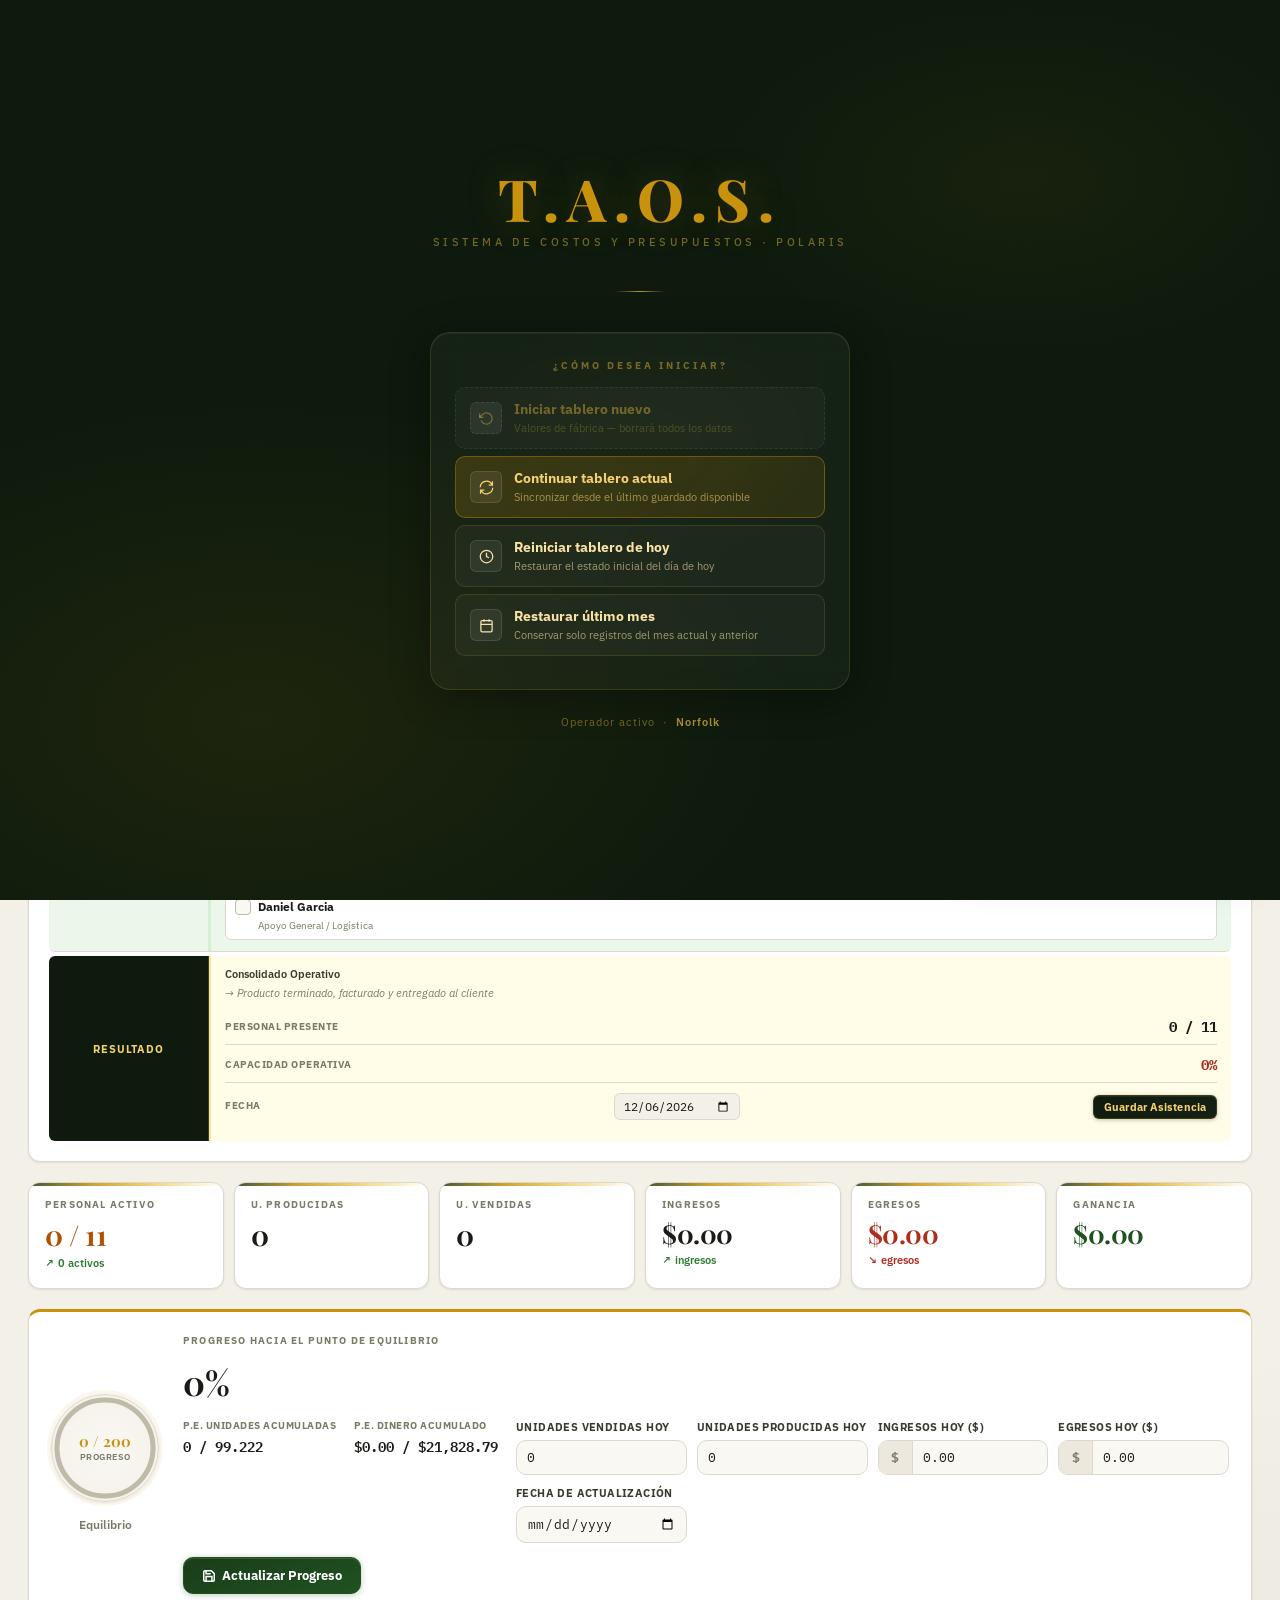
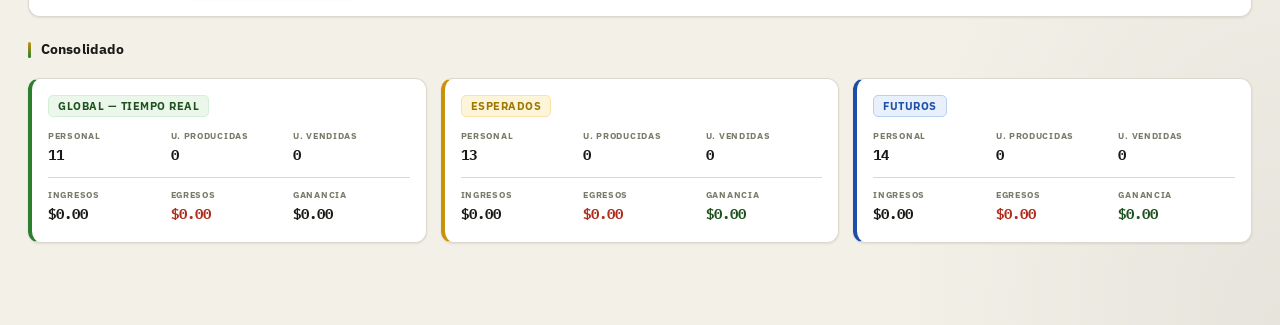
==== commit 1f450aa0: "Version actualizada Vercel pruebas con Supabase" ====
--- a/index.html
+++ b/index.html
@@ -1202,5 +1202,6 @@
 <script src="taos_utilitarios.js"></script>
 <script src="taos_calculadora.js"></script>
 <script src="taos.js"></script>
+<script src="taos_supabase.js"></script>
 </body>
 </html>
